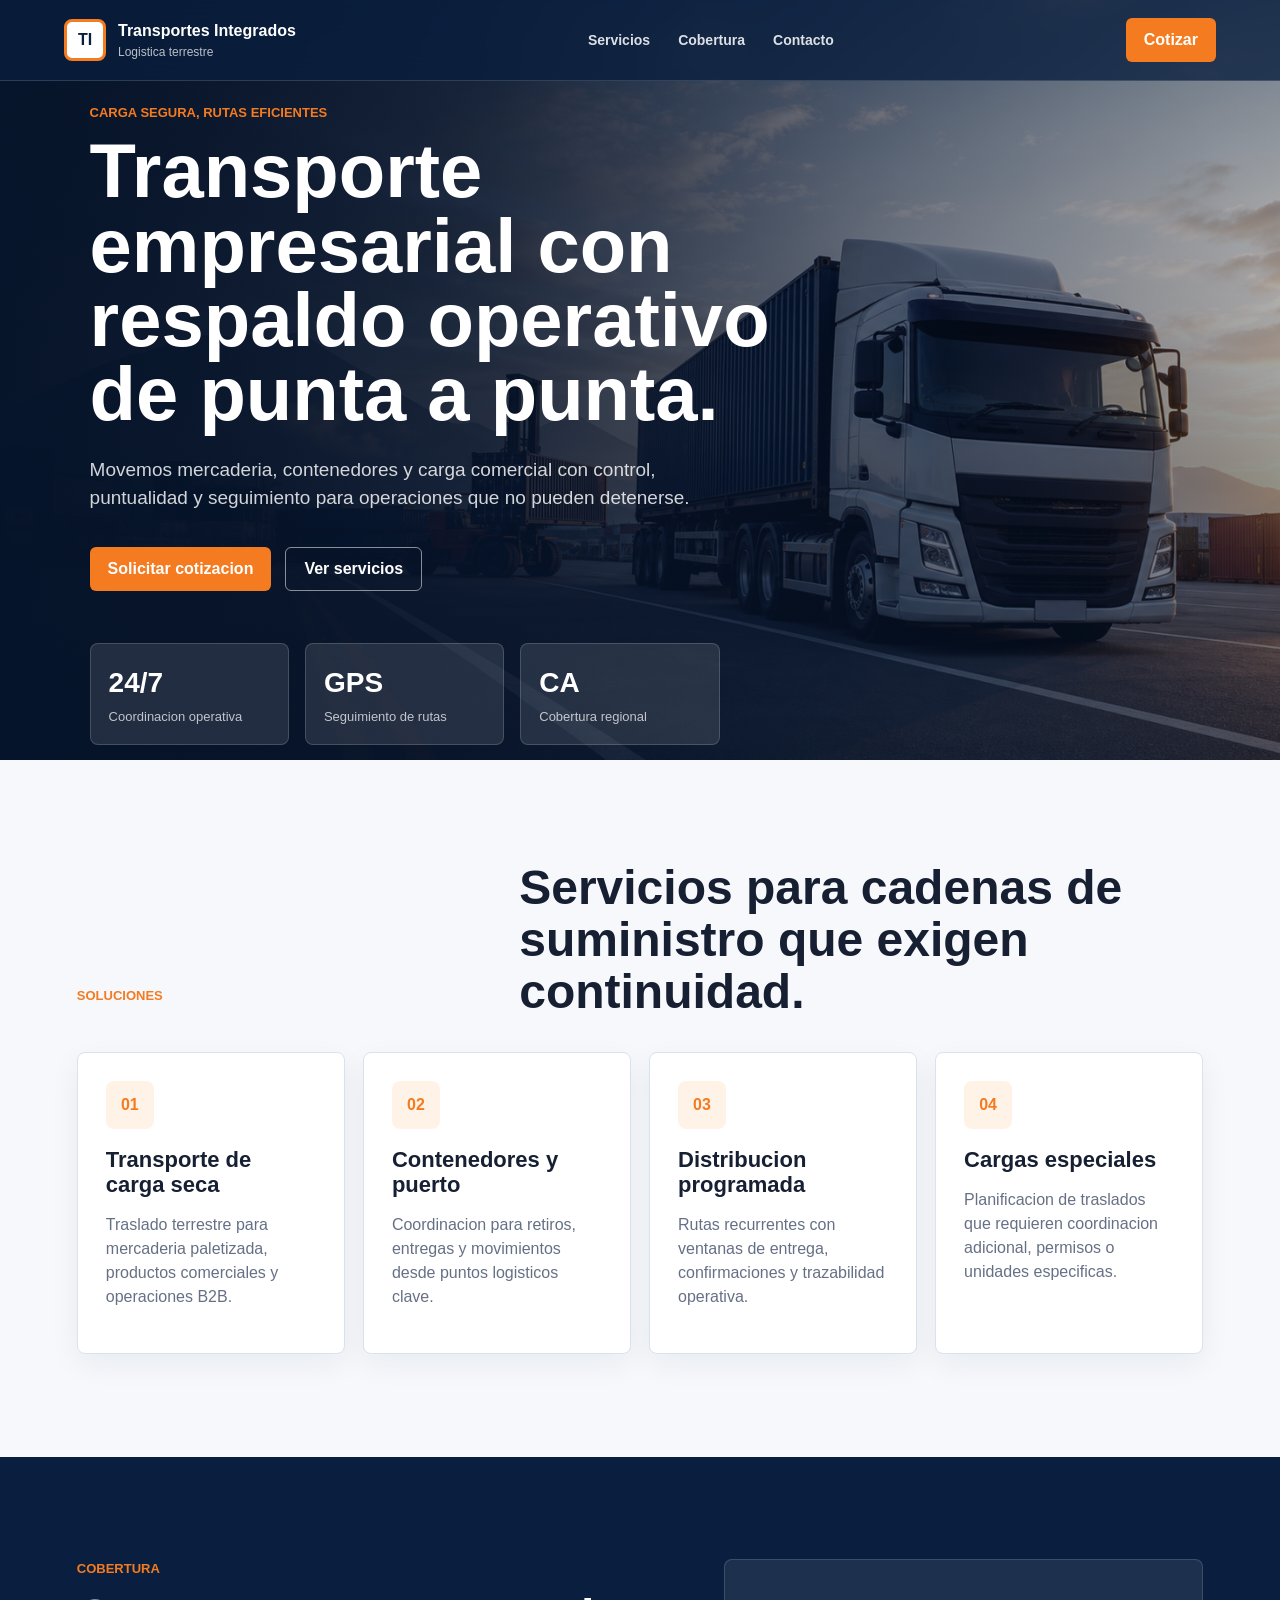
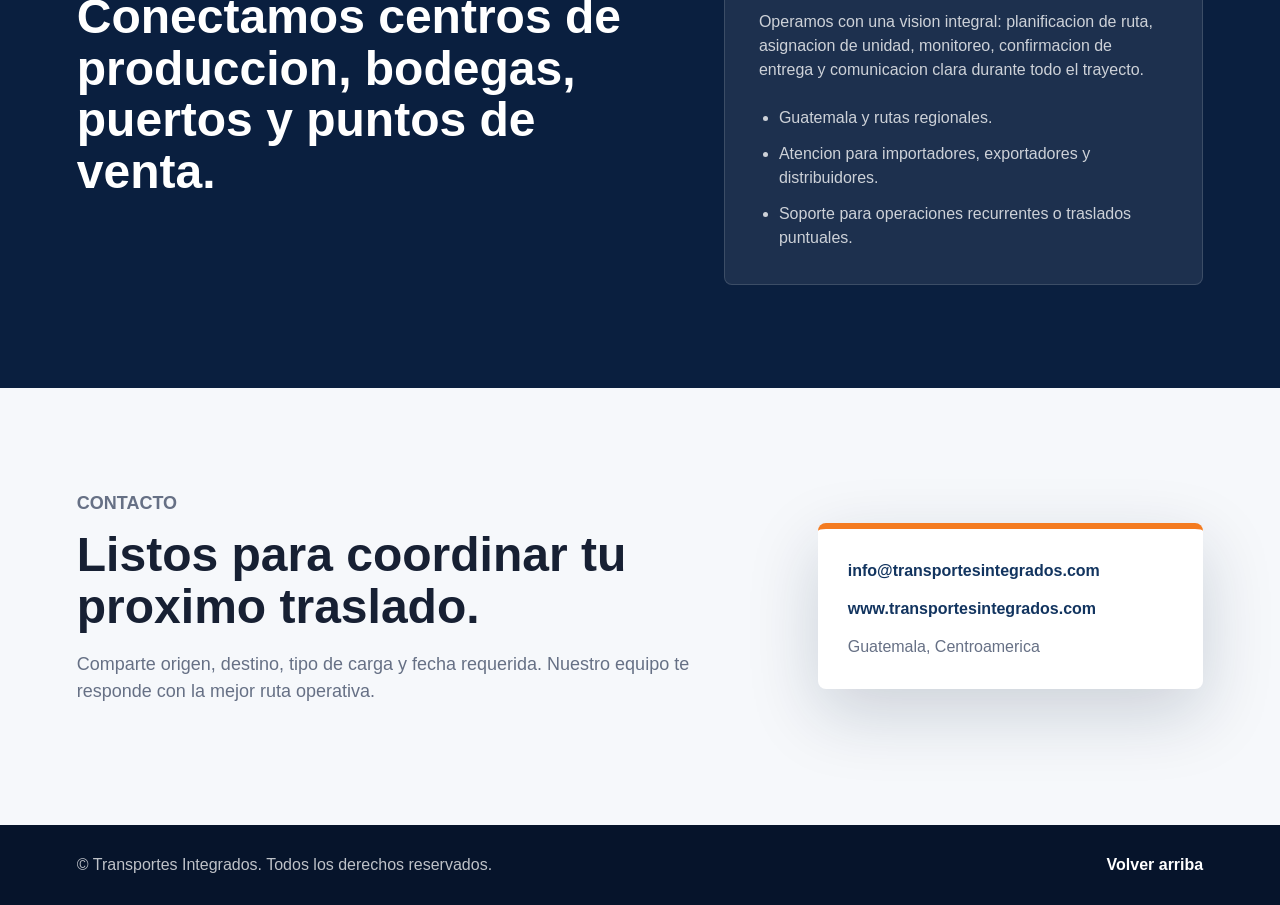
==== index.html @ 7e8640b6 "Initial website" ====
<!doctype html>
<html lang="es">
  <head>
    <meta charset="utf-8">
    <meta name="viewport" content="width=device-width, initial-scale=1">
    <meta name="description" content="Transportes Integrados ofrece soluciones de transporte, carga y logistica terrestre para empresas en Guatemala y Centroamerica.">
    <title>Transportes Integrados | Logistica y transporte terrestre</title>
    <link rel="preload" href="assets/hero-transportes-integrados.png" as="image">
    <link rel="stylesheet" href="styles.css">
  </head>
  <body>
    <header class="site-header">
      <a class="brand" href="#inicio" aria-label="Transportes Integrados">
        <span class="brand-mark">TI</span>
        <span>
          <strong>Transportes Integrados</strong>
          <small>Logistica terrestre</small>
        </span>
      </a>
      <nav class="nav" aria-label="Principal">
        <a href="#servicios">Servicios</a>
        <a href="#cobertura">Cobertura</a>
        <a href="#contacto">Contacto</a>
      </nav>
      <a class="header-action" href="mailto:info@transportesintegrados.com">Cotizar</a>
    </header>

    <main id="inicio">
      <section class="hero">
        <div class="hero-media" aria-hidden="true"></div>
        <div class="hero-overlay"></div>
        <div class="hero-content">
          <p class="eyebrow">Carga segura, rutas eficientes</p>
          <h1>Transporte empresarial con respaldo operativo de punta a punta.</h1>
          <p class="hero-copy">
            Movemos mercaderia, contenedores y carga comercial con control, puntualidad
            y seguimiento para operaciones que no pueden detenerse.
          </p>
          <div class="hero-actions">
            <a class="button primary" href="mailto:info@transportesintegrados.com">Solicitar cotizacion</a>
            <a class="button secondary" href="#servicios">Ver servicios</a>
          </div>
          <dl class="hero-stats" aria-label="Indicadores de servicio">
            <div>
              <dt>24/7</dt>
              <dd>Coordinacion operativa</dd>
            </div>
            <div>
              <dt>GPS</dt>
              <dd>Seguimiento de rutas</dd>
            </div>
            <div>
              <dt>CA</dt>
              <dd>Cobertura regional</dd>
            </div>
          </dl>
        </div>
      </section>

      <section class="section services" id="servicios">
        <div class="section-heading">
          <p class="eyebrow">Soluciones</p>
          <h2>Servicios para cadenas de suministro que exigen continuidad.</h2>
        </div>
        <div class="service-grid">
          <article>
            <span class="icon">01</span>
            <h3>Transporte de carga seca</h3>
            <p>Traslado terrestre para mercaderia paletizada, productos comerciales y operaciones B2B.</p>
          </article>
          <article>
            <span class="icon">02</span>
            <h3>Contenedores y puerto</h3>
            <p>Coordinacion para retiros, entregas y movimientos desde puntos logisticos clave.</p>
          </article>
          <article>
            <span class="icon">03</span>
            <h3>Distribucion programada</h3>
            <p>Rutas recurrentes con ventanas de entrega, confirmaciones y trazabilidad operativa.</p>
          </article>
          <article>
            <span class="icon">04</span>
            <h3>Cargas especiales</h3>
            <p>Planificacion de traslados que requieren coordinacion adicional, permisos o unidades especificas.</p>
          </article>
        </div>
      </section>

      <section class="section split" id="cobertura">
        <div>
          <p class="eyebrow">Cobertura</p>
          <h2>Conectamos centros de produccion, bodegas, puertos y puntos de venta.</h2>
        </div>
        <div class="coverage-panel">
          <p>
            Operamos con una vision integral: planificacion de ruta, asignacion de unidad,
            monitoreo, confirmacion de entrega y comunicacion clara durante todo el trayecto.
          </p>
          <ul>
            <li>Guatemala y rutas regionales.</li>
            <li>Atencion para importadores, exportadores y distribuidores.</li>
            <li>Soporte para operaciones recurrentes o traslados puntuales.</li>
          </ul>
        </div>
      </section>

      <section class="section contact" id="contacto">
        <div>
          <p class="eyebrow">Contacto</p>
          <h2>Listos para coordinar tu proximo traslado.</h2>
          <p>Comparte origen, destino, tipo de carga y fecha requerida. Nuestro equipo te responde con la mejor ruta operativa.</p>
        </div>
        <div class="contact-card">
          <a href="mailto:info@transportesintegrados.com">info@transportesintegrados.com</a>
          <a href="https://www.transportesintegrados.com">www.transportesintegrados.com</a>
          <p>Guatemala, Centroamerica</p>
        </div>
      </section>
    </main>

    <footer class="site-footer">
      <p>&copy; <span id="year"></span> Transportes Integrados. Todos los derechos reservados.</p>
      <a href="#inicio">Volver arriba</a>
    </footer>

    <script src="script.js"></script>
  </body>
</html>
---- styles.css ----
:root {
  --navy: #0a1f3f;
  --navy-2: #12345f;
  --orange: #f47b20;
  --gold: #f8b44b;
  --ink: #172033;
  --muted: #667085;
  --line: #d9e2ef;
  --paper: #f6f8fb;
  --white: #ffffff;
  --shadow: 0 24px 70px rgba(10, 31, 63, 0.18);
}

* {
  box-sizing: border-box;
}

html {
  scroll-behavior: smooth;
}

body {
  margin: 0;
  color: var(--ink);
  background: var(--paper);
  font-family: Arial, Helvetica, sans-serif;
  line-height: 1.5;
}

a {
  color: inherit;
  text-decoration: none;
}

.site-header {
  position: fixed;
  z-index: 10;
  top: 0;
  left: 0;
  right: 0;
  display: flex;
  align-items: center;
  justify-content: space-between;
  gap: 24px;
  padding: 18px clamp(20px, 5vw, 72px);
  color: var(--white);
  background: rgba(10, 31, 63, 0.78);
  border-bottom: 1px solid rgba(255, 255, 255, 0.14);
  backdrop-filter: blur(16px);
}

.brand {
  display: flex;
  align-items: center;
  gap: 12px;
  min-width: 220px;
}

.brand-mark {
  display: grid;
  place-items: center;
  width: 42px;
  height: 42px;
  color: var(--navy);
  background: var(--white);
  border: 3px solid var(--orange);
  border-radius: 8px;
  font-weight: 800;
}

.brand strong,
.brand small {
  display: block;
}

.brand small {
  color: rgba(255, 255, 255, 0.72);
  font-size: 12px;
}

.nav {
  display: flex;
  gap: 28px;
  color: rgba(255, 255, 255, 0.86);
  font-size: 14px;
  font-weight: 700;
}

.nav a:hover {
  color: var(--white);
}

.header-action,
.button {
  display: inline-flex;
  align-items: center;
  justify-content: center;
  min-height: 44px;
  padding: 0 18px;
  border-radius: 6px;
  font-weight: 800;
}

.header-action,
.button.primary {
  color: var(--white);
  background: var(--orange);
}

.button.secondary {
  color: var(--white);
  border: 1px solid rgba(255, 255, 255, 0.52);
}

.hero {
  position: relative;
  min-height: 760px;
  display: grid;
  align-items: center;
  overflow: hidden;
  color: var(--white);
  background: var(--navy);
}

.hero-media,
.hero-overlay {
  position: absolute;
  inset: 0;
}

.hero-media {
  background-image: url("assets/hero-transportes-integrados.png");
  background-size: cover;
  background-position: center;
  transform: scale(1.02);
}

.hero-overlay {
  background:
    linear-gradient(90deg, rgba(6, 20, 43, 0.96) 0%, rgba(6, 20, 43, 0.76) 38%, rgba(6, 20, 43, 0.1) 100%),
    linear-gradient(0deg, rgba(6, 20, 43, 0.56), rgba(6, 20, 43, 0.04));
}

.hero-content {
  position: relative;
  z-index: 1;
  width: min(760px, calc(100% - 40px));
  margin-left: clamp(20px, 7vw, 96px);
  padding-top: 88px;
}

.eyebrow {
  margin: 0 0 12px;
  color: var(--orange);
  font-size: 13px;
  font-weight: 900;
  letter-spacing: 0;
  text-transform: uppercase;
}

h1,
h2,
h3,
p {
  overflow-wrap: anywhere;
}

h1 {
  margin: 0;
  max-width: 720px;
  font-size: clamp(42px, 6vw, 76px);
  line-height: 0.98;
}

h2 {
  margin: 0;
  font-size: clamp(30px, 4vw, 48px);
  line-height: 1.08;
}

h3 {
  margin: 18px 0 10px;
  font-size: 22px;
  line-height: 1.15;
}

.hero-copy {
  max-width: 610px;
  margin: 24px 0 0;
  color: rgba(255, 255, 255, 0.82);
  font-size: 19px;
}

.hero-actions {
  display: flex;
  flex-wrap: wrap;
  gap: 14px;
  margin-top: 34px;
}

.hero-stats {
  display: grid;
  grid-template-columns: repeat(3, minmax(0, 1fr));
  gap: 16px;
  max-width: 630px;
  margin: 52px 0 0;
}

.hero-stats div {
  padding: 18px;
  background: rgba(255, 255, 255, 0.11);
  border: 1px solid rgba(255, 255, 255, 0.16);
  border-radius: 8px;
}

.hero-stats dt {
  font-size: 28px;
  font-weight: 900;
}

.hero-stats dd {
  margin: 3px 0 0;
  color: rgba(255, 255, 255, 0.72);
  font-size: 13px;
}

.section {
  padding: clamp(68px, 8vw, 112px) clamp(20px, 6vw, 88px);
}

.section-heading {
  display: grid;
  grid-template-columns: minmax(0, 0.9fr) minmax(0, 1.5fr);
  align-items: end;
  gap: 32px;
  margin-bottom: 34px;
}

.service-grid {
  display: grid;
  grid-template-columns: repeat(4, minmax(0, 1fr));
  gap: 18px;
}

.service-grid article {
  min-height: 270px;
  padding: 28px;
  background: var(--white);
  border: 1px solid var(--line);
  border-radius: 8px;
  box-shadow: 0 10px 30px rgba(10, 31, 63, 0.06);
}

.service-grid p,
.coverage-panel,
.contact p {
  color: var(--muted);
}

.icon {
  display: inline-flex;
  align-items: center;
  justify-content: center;
  width: 48px;
  height: 48px;
  color: var(--orange);
  background: #fff3e8;
  border-radius: 8px;
  font-weight: 900;
}

.split {
  display: grid;
  grid-template-columns: minmax(0, 1fr) minmax(360px, 0.8fr);
  gap: 48px;
  color: var(--white);
  background: var(--navy);
}

.coverage-panel {
  padding: 34px;
  color: rgba(255, 255, 255, 0.78);
  background: rgba(255, 255, 255, 0.08);
  border: 1px solid rgba(255, 255, 255, 0.14);
  border-radius: 8px;
}

.coverage-panel ul {
  margin: 24px 0 0;
  padding-left: 20px;
}

.coverage-panel li + li {
  margin-top: 12px;
}

.contact {
  display: grid;
  grid-template-columns: minmax(0, 1fr) minmax(320px, 0.55fr);
  gap: 40px;
  align-items: center;
}

.contact p {
  max-width: 620px;
  font-size: 18px;
}

.contact-card {
  display: grid;
  gap: 14px;
  padding: 30px;
  background: var(--white);
  border-top: 6px solid var(--orange);
  border-radius: 8px;
  box-shadow: var(--shadow);
}

.contact-card a {
  color: var(--navy-2);
  font-weight: 800;
}

.contact-card p {
  margin: 0;
  font-size: 16px;
}

.site-footer {
  display: flex;
  justify-content: space-between;
  gap: 20px;
  padding: 28px clamp(20px, 6vw, 88px);
  color: rgba(255, 255, 255, 0.74);
  background: #06142b;
}

.site-footer p {
  margin: 0;
}

.site-footer a {
  color: var(--white);
  font-weight: 800;
}

@media (max-width: 920px) {
  .site-header {
    position: absolute;
    flex-wrap: wrap;
  }

  .nav {
    order: 3;
    width: 100%;
    justify-content: space-between;
    gap: 14px;
  }

  .header-action {
    display: none;
  }

  .hero {
    min-height: 820px;
  }

  .hero-content {
    margin: 0 auto;
    padding-top: 140px;
  }

  .hero-stats,
  .section-heading,
  .service-grid,
  .split,
  .contact {
    grid-template-columns: 1fr;
  }
}

@media (max-width: 560px) {
  .site-header {
    padding: 16px;
  }

  .brand {
    min-width: 0;
  }

  .brand strong {
    font-size: 14px;
  }

  .nav {
    font-size: 13px;
  }

  .hero {
    min-height: 760px;
  }

  .hero-content {
    width: calc(100% - 32px);
  }

  .hero-stats {
    grid-template-columns: 1fr;
    margin-top: 34px;
  }

  .button {
    width: 100%;
  }

  .section {
    padding: 56px 16px;
  }

  .coverage-panel,
  .contact-card,
  .service-grid article {
    padding: 22px;
  }

  .site-footer {
    flex-direction: column;
  }
}
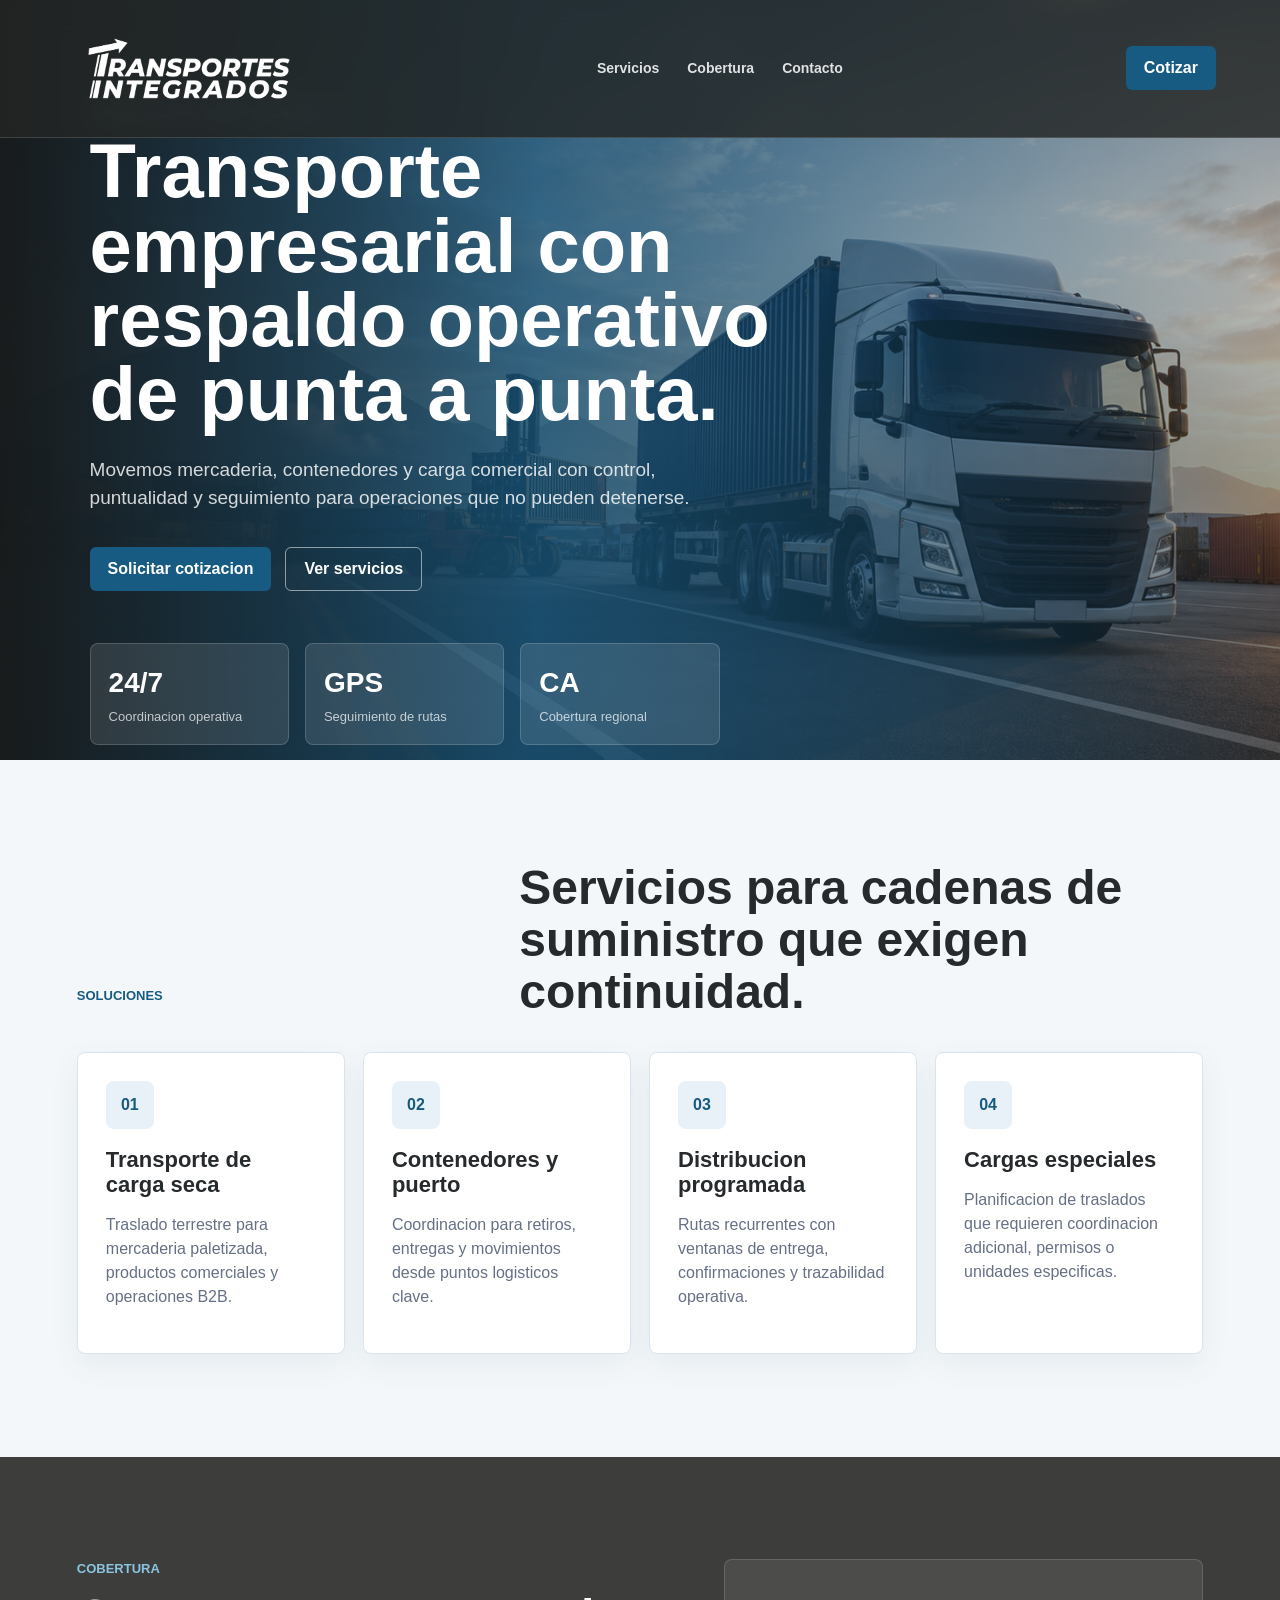
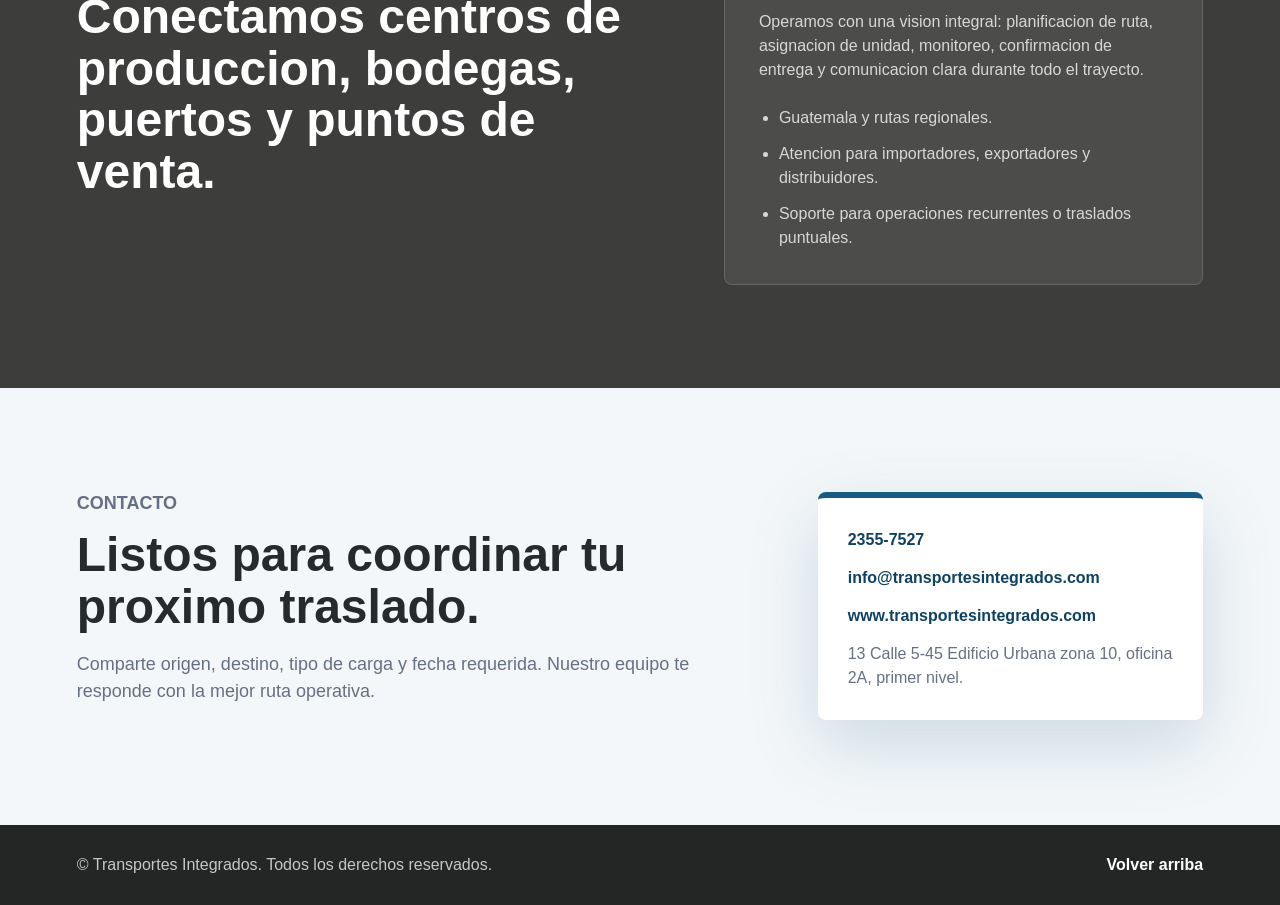
==== commit 9a31a855: "Apply brand colors and logo" ====
--- a/index.html
+++ b/index.html
@@ -6,16 +6,13 @@
     <meta name="description" content="Transportes Integrados ofrece soluciones de transporte, carga y logistica terrestre para empresas en Guatemala y Centroamerica.">
     <title>Transportes Integrados | Logistica y transporte terrestre</title>
     <link rel="preload" href="assets/hero-transportes-integrados.png" as="image">
+    <link rel="preload" href="assets/3%20logo-TI-wh.png" as="image">
     <link rel="stylesheet" href="styles.css">
   </head>
   <body>
     <header class="site-header">
       <a class="brand" href="#inicio" aria-label="Transportes Integrados">
-        <span class="brand-mark">TI</span>
-        <span>
-          <strong>Transportes Integrados</strong>
-          <small>Logistica terrestre</small>
-        </span>
+        <img src="assets/3%20logo-TI-wh.png" alt="Transportes Integrados">
       </a>
       <nav class="nav" aria-label="Principal">
         <a href="#servicios">Servicios</a>
@@ -111,9 +108,10 @@
           <p>Comparte origen, destino, tipo de carga y fecha requerida. Nuestro equipo te responde con la mejor ruta operativa.</p>
         </div>
         <div class="contact-card">
+          <a href="tel:+50223557527">2355-7527</a>
           <a href="mailto:info@transportesintegrados.com">info@transportesintegrados.com</a>
           <a href="https://www.transportesintegrados.com">www.transportesintegrados.com</a>
-          <p>Guatemala, Centroamerica</p>
+          <p>13 Calle 5-45 Edificio Urbana zona 10, oficina 2A, primer nivel.</p>
         </div>
       </section>
     </main>
--- a/styles.css
+++ b/styles.css
@@ -1,14 +1,15 @@
 :root {
-  --navy: #0a1f3f;
-  --navy-2: #12345f;
-  --orange: #f47b20;
-  --gold: #f8b44b;
-  --ink: #172033;
+  --blue: #175b83;
+  --blue-2: #0f4260;
+  --blue-3: #e7f1f7;
+  --charcoal: #3d3d3c;
+  --charcoal-2: #242625;
+  --ink: #262a2c;
   --muted: #667085;
-  --line: #d9e2ef;
-  --paper: #f6f8fb;
+  --line: #d9e5eb;
+  --paper: #f4f7f9;
   --white: #ffffff;
-  --shadow: 0 24px 70px rgba(10, 31, 63, 0.18);
+  --shadow: 0 24px 70px rgba(23, 91, 131, 0.18);
 }
 
 * {
@@ -44,7 +45,7 @@
   gap: 24px;
   padding: 18px clamp(20px, 5vw, 72px);
   color: var(--white);
-  background: rgba(10, 31, 63, 0.78);
+  background: rgba(36, 38, 37, 0.82);
   border-bottom: 1px solid rgba(255, 255, 255, 0.14);
   backdrop-filter: blur(16px);
 }
@@ -52,30 +53,13 @@
 .brand {
   display: flex;
   align-items: center;
-  gap: 12px;
-  min-width: 220px;
-}
-
-.brand-mark {
-  display: grid;
-  place-items: center;
-  width: 42px;
-  height: 42px;
-  color: var(--navy);
-  background: var(--white);
-  border: 3px solid var(--orange);
-  border-radius: 8px;
-  font-weight: 800;
-}
-
-.brand strong,
-.brand small {
+  min-width: 250px;
+}
+
+.brand img {
+  width: min(250px, 52vw);
+  height: auto;
   display: block;
-}
-
-.brand small {
-  color: rgba(255, 255, 255, 0.72);
-  font-size: 12px;
 }
 
 .nav {
@@ -104,7 +88,7 @@
 .header-action,
 .button.primary {
   color: var(--white);
-  background: var(--orange);
+  background: var(--blue);
 }
 
 .button.secondary {
@@ -119,7 +103,7 @@
   align-items: center;
   overflow: hidden;
   color: var(--white);
-  background: var(--navy);
+  background: var(--charcoal-2);
 }
 
 .hero-media,
@@ -137,8 +121,8 @@
 
 .hero-overlay {
   background:
-    linear-gradient(90deg, rgba(6, 20, 43, 0.96) 0%, rgba(6, 20, 43, 0.76) 38%, rgba(6, 20, 43, 0.1) 100%),
-    linear-gradient(0deg, rgba(6, 20, 43, 0.56), rgba(6, 20, 43, 0.04));
+    linear-gradient(90deg, rgba(24, 27, 28, 0.97) 0%, rgba(23, 91, 131, 0.72) 42%, rgba(23, 91, 131, 0.08) 100%),
+    linear-gradient(0deg, rgba(24, 27, 28, 0.58), rgba(24, 27, 28, 0.04));
 }
 
 .hero-content {
@@ -151,11 +135,16 @@
 
 .eyebrow {
   margin: 0 0 12px;
-  color: var(--orange);
+  color: var(--blue);
   font-size: 13px;
   font-weight: 900;
   letter-spacing: 0;
   text-transform: uppercase;
+}
+
+.hero .eyebrow,
+.split .eyebrow {
+  color: #8bc4e0;
 }
 
 h1,
@@ -248,7 +237,7 @@
   background: var(--white);
   border: 1px solid var(--line);
   border-radius: 8px;
-  box-shadow: 0 10px 30px rgba(10, 31, 63, 0.06);
+  box-shadow: 0 10px 30px rgba(23, 91, 131, 0.07);
 }
 
 .service-grid p,
@@ -263,8 +252,8 @@
   justify-content: center;
   width: 48px;
   height: 48px;
-  color: var(--orange);
-  background: #fff3e8;
+  color: var(--blue);
+  background: var(--blue-3);
   border-radius: 8px;
   font-weight: 900;
 }
@@ -274,7 +263,11 @@
   grid-template-columns: minmax(0, 1fr) minmax(360px, 0.8fr);
   gap: 48px;
   color: var(--white);
-  background: var(--navy);
+  background: var(--charcoal);
+}
+
+.split h2 {
+  color: var(--white);
 }
 
 .coverage-panel {
@@ -311,13 +304,13 @@
   gap: 14px;
   padding: 30px;
   background: var(--white);
-  border-top: 6px solid var(--orange);
+  border-top: 6px solid var(--blue);
   border-radius: 8px;
   box-shadow: var(--shadow);
 }
 
 .contact-card a {
-  color: var(--navy-2);
+  color: var(--blue-2);
   font-weight: 800;
 }
 
@@ -332,7 +325,7 @@
   gap: 20px;
   padding: 28px clamp(20px, 6vw, 88px);
   color: rgba(255, 255, 255, 0.74);
-  background: #06142b;
+  background: var(--charcoal-2);
 }
 
 .site-footer p {
@@ -385,11 +378,7 @@
   }
 
   .brand {
-    min-width: 0;
-  }
-
-  .brand strong {
-    font-size: 14px;
+    min-width: 180px;
   }
 
   .nav {
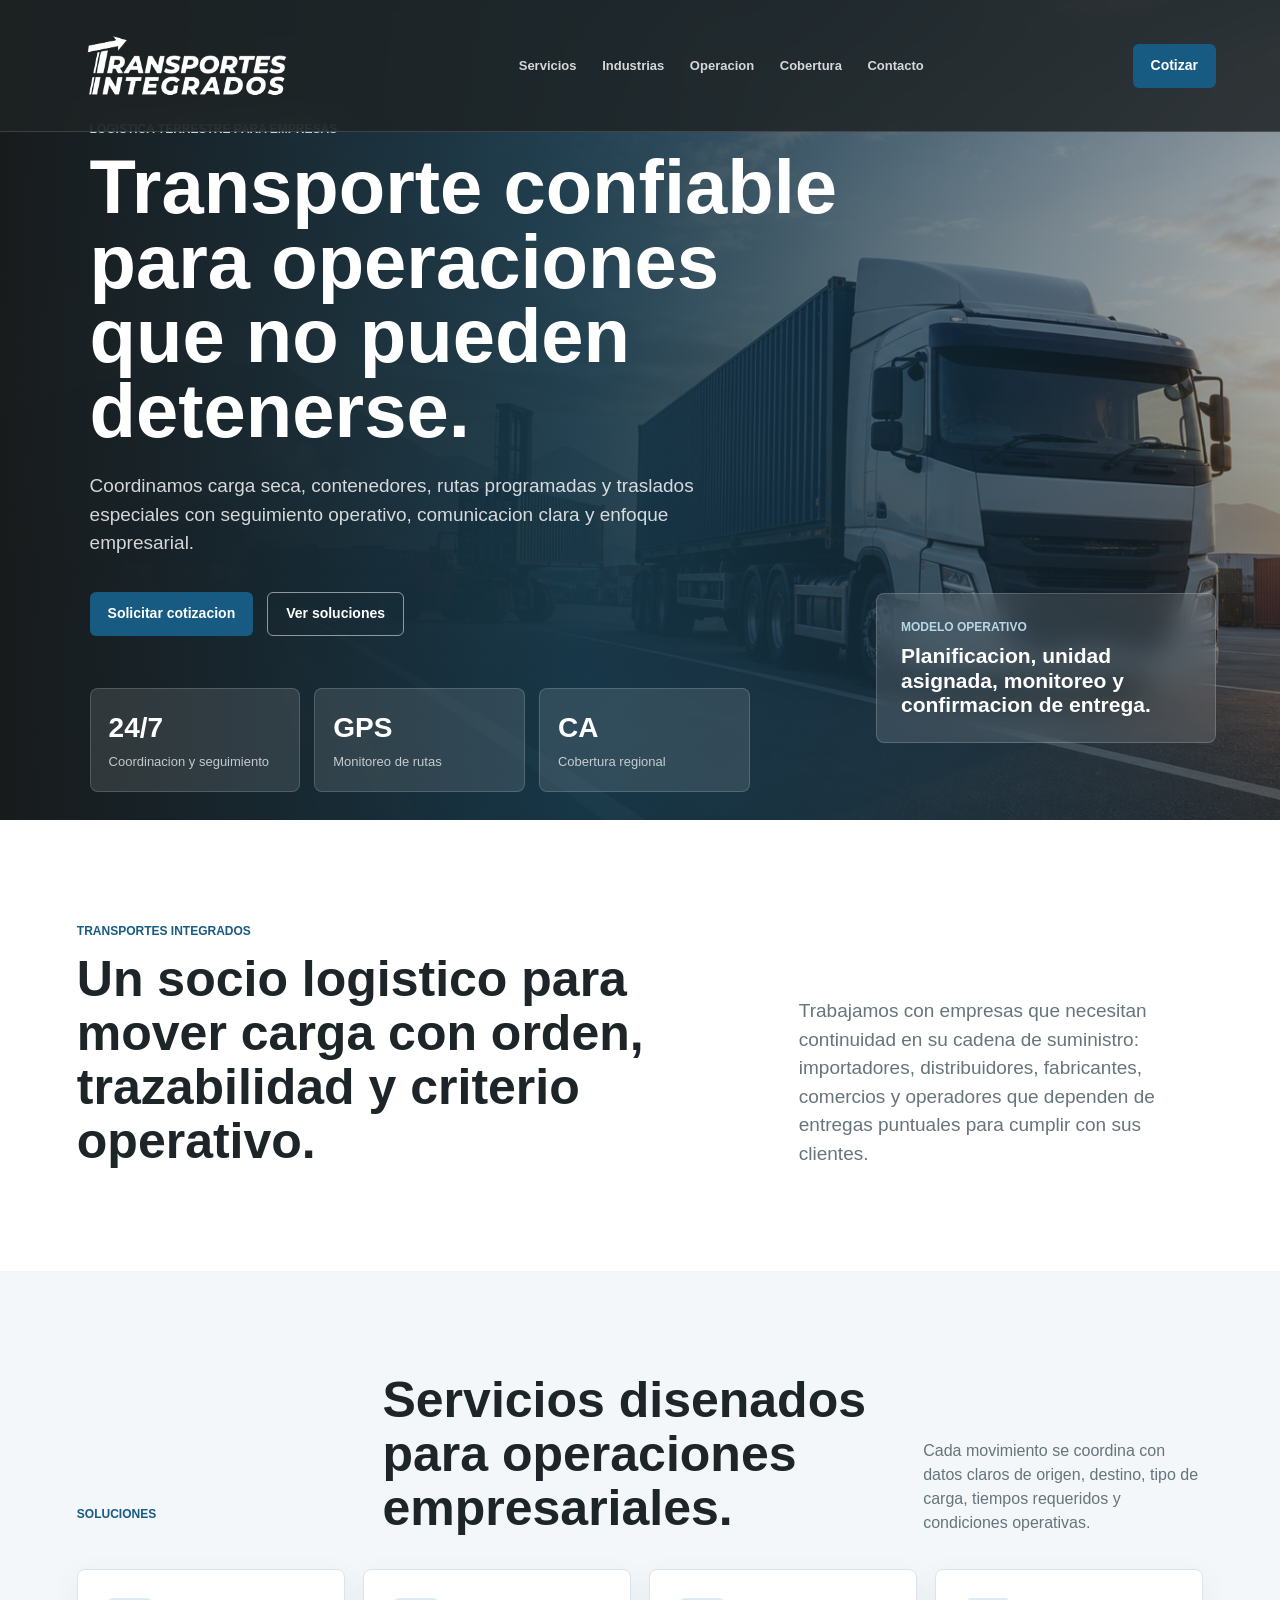
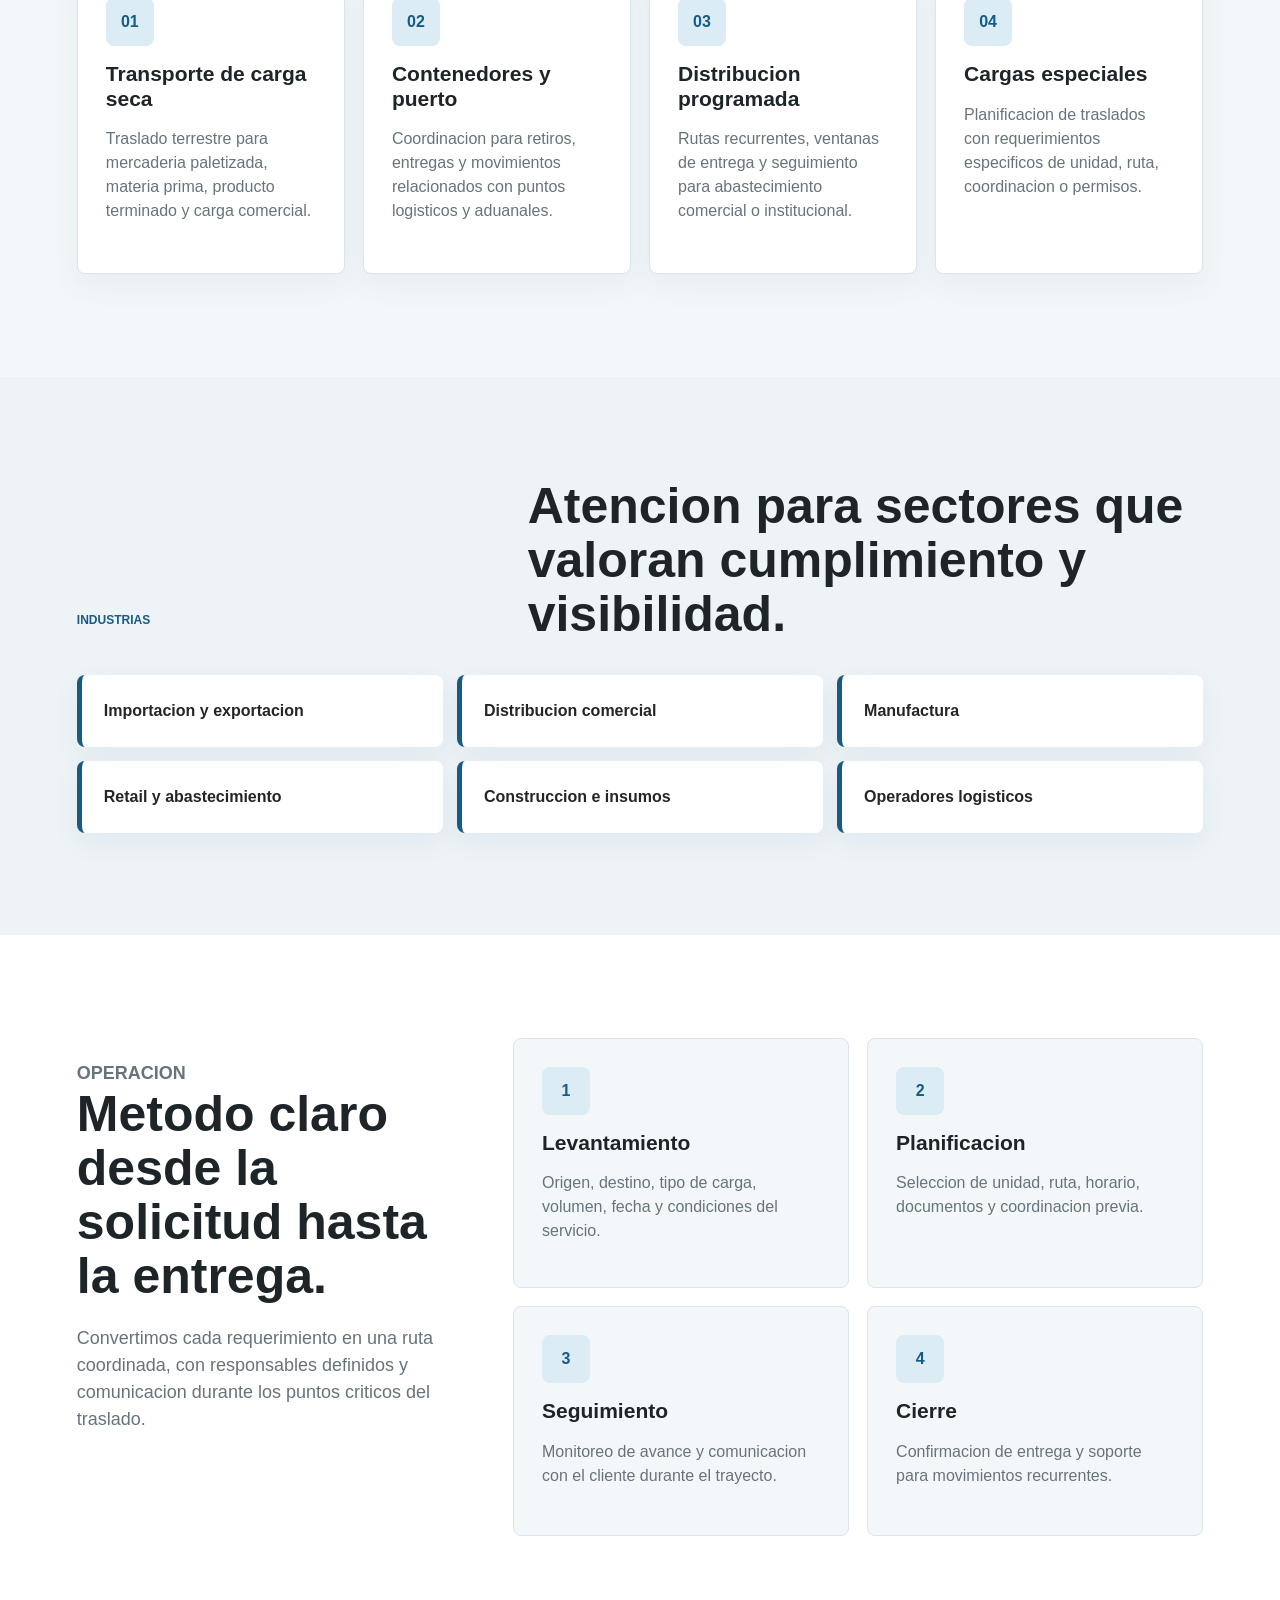
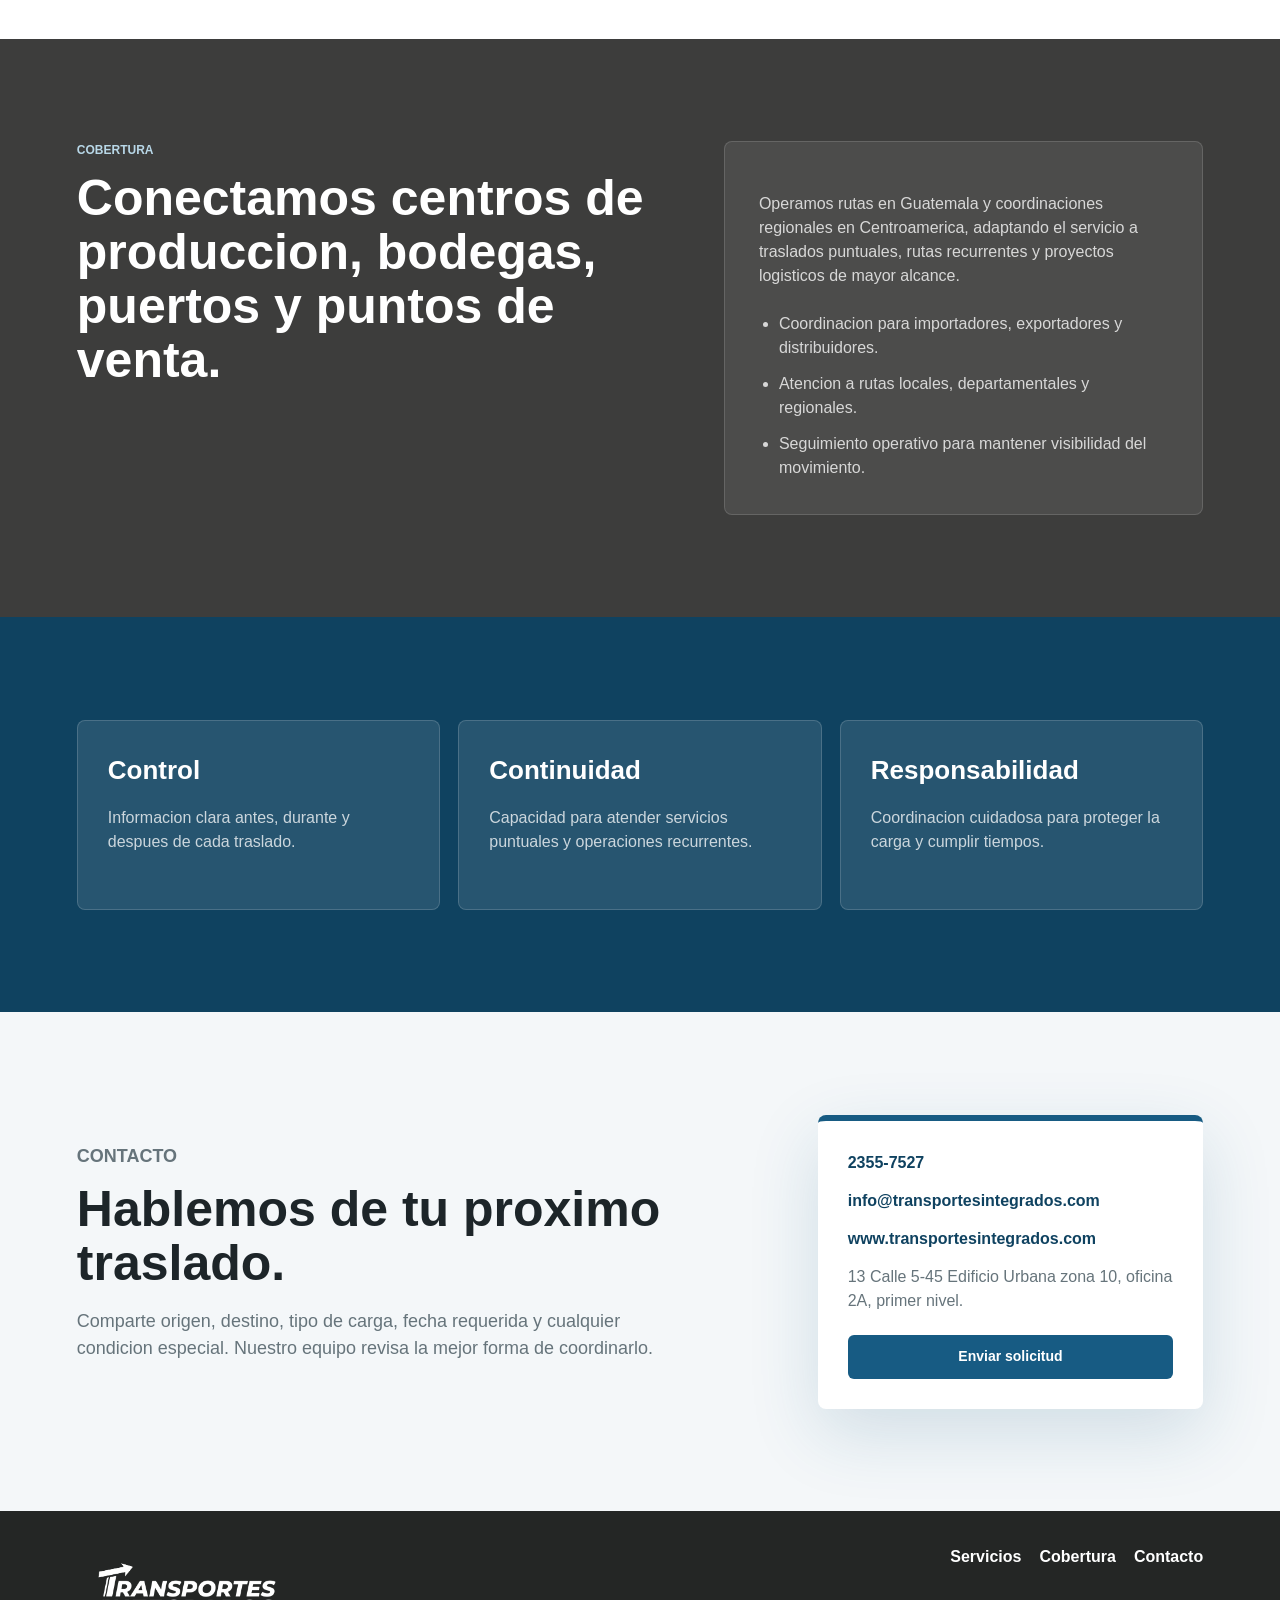
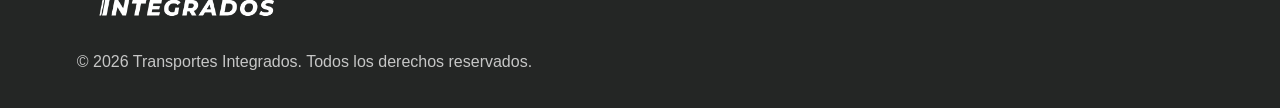
==== commit a032de7a: "Improve corporate website sections" ====
--- a/index.html
+++ b/index.html
@@ -3,8 +3,22 @@
   <head>
     <meta charset="utf-8">
     <meta name="viewport" content="width=device-width, initial-scale=1">
-    <meta name="description" content="Transportes Integrados ofrece soluciones de transporte, carga y logistica terrestre para empresas en Guatemala y Centroamerica.">
-    <title>Transportes Integrados | Logistica y transporte terrestre</title>
+    <meta name="description" content="Transportes Integrados coordina transporte terrestre, carga seca, contenedores y distribucion empresarial en Guatemala y Centroamerica.">
+    <meta property="og:type" content="website">
+    <meta property="og:site_name" content="Transportes Integrados">
+    <meta property="og:title" content="Transportes Integrados | Transporte terrestre empresarial">
+    <meta property="og:description" content="Soluciones de transporte, carga y logistica terrestre para empresas en Guatemala y Centroamerica.">
+    <meta property="og:url" content="https://www.transportesintegrados.com/">
+    <meta property="og:image" content="https://www.transportesintegrados.com/assets/1%20logo-TI.png">
+    <meta property="og:image:secure_url" content="https://www.transportesintegrados.com/assets/1%20logo-TI.png">
+    <meta property="og:image:type" content="image/png">
+    <meta name="twitter:card" content="summary_large_image">
+    <meta name="twitter:title" content="Transportes Integrados | Transporte terrestre empresarial">
+    <meta name="twitter:description" content="Soluciones de transporte, carga y logistica terrestre para empresas en Guatemala y Centroamerica.">
+    <meta name="twitter:image" content="https://www.transportesintegrados.com/assets/1%20logo-TI.png">
+    <title>Transportes Integrados | Transporte terrestre empresarial</title>
+    <link rel="icon" type="image/png" href="assets/7%20iso-TI-wh.png">
+    <link rel="apple-touch-icon" href="assets/7%20iso-TI-wh.png">
     <link rel="preload" href="assets/hero-transportes-integrados.png" as="image">
     <link rel="preload" href="assets/3%20logo-TI-wh.png" as="image">
     <link rel="stylesheet" href="styles.css">
@@ -14,8 +28,15 @@
       <a class="brand" href="#inicio" aria-label="Transportes Integrados">
         <img src="assets/3%20logo-TI-wh.png" alt="Transportes Integrados">
       </a>
-      <nav class="nav" aria-label="Principal">
+      <button class="menu-toggle" type="button" aria-label="Abrir menu" aria-expanded="false" aria-controls="site-nav">
+        <span></span>
+        <span></span>
+        <span></span>
+      </button>
+      <nav class="nav" id="site-nav" aria-label="Principal">
         <a href="#servicios">Servicios</a>
+        <a href="#industrias">Industrias</a>
+        <a href="#operacion">Operacion</a>
         <a href="#cobertura">Cobertura</a>
         <a href="#contacto">Contacto</a>
       </nav>
@@ -27,24 +48,24 @@
         <div class="hero-media" aria-hidden="true"></div>
         <div class="hero-overlay"></div>
         <div class="hero-content">
-          <p class="eyebrow">Carga segura, rutas eficientes</p>
-          <h1>Transporte empresarial con respaldo operativo de punta a punta.</h1>
+          <p class="eyebrow">Logistica terrestre para empresas</p>
+          <h1>Transporte confiable para operaciones que no pueden detenerse.</h1>
           <p class="hero-copy">
-            Movemos mercaderia, contenedores y carga comercial con control, puntualidad
-            y seguimiento para operaciones que no pueden detenerse.
+            Coordinamos carga seca, contenedores, rutas programadas y traslados especiales
+            con seguimiento operativo, comunicacion clara y enfoque empresarial.
           </p>
           <div class="hero-actions">
             <a class="button primary" href="mailto:info@transportesintegrados.com">Solicitar cotizacion</a>
-            <a class="button secondary" href="#servicios">Ver servicios</a>
+            <a class="button secondary" href="#servicios">Ver soluciones</a>
           </div>
-          <dl class="hero-stats" aria-label="Indicadores de servicio">
+          <dl class="hero-stats" aria-label="Capacidades de servicio">
             <div>
               <dt>24/7</dt>
-              <dd>Coordinacion operativa</dd>
+              <dd>Coordinacion y seguimiento</dd>
             </div>
             <div>
               <dt>GPS</dt>
-              <dd>Seguimiento de rutas</dd>
+              <dd>Monitoreo de rutas</dd>
             </div>
             <div>
               <dt>CA</dt>
@@ -52,33 +73,101 @@
             </div>
           </dl>
         </div>
+        <aside class="hero-card" aria-label="Modelo operativo">
+          <p>Modelo operativo</p>
+          <strong>Planificacion, unidad asignada, monitoreo y confirmacion de entrega.</strong>
+        </aside>
+      </section>
+
+      <section class="intro section">
+        <div class="intro-copy">
+          <p class="eyebrow">Transportes Integrados</p>
+          <h2>Un socio logistico para mover carga con orden, trazabilidad y criterio operativo.</h2>
+        </div>
+        <p>
+          Trabajamos con empresas que necesitan continuidad en su cadena de suministro:
+          importadores, distribuidores, fabricantes, comercios y operadores que dependen de
+          entregas puntuales para cumplir con sus clientes.
+        </p>
       </section>
 
       <section class="section services" id="servicios">
         <div class="section-heading">
           <p class="eyebrow">Soluciones</p>
-          <h2>Servicios para cadenas de suministro que exigen continuidad.</h2>
+          <h2>Servicios disenados para operaciones empresariales.</h2>
+          <p>
+            Cada movimiento se coordina con datos claros de origen, destino, tipo de carga,
+            tiempos requeridos y condiciones operativas.
+          </p>
         </div>
         <div class="service-grid">
           <article>
-            <span class="icon">01</span>
+            <span class="service-number">01</span>
             <h3>Transporte de carga seca</h3>
-            <p>Traslado terrestre para mercaderia paletizada, productos comerciales y operaciones B2B.</p>
-          </article>
-          <article>
-            <span class="icon">02</span>
+            <p>Traslado terrestre para mercaderia paletizada, materia prima, producto terminado y carga comercial.</p>
+          </article>
+          <article>
+            <span class="service-number">02</span>
             <h3>Contenedores y puerto</h3>
-            <p>Coordinacion para retiros, entregas y movimientos desde puntos logisticos clave.</p>
-          </article>
-          <article>
-            <span class="icon">03</span>
+            <p>Coordinacion para retiros, entregas y movimientos relacionados con puntos logisticos y aduanales.</p>
+          </article>
+          <article>
+            <span class="service-number">03</span>
             <h3>Distribucion programada</h3>
-            <p>Rutas recurrentes con ventanas de entrega, confirmaciones y trazabilidad operativa.</p>
-          </article>
-          <article>
-            <span class="icon">04</span>
+            <p>Rutas recurrentes, ventanas de entrega y seguimiento para abastecimiento comercial o institucional.</p>
+          </article>
+          <article>
+            <span class="service-number">04</span>
             <h3>Cargas especiales</h3>
-            <p>Planificacion de traslados que requieren coordinacion adicional, permisos o unidades especificas.</p>
+            <p>Planificacion de traslados con requerimientos especificos de unidad, ruta, coordinacion o permisos.</p>
+          </article>
+        </div>
+      </section>
+
+      <section class="section industries" id="industrias">
+        <div class="section-heading compact">
+          <p class="eyebrow">Industrias</p>
+          <h2>Atencion para sectores que valoran cumplimiento y visibilidad.</h2>
+        </div>
+        <div class="industry-list" aria-label="Industrias atendidas">
+          <span>Importacion y exportacion</span>
+          <span>Distribucion comercial</span>
+          <span>Manufactura</span>
+          <span>Retail y abastecimiento</span>
+          <span>Construccion e insumos</span>
+          <span>Operadores logisticos</span>
+        </div>
+      </section>
+
+      <section class="section operation" id="operacion">
+        <div class="operation-copy">
+          <p class="eyebrow">Operacion</p>
+          <h2>Metodo claro desde la solicitud hasta la entrega.</h2>
+          <p>
+            Convertimos cada requerimiento en una ruta coordinada, con responsables definidos
+            y comunicacion durante los puntos criticos del traslado.
+          </p>
+        </div>
+        <div class="steps">
+          <article>
+            <span>1</span>
+            <h3>Levantamiento</h3>
+            <p>Origen, destino, tipo de carga, volumen, fecha y condiciones del servicio.</p>
+          </article>
+          <article>
+            <span>2</span>
+            <h3>Planificacion</h3>
+            <p>Seleccion de unidad, ruta, horario, documentos y coordinacion previa.</p>
+          </article>
+          <article>
+            <span>3</span>
+            <h3>Seguimiento</h3>
+            <p>Monitoreo de avance y comunicacion con el cliente durante el trayecto.</p>
+          </article>
+          <article>
+            <span>4</span>
+            <h3>Cierre</h3>
+            <p>Confirmacion de entrega y soporte para movimientos recurrentes.</p>
           </article>
         </div>
       </section>
@@ -90,35 +179,64 @@
         </div>
         <div class="coverage-panel">
           <p>
-            Operamos con una vision integral: planificacion de ruta, asignacion de unidad,
-            monitoreo, confirmacion de entrega y comunicacion clara durante todo el trayecto.
+            Operamos rutas en Guatemala y coordinaciones regionales en Centroamerica,
+            adaptando el servicio a traslados puntuales, rutas recurrentes y proyectos
+            logisticos de mayor alcance.
           </p>
           <ul>
-            <li>Guatemala y rutas regionales.</li>
-            <li>Atencion para importadores, exportadores y distribuidores.</li>
-            <li>Soporte para operaciones recurrentes o traslados puntuales.</li>
+            <li>Coordinacion para importadores, exportadores y distribuidores.</li>
+            <li>Atencion a rutas locales, departamentales y regionales.</li>
+            <li>Seguimiento operativo para mantener visibilidad del movimiento.</li>
           </ul>
+        </div>
+      </section>
+
+      <section class="section trust">
+        <div class="trust-grid">
+          <article>
+            <strong>Control</strong>
+            <p>Informacion clara antes, durante y despues de cada traslado.</p>
+          </article>
+          <article>
+            <strong>Continuidad</strong>
+            <p>Capacidad para atender servicios puntuales y operaciones recurrentes.</p>
+          </article>
+          <article>
+            <strong>Responsabilidad</strong>
+            <p>Coordinacion cuidadosa para proteger la carga y cumplir tiempos.</p>
+          </article>
         </div>
       </section>
 
       <section class="section contact" id="contacto">
         <div>
           <p class="eyebrow">Contacto</p>
-          <h2>Listos para coordinar tu proximo traslado.</h2>
-          <p>Comparte origen, destino, tipo de carga y fecha requerida. Nuestro equipo te responde con la mejor ruta operativa.</p>
+          <h2>Hablemos de tu proximo traslado.</h2>
+          <p>
+            Comparte origen, destino, tipo de carga, fecha requerida y cualquier condicion
+            especial. Nuestro equipo revisa la mejor forma de coordinarlo.
+          </p>
         </div>
         <div class="contact-card">
           <a href="tel:+50223557527">2355-7527</a>
           <a href="mailto:info@transportesintegrados.com">info@transportesintegrados.com</a>
           <a href="https://www.transportesintegrados.com">www.transportesintegrados.com</a>
           <p>13 Calle 5-45 Edificio Urbana zona 10, oficina 2A, primer nivel.</p>
+          <a class="button primary" href="mailto:info@transportesintegrados.com">Enviar solicitud</a>
         </div>
       </section>
     </main>
 
     <footer class="site-footer">
-      <p>&copy; <span id="year"></span> Transportes Integrados. Todos los derechos reservados.</p>
-      <a href="#inicio">Volver arriba</a>
+      <div>
+        <img src="assets/3%20logo-TI-wh.png" alt="Transportes Integrados">
+        <p>&copy; <span id="year"></span> Transportes Integrados. Todos los derechos reservados.</p>
+      </div>
+      <nav aria-label="Enlaces secundarios">
+        <a href="#servicios">Servicios</a>
+        <a href="#cobertura">Cobertura</a>
+        <a href="#contacto">Contacto</a>
+      </nav>
     </footer>
 
     <script src="script.js"></script>
--- a/styles.css
+++ b/styles.css
@@ -1,15 +1,17 @@
 :root {
   --blue: #175b83;
   --blue-2: #0f4260;
-  --blue-3: #e7f1f7;
+  --blue-3: #dcecf4;
   --charcoal: #3d3d3c;
   --charcoal-2: #242625;
-  --ink: #262a2c;
-  --muted: #667085;
+  --ink: #1d2529;
+  --muted: #66747b;
   --line: #d9e5eb;
   --paper: #f4f7f9;
+  --paper-2: #edf3f6;
   --white: #ffffff;
-  --shadow: 0 24px 70px rgba(23, 91, 131, 0.18);
+  --accent: #b8d7e7;
+  --shadow: 0 24px 70px rgba(23, 91, 131, 0.16);
 }
 
 * {
@@ -28,50 +30,82 @@
   line-height: 1.5;
 }
 
+body.menu-open {
+  overflow: hidden;
+}
+
 a {
   color: inherit;
   text-decoration: none;
 }
 
+img {
+  max-width: 100%;
+}
+
 .site-header {
   position: fixed;
-  z-index: 10;
+  z-index: 20;
   top: 0;
   left: 0;
   right: 0;
-  display: flex;
+  display: grid;
+  grid-template-columns: auto 1fr auto;
   align-items: center;
-  justify-content: space-between;
-  gap: 24px;
-  padding: 18px clamp(20px, 5vw, 72px);
-  color: var(--white);
-  background: rgba(36, 38, 37, 0.82);
+  gap: 28px;
+  padding: 16px clamp(20px, 5vw, 72px);
+  color: var(--white);
+  background: rgba(30, 35, 36, 0.84);
   border-bottom: 1px solid rgba(255, 255, 255, 0.14);
-  backdrop-filter: blur(16px);
+  backdrop-filter: blur(18px);
 }
 
 .brand {
   display: flex;
   align-items: center;
-  min-width: 250px;
+  min-width: 226px;
 }
 
 .brand img {
-  width: min(250px, 52vw);
+  width: min(246px, 54vw);
   height: auto;
   display: block;
 }
 
 .nav {
   display: flex;
-  gap: 28px;
-  color: rgba(255, 255, 255, 0.86);
-  font-size: 14px;
-  font-weight: 700;
+  justify-content: center;
+  gap: clamp(16px, 2vw, 30px);
+  color: rgba(255, 255, 255, 0.82);
+  font-size: 13px;
+  font-weight: 800;
+}
+
+.nav a {
+  padding: 8px 0;
 }
 
 .nav a:hover {
   color: var(--white);
+}
+
+.menu-toggle {
+  display: none;
+  width: 44px;
+  height: 44px;
+  padding: 0;
+  color: var(--white);
+  background: transparent;
+  border: 1px solid rgba(255, 255, 255, 0.28);
+  border-radius: 6px;
+}
+
+.menu-toggle span {
+  display: block;
+  width: 18px;
+  height: 2px;
+  margin: 4px auto;
+  background: currentColor;
 }
 
 .header-action,
@@ -82,7 +116,8 @@
   min-height: 44px;
   padding: 0 18px;
   border-radius: 6px;
-  font-weight: 800;
+  font-size: 14px;
+  font-weight: 900;
 }
 
 .header-action,
@@ -91,6 +126,11 @@
   background: var(--blue);
 }
 
+.header-action:hover,
+.button.primary:hover {
+  background: var(--blue-2);
+}
+
 .button.secondary {
   color: var(--white);
   border: 1px solid rgba(255, 255, 255, 0.52);
@@ -98,7 +138,7 @@
 
 .hero {
   position: relative;
-  min-height: 760px;
+  min-height: 820px;
   display: grid;
   align-items: center;
   overflow: hidden;
@@ -121,22 +161,22 @@
 
 .hero-overlay {
   background:
-    linear-gradient(90deg, rgba(24, 27, 28, 0.97) 0%, rgba(23, 91, 131, 0.72) 42%, rgba(23, 91, 131, 0.08) 100%),
-    linear-gradient(0deg, rgba(24, 27, 28, 0.58), rgba(24, 27, 28, 0.04));
+    linear-gradient(90deg, rgba(24, 27, 28, 0.98) 0%, rgba(22, 57, 75, 0.88) 45%, rgba(23, 91, 131, 0.10) 100%),
+    linear-gradient(0deg, rgba(24, 27, 28, 0.62), rgba(24, 27, 28, 0.06));
 }
 
 .hero-content {
   position: relative;
   z-index: 1;
-  width: min(760px, calc(100% - 40px));
+  width: min(790px, calc(100% - 40px));
   margin-left: clamp(20px, 7vw, 96px);
-  padding-top: 88px;
+  padding-top: 92px;
 }
 
 .eyebrow {
   margin: 0 0 12px;
   color: var(--blue);
-  font-size: 13px;
+  font-size: 12px;
   font-weight: 900;
   letter-spacing: 0;
   text-transform: uppercase;
@@ -144,7 +184,7 @@
 
 .hero .eyebrow,
 .split .eyebrow {
-  color: #8bc4e0;
+  color: var(--accent);
 }
 
 h1,
@@ -156,25 +196,25 @@
 
 h1 {
   margin: 0;
-  max-width: 720px;
+  max-width: 780px;
   font-size: clamp(42px, 6vw, 76px);
   line-height: 0.98;
 }
 
 h2 {
   margin: 0;
-  font-size: clamp(30px, 4vw, 48px);
+  font-size: clamp(30px, 4vw, 50px);
   line-height: 1.08;
 }
 
 h3 {
-  margin: 18px 0 10px;
-  font-size: 22px;
-  line-height: 1.15;
+  margin: 16px 0 10px;
+  font-size: 21px;
+  line-height: 1.17;
 }
 
 .hero-copy {
-  max-width: 610px;
+  max-width: 650px;
   margin: 24px 0 0;
   color: rgba(255, 255, 255, 0.82);
   font-size: 19px;
@@ -190,12 +230,13 @@
 .hero-stats {
   display: grid;
   grid-template-columns: repeat(3, minmax(0, 1fr));
-  gap: 16px;
-  max-width: 630px;
+  gap: 14px;
+  max-width: 660px;
   margin: 52px 0 0;
 }
 
 .hero-stats div {
+  min-height: 104px;
   padding: 18px;
   background: rgba(255, 255, 255, 0.11);
   border: 1px solid rgba(255, 255, 255, 0.16);
@@ -213,18 +254,68 @@
   font-size: 13px;
 }
 
+.hero-card {
+  position: absolute;
+  right: clamp(20px, 5vw, 80px);
+  bottom: clamp(28px, 6vw, 78px);
+  z-index: 1;
+  width: min(340px, calc(100% - 40px));
+  padding: 24px;
+  background: rgba(255, 255, 255, 0.12);
+  border: 1px solid rgba(255, 255, 255, 0.18);
+  border-radius: 8px;
+  backdrop-filter: blur(14px);
+}
+
+.hero-card p {
+  margin: 0 0 8px;
+  color: var(--accent);
+  font-size: 12px;
+  font-weight: 900;
+  text-transform: uppercase;
+}
+
+.hero-card strong {
+  display: block;
+  font-size: 21px;
+  line-height: 1.18;
+}
+
 .section {
   padding: clamp(68px, 8vw, 112px) clamp(20px, 6vw, 88px);
 }
 
+.intro {
+  display: grid;
+  grid-template-columns: minmax(0, 1.25fr) minmax(320px, 0.75fr);
+  gap: 48px;
+  align-items: end;
+  background: var(--white);
+}
+
+.intro > p {
+  margin: 0;
+  color: var(--muted);
+  font-size: 19px;
+}
+
 .section-heading {
   display: grid;
-  grid-template-columns: minmax(0, 0.9fr) minmax(0, 1.5fr);
+  grid-template-columns: minmax(0, 0.78fr) minmax(0, 1.45fr) minmax(280px, 0.65fr);
   align-items: end;
   gap: 32px;
   margin-bottom: 34px;
 }
 
+.section-heading.compact {
+  grid-template-columns: minmax(0, 0.62fr) minmax(0, 1fr);
+}
+
+.section-heading p:not(.eyebrow) {
+  margin: 0;
+  color: var(--muted);
+}
+
 .service-grid {
   display: grid;
   grid-template-columns: repeat(4, minmax(0, 1fr));
@@ -232,7 +323,7 @@
 }
 
 .service-grid article {
-  min-height: 270px;
+  min-height: 305px;
   padding: 28px;
   background: var(--white);
   border: 1px solid var(--line);
@@ -241,12 +332,16 @@
 }
 
 .service-grid p,
+.operation-copy p,
+.steps p,
+.trust-grid p,
 .coverage-panel,
 .contact p {
   color: var(--muted);
 }
 
-.icon {
+.service-number,
+.steps span {
   display: inline-flex;
   align-items: center;
   justify-content: center;
@@ -258,6 +353,61 @@
   font-weight: 900;
 }
 
+.industries {
+  background: var(--paper-2);
+}
+
+.industry-list {
+  display: grid;
+  grid-template-columns: repeat(3, minmax(0, 1fr));
+  gap: 14px;
+}
+
+.industry-list span {
+  min-height: 72px;
+  display: flex;
+  align-items: center;
+  padding: 0 22px;
+  color: var(--charcoal-2);
+  background: var(--white);
+  border-left: 5px solid var(--blue);
+  border-radius: 8px;
+  font-weight: 900;
+  box-shadow: 0 10px 28px rgba(23, 91, 131, 0.06);
+}
+
+.operation {
+  display: grid;
+  grid-template-columns: minmax(280px, 0.72fr) minmax(0, 1.28fr);
+  gap: 48px;
+  background: var(--white);
+}
+
+.operation-copy {
+  position: sticky;
+  top: 110px;
+  align-self: start;
+}
+
+.operation-copy p {
+  margin: 22px 0 0;
+  font-size: 18px;
+}
+
+.steps {
+  display: grid;
+  grid-template-columns: repeat(2, minmax(0, 1fr));
+  gap: 18px;
+}
+
+.steps article {
+  min-height: 230px;
+  padding: 28px;
+  background: var(--paper);
+  border: 1px solid var(--line);
+  border-radius: 8px;
+}
+
 .split {
   display: grid;
   grid-template-columns: minmax(0, 1fr) minmax(360px, 0.8fr);
@@ -287,6 +437,35 @@
   margin-top: 12px;
 }
 
+.trust {
+  background: var(--blue-2);
+}
+
+.trust-grid {
+  display: grid;
+  grid-template-columns: repeat(3, minmax(0, 1fr));
+  gap: 18px;
+}
+
+.trust-grid article {
+  min-height: 190px;
+  padding: 30px;
+  color: var(--white);
+  background: rgba(255, 255, 255, 0.10);
+  border: 1px solid rgba(255, 255, 255, 0.16);
+  border-radius: 8px;
+}
+
+.trust-grid strong {
+  display: block;
+  font-size: 26px;
+}
+
+.trust-grid p {
+  margin-bottom: 0;
+  color: rgba(255, 255, 255, 0.76);
+}
+
 .contact {
   display: grid;
   grid-template-columns: minmax(0, 1fr) minmax(320px, 0.55fr);
@@ -309,9 +488,9 @@
   box-shadow: var(--shadow);
 }
 
-.contact-card a {
+.contact-card a:not(.button) {
   color: var(--blue-2);
-  font-weight: 800;
+  font-weight: 900;
 }
 
 .contact-card p {
@@ -319,35 +498,70 @@
   font-size: 16px;
 }
 
+.contact-card .button {
+  margin-top: 8px;
+}
+
 .site-footer {
   display: flex;
   justify-content: space-between;
-  gap: 20px;
-  padding: 28px clamp(20px, 6vw, 88px);
+  gap: 24px;
+  padding: 34px clamp(20px, 6vw, 88px);
   color: rgba(255, 255, 255, 0.74);
   background: var(--charcoal-2);
 }
 
+.site-footer img {
+  width: 220px;
+  display: block;
+  margin-bottom: 16px;
+}
+
 .site-footer p {
   margin: 0;
 }
 
-.site-footer a {
+.site-footer nav {
+  display: flex;
+  flex-wrap: wrap;
+  align-items: start;
+  justify-content: flex-end;
+  gap: 18px;
   color: var(--white);
   font-weight: 800;
 }
 
-@media (max-width: 920px) {
+@media (max-width: 1080px) {
   .site-header {
-    position: absolute;
-    flex-wrap: wrap;
+    grid-template-columns: auto auto;
+  }
+
+  .menu-toggle {
+    display: block;
+    justify-self: end;
   }
 
   .nav {
-    order: 3;
-    width: 100%;
-    justify-content: space-between;
-    gap: 14px;
+    position: fixed;
+    top: 78px;
+    left: 20px;
+    right: 20px;
+    display: none;
+    flex-direction: column;
+    gap: 0;
+    padding: 12px;
+    background: rgba(30, 35, 36, 0.98);
+    border: 1px solid rgba(255, 255, 255, 0.14);
+    border-radius: 8px;
+    box-shadow: 0 24px 70px rgba(0, 0, 0, 0.28);
+  }
+
+  .nav.is-open {
+    display: flex;
+  }
+
+  .nav a {
+    padding: 14px 12px;
   }
 
   .header-action {
@@ -355,46 +569,83 @@
   }
 
   .hero {
-    min-height: 820px;
+    min-height: 840px;
   }
 
   .hero-content {
     margin: 0 auto;
-    padding-top: 140px;
-  }
-
-  .hero-stats,
+    padding-top: 132px;
+  }
+
+  .hero-card {
+    position: relative;
+    right: auto;
+    bottom: auto;
+    margin: 28px auto 0;
+  }
+
+  .intro,
   .section-heading,
-  .service-grid,
+  .section-heading.compact,
+  .operation,
   .split,
   .contact {
     grid-template-columns: 1fr;
   }
-}
-
-@media (max-width: 560px) {
+
+  .operation-copy {
+    position: static;
+  }
+
+  .service-grid,
+  .industry-list,
+  .trust-grid {
+    grid-template-columns: repeat(2, minmax(0, 1fr));
+  }
+}
+
+@media (max-width: 640px) {
   .site-header {
-    padding: 16px;
+    padding: 14px 16px;
   }
 
   .brand {
-    min-width: 180px;
+    min-width: 178px;
+  }
+
+  .brand img {
+    width: 190px;
   }
 
   .nav {
-    font-size: 13px;
+    top: 72px;
+    left: 12px;
+    right: 12px;
   }
 
   .hero {
-    min-height: 760px;
+    min-height: auto;
+    padding: 120px 0 48px;
   }
 
   .hero-content {
     width: calc(100% - 32px);
+    padding-top: 0;
+  }
+
+  h1 {
+    font-size: 42px;
+  }
+
+  .hero-stats,
+  .service-grid,
+  .industry-list,
+  .steps,
+  .trust-grid {
+    grid-template-columns: 1fr;
   }
 
   .hero-stats {
-    grid-template-columns: 1fr;
     margin-top: 34px;
   }
 
@@ -408,11 +659,17 @@
 
   .coverage-panel,
   .contact-card,
-  .service-grid article {
+  .service-grid article,
+  .steps article,
+  .trust-grid article {
     padding: 22px;
   }
 
   .site-footer {
     flex-direction: column;
   }
-}
+
+  .site-footer nav {
+    justify-content: flex-start;
+  }
+}
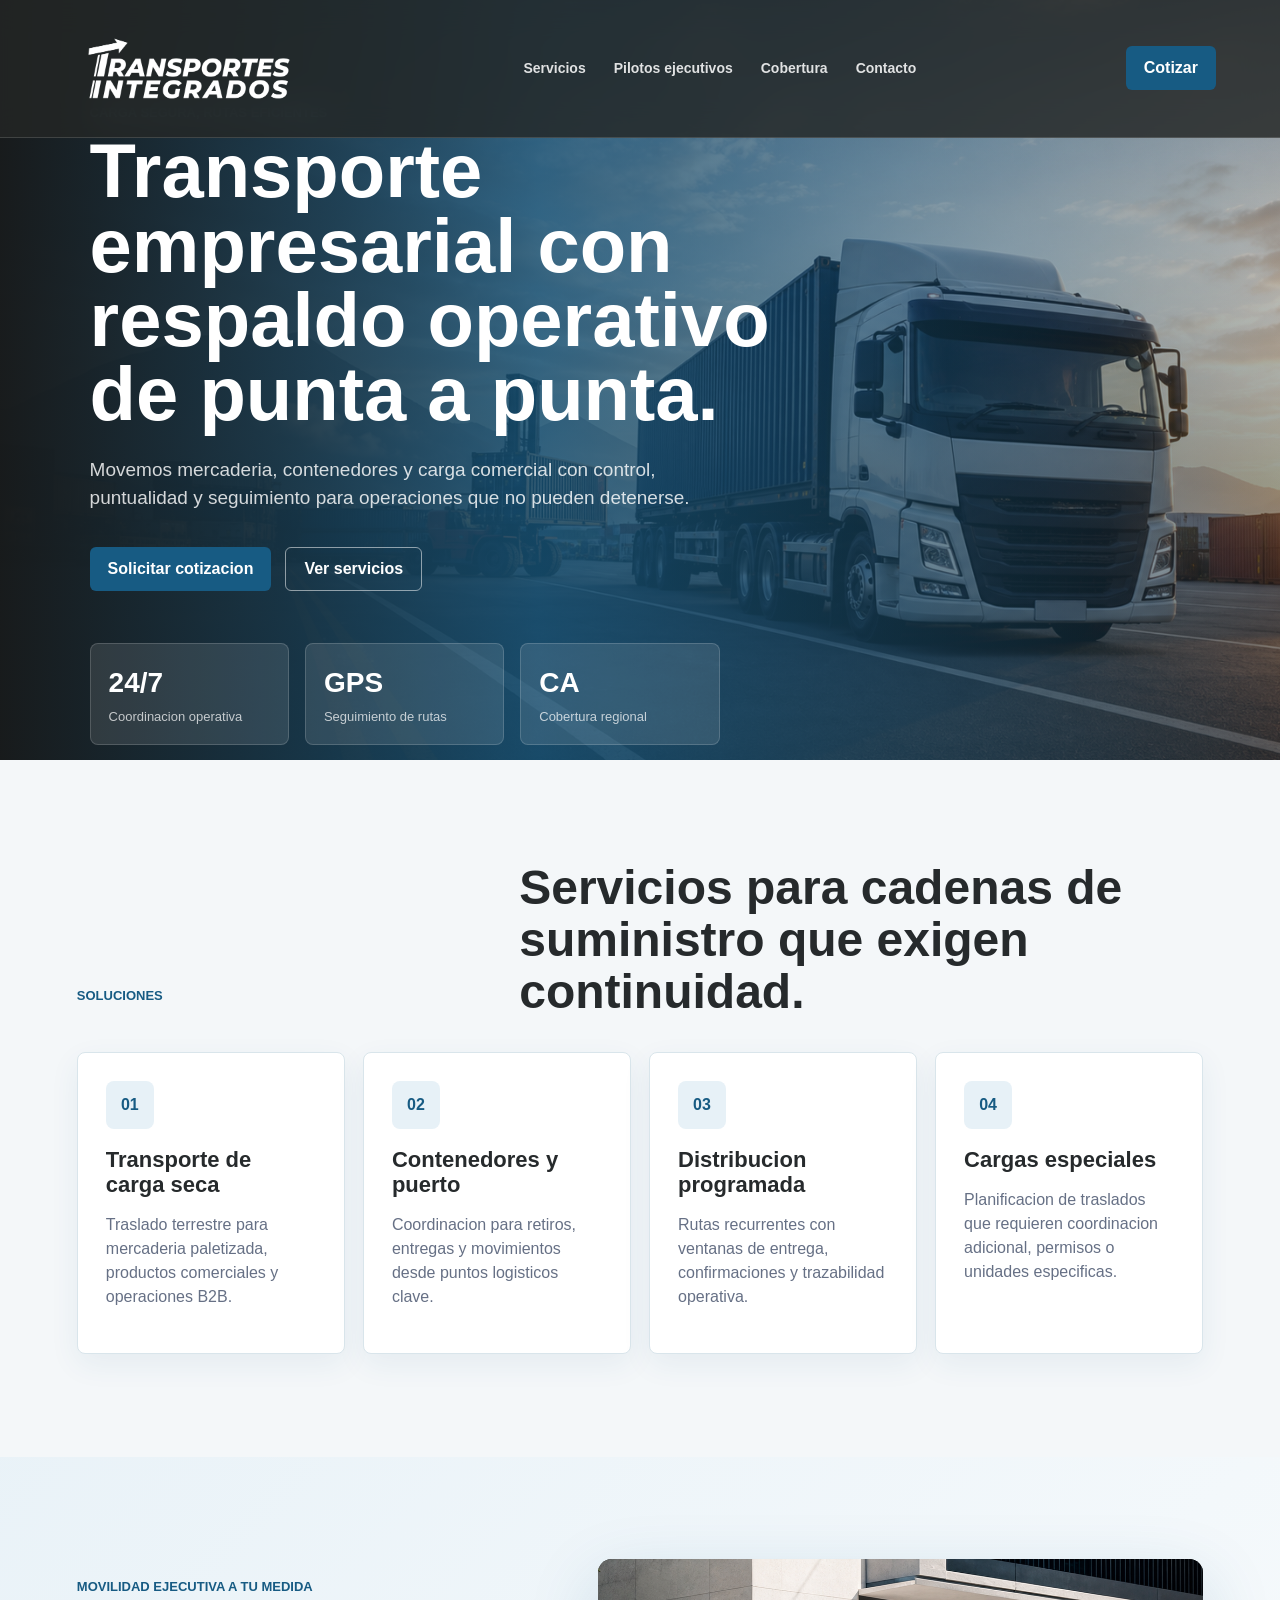
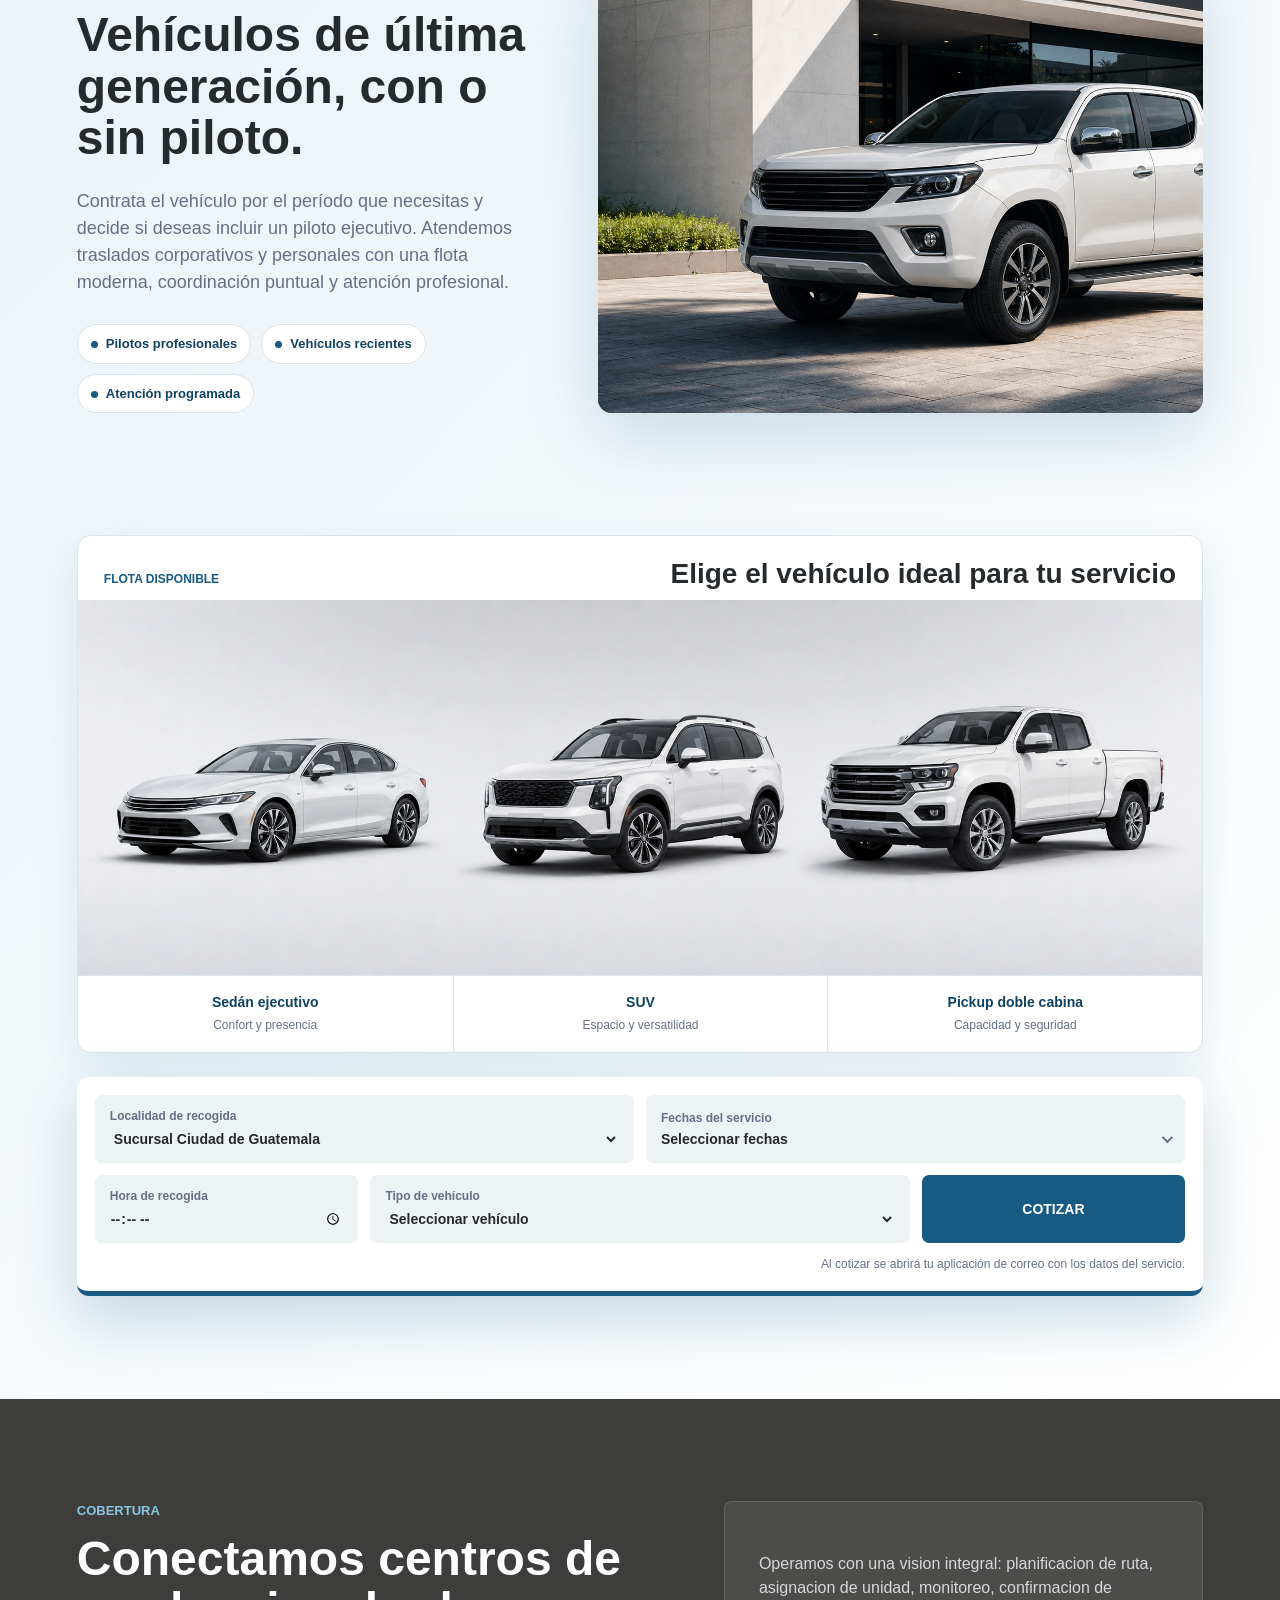
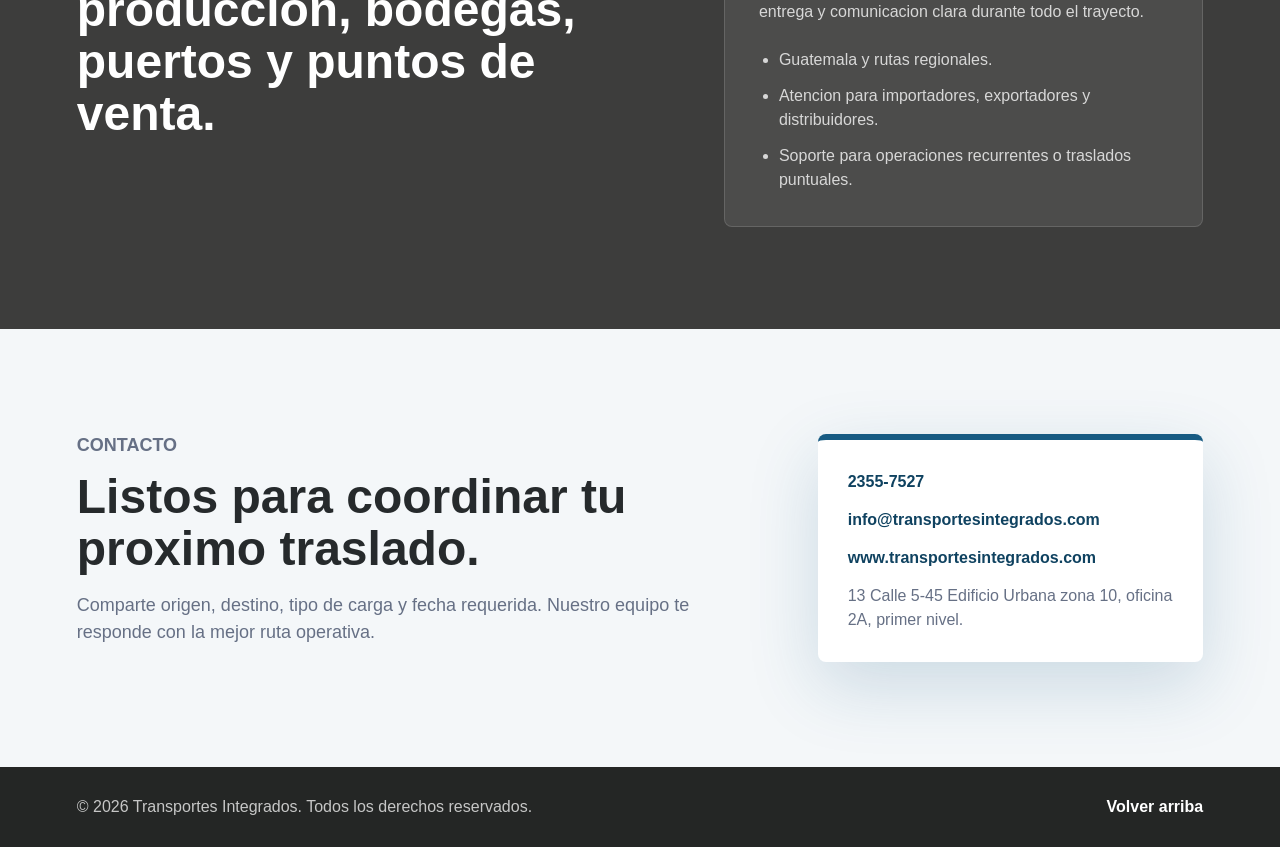
==== commit 43a0bcfa: "Feat: add cotizador viajes ejecutivos" ====
--- a/index.html
+++ b/index.html
@@ -3,40 +3,35 @@
   <head>
     <meta charset="utf-8">
     <meta name="viewport" content="width=device-width, initial-scale=1">
-    <meta name="description" content="Transportes Integrados coordina transporte terrestre, carga seca, contenedores y distribucion empresarial en Guatemala y Centroamerica.">
+    <meta name="description" content="Transportes Integrados ofrece soluciones de transporte, carga y logistica terrestre para empresas en Guatemala y Centroamerica.">
     <meta property="og:type" content="website">
     <meta property="og:site_name" content="Transportes Integrados">
-    <meta property="og:title" content="Transportes Integrados | Transporte terrestre empresarial">
+    <meta property="og:title" content="Transportes Integrados | Logistica y transporte terrestre">
     <meta property="og:description" content="Soluciones de transporte, carga y logistica terrestre para empresas en Guatemala y Centroamerica.">
     <meta property="og:url" content="https://www.transportesintegrados.com/">
     <meta property="og:image" content="https://www.transportesintegrados.com/assets/1%20logo-TI.png">
     <meta property="og:image:secure_url" content="https://www.transportesintegrados.com/assets/1%20logo-TI.png">
     <meta property="og:image:type" content="image/png">
     <meta name="twitter:card" content="summary_large_image">
-    <meta name="twitter:title" content="Transportes Integrados | Transporte terrestre empresarial">
+    <meta name="twitter:title" content="Transportes Integrados | Logistica y transporte terrestre">
     <meta name="twitter:description" content="Soluciones de transporte, carga y logistica terrestre para empresas en Guatemala y Centroamerica.">
     <meta name="twitter:image" content="https://www.transportesintegrados.com/assets/1%20logo-TI.png">
-    <title>Transportes Integrados | Transporte terrestre empresarial</title>
+    <title>Transportes Integrados | Logistica y transporte terrestre</title>
     <link rel="icon" type="image/png" href="assets/7%20iso-TI-wh.png">
     <link rel="apple-touch-icon" href="assets/7%20iso-TI-wh.png">
     <link rel="preload" href="assets/hero-transportes-integrados.png" as="image">
     <link rel="preload" href="assets/3%20logo-TI-wh.png" as="image">
-    <link rel="stylesheet" href="styles.css">
+    <link rel="stylesheet" href="styles.css?v=20260715-6">
   </head>
   <body>
     <header class="site-header">
       <a class="brand" href="#inicio" aria-label="Transportes Integrados">
         <img src="assets/3%20logo-TI-wh.png" alt="Transportes Integrados">
+        <span class="brand-fallback" hidden>Transportes Integrados</span>
       </a>
-      <button class="menu-toggle" type="button" aria-label="Abrir menu" aria-expanded="false" aria-controls="site-nav">
-        <span></span>
-        <span></span>
-        <span></span>
-      </button>
-      <nav class="nav" id="site-nav" aria-label="Principal">
+      <nav class="nav" aria-label="Principal">
         <a href="#servicios">Servicios</a>
-        <a href="#industrias">Industrias</a>
-        <a href="#operacion">Operacion</a>
+        <a href="#pilotos-ejecutivos">Pilotos ejecutivos</a>
         <a href="#cobertura">Cobertura</a>
         <a href="#contacto">Contacto</a>
       </nav>
@@ -48,24 +43,24 @@
         <div class="hero-media" aria-hidden="true"></div>
         <div class="hero-overlay"></div>
         <div class="hero-content">
-          <p class="eyebrow">Logistica terrestre para empresas</p>
-          <h1>Transporte confiable para operaciones que no pueden detenerse.</h1>
+          <p class="eyebrow">Carga segura, rutas eficientes</p>
+          <h1>Transporte empresarial con respaldo operativo de punta a punta.</h1>
           <p class="hero-copy">
-            Coordinamos carga seca, contenedores, rutas programadas y traslados especiales
-            con seguimiento operativo, comunicacion clara y enfoque empresarial.
+            Movemos mercaderia, contenedores y carga comercial con control, puntualidad
+            y seguimiento para operaciones que no pueden detenerse.
           </p>
           <div class="hero-actions">
             <a class="button primary" href="mailto:info@transportesintegrados.com">Solicitar cotizacion</a>
-            <a class="button secondary" href="#servicios">Ver soluciones</a>
-          </div>
-          <dl class="hero-stats" aria-label="Capacidades de servicio">
+            <a class="button secondary" href="#servicios">Ver servicios</a>
+          </div>
+          <dl class="hero-stats" aria-label="Indicadores de servicio">
             <div>
               <dt>24/7</dt>
-              <dd>Coordinacion y seguimiento</dd>
+              <dd>Coordinacion operativa</dd>
             </div>
             <div>
               <dt>GPS</dt>
-              <dd>Monitoreo de rutas</dd>
+              <dd>Seguimiento de rutas</dd>
             </div>
             <div>
               <dt>CA</dt>
@@ -73,103 +68,162 @@
             </div>
           </dl>
         </div>
-        <aside class="hero-card" aria-label="Modelo operativo">
-          <p>Modelo operativo</p>
-          <strong>Planificacion, unidad asignada, monitoreo y confirmacion de entrega.</strong>
-        </aside>
-      </section>
-
-      <section class="intro section">
-        <div class="intro-copy">
-          <p class="eyebrow">Transportes Integrados</p>
-          <h2>Un socio logistico para mover carga con orden, trazabilidad y criterio operativo.</h2>
-        </div>
-        <p>
-          Trabajamos con empresas que necesitan continuidad en su cadena de suministro:
-          importadores, distribuidores, fabricantes, comercios y operadores que dependen de
-          entregas puntuales para cumplir con sus clientes.
-        </p>
       </section>
 
       <section class="section services" id="servicios">
         <div class="section-heading">
           <p class="eyebrow">Soluciones</p>
-          <h2>Servicios disenados para operaciones empresariales.</h2>
-          <p>
-            Cada movimiento se coordina con datos claros de origen, destino, tipo de carga,
-            tiempos requeridos y condiciones operativas.
-          </p>
+          <h2>Servicios para cadenas de suministro que exigen continuidad.</h2>
         </div>
         <div class="service-grid">
           <article>
-            <span class="service-number">01</span>
+            <span class="icon">01</span>
             <h3>Transporte de carga seca</h3>
-            <p>Traslado terrestre para mercaderia paletizada, materia prima, producto terminado y carga comercial.</p>
-          </article>
-          <article>
-            <span class="service-number">02</span>
+            <p>Traslado terrestre para mercaderia paletizada, productos comerciales y operaciones B2B.</p>
+          </article>
+          <article>
+            <span class="icon">02</span>
             <h3>Contenedores y puerto</h3>
-            <p>Coordinacion para retiros, entregas y movimientos relacionados con puntos logisticos y aduanales.</p>
-          </article>
-          <article>
-            <span class="service-number">03</span>
+            <p>Coordinacion para retiros, entregas y movimientos desde puntos logisticos clave.</p>
+          </article>
+          <article>
+            <span class="icon">03</span>
             <h3>Distribucion programada</h3>
-            <p>Rutas recurrentes, ventanas de entrega y seguimiento para abastecimiento comercial o institucional.</p>
-          </article>
-          <article>
-            <span class="service-number">04</span>
+            <p>Rutas recurrentes con ventanas de entrega, confirmaciones y trazabilidad operativa.</p>
+          </article>
+          <article>
+            <span class="icon">04</span>
             <h3>Cargas especiales</h3>
-            <p>Planificacion de traslados con requerimientos especificos de unidad, ruta, coordinacion o permisos.</p>
-          </article>
-        </div>
-      </section>
-
-      <section class="section industries" id="industrias">
-        <div class="section-heading compact">
-          <p class="eyebrow">Industrias</p>
-          <h2>Atencion para sectores que valoran cumplimiento y visibilidad.</h2>
-        </div>
-        <div class="industry-list" aria-label="Industrias atendidas">
-          <span>Importacion y exportacion</span>
-          <span>Distribucion comercial</span>
-          <span>Manufactura</span>
-          <span>Retail y abastecimiento</span>
-          <span>Construccion e insumos</span>
-          <span>Operadores logisticos</span>
-        </div>
-      </section>
-
-      <section class="section operation" id="operacion">
-        <div class="operation-copy">
-          <p class="eyebrow">Operacion</p>
-          <h2>Metodo claro desde la solicitud hasta la entrega.</h2>
-          <p>
-            Convertimos cada requerimiento en una ruta coordinada, con responsables definidos
-            y comunicacion durante los puntos criticos del traslado.
-          </p>
-        </div>
-        <div class="steps">
-          <article>
-            <span>1</span>
-            <h3>Levantamiento</h3>
-            <p>Origen, destino, tipo de carga, volumen, fecha y condiciones del servicio.</p>
-          </article>
-          <article>
-            <span>2</span>
-            <h3>Planificacion</h3>
-            <p>Seleccion de unidad, ruta, horario, documentos y coordinacion previa.</p>
-          </article>
-          <article>
-            <span>3</span>
-            <h3>Seguimiento</h3>
-            <p>Monitoreo de avance y comunicacion con el cliente durante el trayecto.</p>
-          </article>
-          <article>
-            <span>4</span>
-            <h3>Cierre</h3>
-            <p>Confirmacion de entrega y soporte para movimientos recurrentes.</p>
-          </article>
-        </div>
+            <p>Planificacion de traslados que requieren coordinacion adicional, permisos o unidades especificas.</p>
+          </article>
+        </div>
+      </section>
+
+      <section class="executive-service" id="pilotos-ejecutivos">
+        <div class="executive-intro">
+          <div class="executive-copy">
+            <p class="eyebrow">Movilidad ejecutiva a tu medida</p>
+            <h2>Vehículos de última generación, con o sin piloto.</h2>
+            <p>
+              Contrata el vehículo por el período que necesitas y decide si deseas incluir
+              un piloto ejecutivo. Atendemos traslados corporativos y personales con una
+              flota moderna, coordinación puntual y atención profesional.
+            </p>
+            <ul class="executive-benefits" aria-label="Beneficios del servicio">
+              <li>Pilotos profesionales</li>
+              <li>Vehículos recientes</li>
+              <li>Atención programada</li>
+            </ul>
+          </div>
+          <div class="executive-media">
+            <img
+              src="assets/pickup-piloto-ejecutivo.png"
+              alt="Pickup blanca de modelo reciente para el servicio de piloto ejecutivo"
+              loading="lazy"
+            >
+          </div>
+
+          <div class="vehicle-showcase" aria-labelledby="vehicle-showcase-title">
+            <div class="vehicle-showcase-heading">
+              <span>Flota disponible</span>
+              <h3 id="vehicle-showcase-title">Elige el vehículo ideal para tu servicio</h3>
+            </div>
+            <img
+              src="assets/flota-ejecutiva-vehiculos.png"
+              alt="Sedán ejecutivo, SUV y pickup doble cabina disponibles para contratación"
+              loading="lazy"
+            >
+            <div class="vehicle-showcase-labels" aria-hidden="true">
+              <div>
+                <strong>Sedán ejecutivo</strong>
+                <span>Confort y presencia</span>
+              </div>
+              <div>
+                <strong>SUV</strong>
+                <span>Espacio y versatilidad</span>
+              </div>
+              <div>
+                <strong>Pickup doble cabina</strong>
+                <span>Capacidad y seguridad</span>
+              </div>
+            </div>
+          </div>
+        </div>
+
+        <form class="executive-quote" id="executive-quote-form" novalidate>
+          <label class="quote-field quote-location">
+            <span class="quote-label">Localidad de recogida</span>
+            <select id="pickup-location" name="pickup-location" required>
+              <option value="Sucursal Ciudad de Guatemala">Sucursal Ciudad de Guatemala</option>
+            </select>
+          </label>
+
+          <div class="quote-field date-range-field" id="date-range-field">
+            <span class="quote-label">Fechas del servicio</span>
+            <button
+              class="date-range-trigger"
+              id="date-range-trigger"
+              type="button"
+              aria-haspopup="dialog"
+              aria-expanded="false"
+              aria-controls="date-range-calendar"
+            >
+              <span id="date-range-value">Seleccionar fechas</span>
+              <span class="field-chevron" aria-hidden="true"></span>
+            </button>
+            <input id="start-date" name="start-date" type="hidden">
+            <input id="end-date" name="end-date" type="hidden">
+            <span class="field-error" id="date-range-error" role="alert"></span>
+
+            <div
+              class="date-range-calendar"
+              id="date-range-calendar"
+              role="dialog"
+              aria-modal="false"
+              aria-label="Seleccionar rango de fechas"
+              hidden
+            >
+              <div class="calendar-header">
+                <button class="calendar-nav" id="previous-month" type="button" aria-label="Mes anterior">&larr;</button>
+                <strong id="calendar-month" aria-live="polite"></strong>
+                <button class="calendar-nav" id="next-month" type="button" aria-label="Mes siguiente">&rarr;</button>
+              </div>
+              <div class="calendar-weekdays" aria-hidden="true">
+                <span>Lu</span>
+                <span>Ma</span>
+                <span>Mi</span>
+                <span>Ju</span>
+                <span>Vi</span>
+                <span>Sá</span>
+                <span>Do</span>
+              </div>
+              <div class="calendar-days" id="calendar-days" role="grid"></div>
+              <p class="calendar-help" id="calendar-help">Selecciona la fecha de inicio y después la fecha final.</p>
+              <div class="calendar-actions">
+                <button class="calendar-clear" id="clear-dates" type="button">Limpiar fechas</button>
+                <button class="calendar-confirm" id="confirm-dates" type="button" disabled>Confirmar</button>
+              </div>
+            </div>
+          </div>
+
+          <label class="quote-field quote-time">
+            <span class="quote-label">Hora de recogida</span>
+            <input id="pickup-time" name="pickup-time" type="time" required>
+          </label>
+
+          <label class="quote-field quote-vehicle">
+            <span class="quote-label">Tipo de vehículo</span>
+            <select id="vehicle-type" name="vehicle-type" required>
+              <option value="" selected disabled>Seleccionar vehículo</option>
+              <option value="Pickup doble cabina">Pickup doble cabina</option>
+              <option value="SUV">SUV</option>
+              <option value="Sedán ejecutivo">Sedán ejecutivo</option>
+            </select>
+          </label>
+
+          <button class="quote-submit" type="submit">Cotizar</button>
+          <p class="quote-note">Al cotizar se abrirá tu aplicación de correo con los datos del servicio.</p>
+        </form>
       </section>
 
       <section class="section split" id="cobertura">
@@ -179,66 +233,37 @@
         </div>
         <div class="coverage-panel">
           <p>
-            Operamos rutas en Guatemala y coordinaciones regionales en Centroamerica,
-            adaptando el servicio a traslados puntuales, rutas recurrentes y proyectos
-            logisticos de mayor alcance.
+            Operamos con una vision integral: planificacion de ruta, asignacion de unidad,
+            monitoreo, confirmacion de entrega y comunicacion clara durante todo el trayecto.
           </p>
           <ul>
-            <li>Coordinacion para importadores, exportadores y distribuidores.</li>
-            <li>Atencion a rutas locales, departamentales y regionales.</li>
-            <li>Seguimiento operativo para mantener visibilidad del movimiento.</li>
+            <li>Guatemala y rutas regionales.</li>
+            <li>Atencion para importadores, exportadores y distribuidores.</li>
+            <li>Soporte para operaciones recurrentes o traslados puntuales.</li>
           </ul>
-        </div>
-      </section>
-
-      <section class="section trust">
-        <div class="trust-grid">
-          <article>
-            <strong>Control</strong>
-            <p>Informacion clara antes, durante y despues de cada traslado.</p>
-          </article>
-          <article>
-            <strong>Continuidad</strong>
-            <p>Capacidad para atender servicios puntuales y operaciones recurrentes.</p>
-          </article>
-          <article>
-            <strong>Responsabilidad</strong>
-            <p>Coordinacion cuidadosa para proteger la carga y cumplir tiempos.</p>
-          </article>
         </div>
       </section>
 
       <section class="section contact" id="contacto">
         <div>
           <p class="eyebrow">Contacto</p>
-          <h2>Hablemos de tu proximo traslado.</h2>
-          <p>
-            Comparte origen, destino, tipo de carga, fecha requerida y cualquier condicion
-            especial. Nuestro equipo revisa la mejor forma de coordinarlo.
-          </p>
+          <h2>Listos para coordinar tu proximo traslado.</h2>
+          <p>Comparte origen, destino, tipo de carga y fecha requerida. Nuestro equipo te responde con la mejor ruta operativa.</p>
         </div>
         <div class="contact-card">
           <a href="tel:+50223557527">2355-7527</a>
           <a href="mailto:info@transportesintegrados.com">info@transportesintegrados.com</a>
           <a href="https://www.transportesintegrados.com">www.transportesintegrados.com</a>
           <p>13 Calle 5-45 Edificio Urbana zona 10, oficina 2A, primer nivel.</p>
-          <a class="button primary" href="mailto:info@transportesintegrados.com">Enviar solicitud</a>
         </div>
       </section>
     </main>
 
     <footer class="site-footer">
-      <div>
-        <img src="assets/3%20logo-TI-wh.png" alt="Transportes Integrados">
-        <p>&copy; <span id="year"></span> Transportes Integrados. Todos los derechos reservados.</p>
-      </div>
-      <nav aria-label="Enlaces secundarios">
-        <a href="#servicios">Servicios</a>
-        <a href="#cobertura">Cobertura</a>
-        <a href="#contacto">Contacto</a>
-      </nav>
+      <p>&copy; <span id="year"></span> Transportes Integrados. Todos los derechos reservados.</p>
+      <a href="#inicio">Volver arriba</a>
     </footer>
 
-    <script src="script.js"></script>
+    <script src="script.js?v=20260715-6"></script>
   </body>
 </html>
--- a/styles.css
+++ b/styles.css
@@ -1,17 +1,15 @@
 :root {
   --blue: #175b83;
   --blue-2: #0f4260;
-  --blue-3: #dcecf4;
+  --blue-3: #e7f1f7;
   --charcoal: #3d3d3c;
   --charcoal-2: #242625;
-  --ink: #1d2529;
-  --muted: #66747b;
+  --ink: #262a2c;
+  --muted: #667085;
   --line: #d9e5eb;
   --paper: #f4f7f9;
-  --paper-2: #edf3f6;
   --white: #ffffff;
-  --accent: #b8d7e7;
-  --shadow: 0 24px 70px rgba(23, 91, 131, 0.16);
+  --shadow: 0 24px 70px rgba(23, 91, 131, 0.18);
 }
 
 * {
@@ -30,82 +28,62 @@
   line-height: 1.5;
 }
 
-body.menu-open {
-  overflow: hidden;
-}
-
 a {
   color: inherit;
   text-decoration: none;
 }
 
-img {
-  max-width: 100%;
-}
-
 .site-header {
   position: fixed;
-  z-index: 20;
+  z-index: 10;
   top: 0;
   left: 0;
   right: 0;
-  display: grid;
-  grid-template-columns: auto 1fr auto;
+  display: flex;
   align-items: center;
-  gap: 28px;
-  padding: 16px clamp(20px, 5vw, 72px);
-  color: var(--white);
-  background: rgba(30, 35, 36, 0.84);
+  justify-content: space-between;
+  gap: 24px;
+  padding: 18px clamp(20px, 5vw, 72px);
+  color: var(--white);
+  background: rgba(36, 38, 37, 0.82);
   border-bottom: 1px solid rgba(255, 255, 255, 0.14);
-  backdrop-filter: blur(18px);
+  backdrop-filter: blur(16px);
 }
 
 .brand {
   display: flex;
   align-items: center;
-  min-width: 226px;
+  min-width: 250px;
 }
 
 .brand img {
-  width: min(246px, 54vw);
+  width: min(250px, 52vw);
   height: auto;
   display: block;
 }
 
+.brand img[hidden],
+.brand-fallback[hidden] {
+  display: none;
+}
+
+.brand-fallback {
+  color: var(--white);
+  font-size: 20px;
+  font-weight: 900;
+  letter-spacing: -0.02em;
+}
+
 .nav {
   display: flex;
-  justify-content: center;
-  gap: clamp(16px, 2vw, 30px);
-  color: rgba(255, 255, 255, 0.82);
-  font-size: 13px;
-  font-weight: 800;
-}
-
-.nav a {
-  padding: 8px 0;
+  gap: 28px;
+  color: rgba(255, 255, 255, 0.86);
+  font-size: 14px;
+  font-weight: 700;
 }
 
 .nav a:hover {
   color: var(--white);
-}
-
-.menu-toggle {
-  display: none;
-  width: 44px;
-  height: 44px;
-  padding: 0;
-  color: var(--white);
-  background: transparent;
-  border: 1px solid rgba(255, 255, 255, 0.28);
-  border-radius: 6px;
-}
-
-.menu-toggle span {
-  display: block;
-  width: 18px;
-  height: 2px;
-  margin: 4px auto;
-  background: currentColor;
 }
 
 .header-action,
@@ -116,8 +94,7 @@
   min-height: 44px;
   padding: 0 18px;
   border-radius: 6px;
-  font-size: 14px;
-  font-weight: 900;
+  font-weight: 800;
 }
 
 .header-action,
@@ -126,11 +103,6 @@
   background: var(--blue);
 }
 
-.header-action:hover,
-.button.primary:hover {
-  background: var(--blue-2);
-}
-
 .button.secondary {
   color: var(--white);
   border: 1px solid rgba(255, 255, 255, 0.52);
@@ -138,7 +110,7 @@
 
 .hero {
   position: relative;
-  min-height: 820px;
+  min-height: 760px;
   display: grid;
   align-items: center;
   overflow: hidden;
@@ -161,22 +133,22 @@
 
 .hero-overlay {
   background:
-    linear-gradient(90deg, rgba(24, 27, 28, 0.98) 0%, rgba(22, 57, 75, 0.88) 45%, rgba(23, 91, 131, 0.10) 100%),
-    linear-gradient(0deg, rgba(24, 27, 28, 0.62), rgba(24, 27, 28, 0.06));
+    linear-gradient(90deg, rgba(24, 27, 28, 0.97) 0%, rgba(23, 91, 131, 0.72) 42%, rgba(23, 91, 131, 0.08) 100%),
+    linear-gradient(0deg, rgba(24, 27, 28, 0.58), rgba(24, 27, 28, 0.04));
 }
 
 .hero-content {
   position: relative;
   z-index: 1;
-  width: min(790px, calc(100% - 40px));
+  width: min(760px, calc(100% - 40px));
   margin-left: clamp(20px, 7vw, 96px);
-  padding-top: 92px;
+  padding-top: 88px;
 }
 
 .eyebrow {
   margin: 0 0 12px;
   color: var(--blue);
-  font-size: 12px;
+  font-size: 13px;
   font-weight: 900;
   letter-spacing: 0;
   text-transform: uppercase;
@@ -184,7 +156,7 @@
 
 .hero .eyebrow,
 .split .eyebrow {
-  color: var(--accent);
+  color: #8bc4e0;
 }
 
 h1,
@@ -196,25 +168,25 @@
 
 h1 {
   margin: 0;
-  max-width: 780px;
+  max-width: 720px;
   font-size: clamp(42px, 6vw, 76px);
   line-height: 0.98;
 }
 
 h2 {
   margin: 0;
-  font-size: clamp(30px, 4vw, 50px);
+  font-size: clamp(30px, 4vw, 48px);
   line-height: 1.08;
 }
 
 h3 {
-  margin: 16px 0 10px;
-  font-size: 21px;
-  line-height: 1.17;
+  margin: 18px 0 10px;
+  font-size: 22px;
+  line-height: 1.15;
 }
 
 .hero-copy {
-  max-width: 650px;
+  max-width: 610px;
   margin: 24px 0 0;
   color: rgba(255, 255, 255, 0.82);
   font-size: 19px;
@@ -230,13 +202,12 @@
 .hero-stats {
   display: grid;
   grid-template-columns: repeat(3, minmax(0, 1fr));
-  gap: 14px;
-  max-width: 660px;
+  gap: 16px;
+  max-width: 630px;
   margin: 52px 0 0;
 }
 
 .hero-stats div {
-  min-height: 104px;
   padding: 18px;
   background: rgba(255, 255, 255, 0.11);
   border: 1px solid rgba(255, 255, 255, 0.16);
@@ -254,68 +225,18 @@
   font-size: 13px;
 }
 
-.hero-card {
-  position: absolute;
-  right: clamp(20px, 5vw, 80px);
-  bottom: clamp(28px, 6vw, 78px);
-  z-index: 1;
-  width: min(340px, calc(100% - 40px));
-  padding: 24px;
-  background: rgba(255, 255, 255, 0.12);
-  border: 1px solid rgba(255, 255, 255, 0.18);
-  border-radius: 8px;
-  backdrop-filter: blur(14px);
-}
-
-.hero-card p {
-  margin: 0 0 8px;
-  color: var(--accent);
-  font-size: 12px;
-  font-weight: 900;
-  text-transform: uppercase;
-}
-
-.hero-card strong {
-  display: block;
-  font-size: 21px;
-  line-height: 1.18;
-}
-
 .section {
   padding: clamp(68px, 8vw, 112px) clamp(20px, 6vw, 88px);
 }
 
-.intro {
-  display: grid;
-  grid-template-columns: minmax(0, 1.25fr) minmax(320px, 0.75fr);
-  gap: 48px;
-  align-items: end;
-  background: var(--white);
-}
-
-.intro > p {
-  margin: 0;
-  color: var(--muted);
-  font-size: 19px;
-}
-
 .section-heading {
   display: grid;
-  grid-template-columns: minmax(0, 0.78fr) minmax(0, 1.45fr) minmax(280px, 0.65fr);
+  grid-template-columns: minmax(0, 0.9fr) minmax(0, 1.5fr);
   align-items: end;
   gap: 32px;
   margin-bottom: 34px;
 }
 
-.section-heading.compact {
-  grid-template-columns: minmax(0, 0.62fr) minmax(0, 1fr);
-}
-
-.section-heading p:not(.eyebrow) {
-  margin: 0;
-  color: var(--muted);
-}
-
 .service-grid {
   display: grid;
   grid-template-columns: repeat(4, minmax(0, 1fr));
@@ -323,7 +244,7 @@
 }
 
 .service-grid article {
-  min-height: 305px;
+  min-height: 270px;
   padding: 28px;
   background: var(--white);
   border: 1px solid var(--line);
@@ -332,16 +253,12 @@
 }
 
 .service-grid p,
-.operation-copy p,
-.steps p,
-.trust-grid p,
 .coverage-panel,
 .contact p {
   color: var(--muted);
 }
 
-.service-number,
-.steps span {
+.icon {
   display: inline-flex;
   align-items: center;
   justify-content: center;
@@ -353,59 +270,434 @@
   font-weight: 900;
 }
 
-.industries {
-  background: var(--paper-2);
-}
-
-.industry-list {
+.executive-service {
+  position: relative;
+  padding: clamp(68px, 8vw, 112px) clamp(20px, 6vw, 88px);
+  background:
+    linear-gradient(135deg, rgba(231, 241, 247, 0.9), rgba(255, 255, 255, 0.96)),
+    var(--white);
+}
+
+.executive-intro {
+  display: grid;
+  grid-template-columns: minmax(0, 0.86fr) minmax(420px, 1.14fr);
+  align-items: stretch;
+  gap: clamp(32px, 5vw, 72px);
+  max-width: 1400px;
+  margin: 0 auto;
+}
+
+.executive-copy {
+  align-self: center;
+  padding: 18px 0 0;
+}
+
+.executive-copy > p:not(.eyebrow) {
+  max-width: 620px;
+  margin: 24px 0 0;
+  color: var(--muted);
+  font-size: 18px;
+}
+
+.executive-benefits {
+  display: flex;
+  flex-wrap: wrap;
+  gap: 10px;
+  margin: 28px 0 0;
+  padding: 0;
+  list-style: none;
+}
+
+.executive-benefits li {
+  padding: 9px 13px;
+  color: var(--blue-2);
+  background: var(--white);
+  border: 1px solid var(--line);
+  border-radius: 999px;
+  font-size: 13px;
+  font-weight: 800;
+}
+
+.executive-benefits li::before {
+  content: "";
+  display: inline-block;
+  width: 7px;
+  height: 7px;
+  margin-right: 8px;
+  background: var(--blue);
+  border-radius: 50%;
+}
+
+.executive-media {
+  min-height: 390px;
+  overflow: hidden;
+  background: var(--charcoal-2);
+  border-radius: 14px;
+  box-shadow: var(--shadow);
+}
+
+.executive-media img {
+  display: block;
+  width: 100%;
+  height: 100%;
+  min-height: 390px;
+  object-fit: cover;
+  object-position: center;
+}
+
+.vehicle-showcase {
+  grid-column: 1 / -1;
+  width: 100%;
+  max-width: 1320px;
+  margin: clamp(34px, 5vw, 58px) auto 0;
+  overflow: hidden;
+  background: var(--white);
+  border: 1px solid var(--line);
+  border-radius: 14px;
+  box-shadow: 0 16px 44px rgba(23, 91, 131, 0.1);
+}
+
+.vehicle-showcase-heading {
+  display: flex;
+  align-items: baseline;
+  justify-content: space-between;
+  gap: 24px;
+  padding: 22px 26px 0;
+}
+
+.vehicle-showcase-heading span {
+  color: var(--blue);
+  font-size: 12px;
+  font-weight: 900;
+  text-transform: uppercase;
+}
+
+.vehicle-showcase-heading h3 {
+  margin: 0;
+  font-size: clamp(20px, 2.2vw, 28px);
+  text-align: right;
+}
+
+.vehicle-showcase > img {
+  display: block;
+  width: 100%;
+  height: auto;
+  margin-top: 10px;
+}
+
+.vehicle-showcase-labels {
   display: grid;
   grid-template-columns: repeat(3, minmax(0, 1fr));
-  gap: 14px;
-}
-
-.industry-list span {
-  min-height: 72px;
+  border-top: 1px solid var(--line);
+}
+
+.vehicle-showcase-labels div {
+  display: grid;
+  gap: 3px;
+  padding: 16px 20px 18px;
+  text-align: center;
+}
+
+.vehicle-showcase-labels div + div {
+  border-left: 1px solid var(--line);
+}
+
+.vehicle-showcase-labels strong {
+  color: var(--blue-2);
+  font-size: 14px;
+}
+
+.vehicle-showcase-labels span {
+  color: var(--muted);
+  font-size: 12px;
+}
+
+.executive-quote {
+  position: relative;
+  z-index: 2;
+  display: grid;
+  grid-template-columns: minmax(220px, 1.35fr) minmax(210px, 1.2fr) minmax(150px, 0.7fr) minmax(190px, 1fr) minmax(150px, 0.72fr);
+  gap: 12px;
+  align-items: stretch;
+  max-width: 1320px;
+  margin: 24px auto 0;
+  padding: 18px;
+  background: var(--white);
+  border-bottom: 5px solid var(--blue);
+  border-radius: 12px;
+  box-shadow: 0 22px 60px rgba(23, 91, 131, 0.22);
+}
+
+.quote-field {
+  position: relative;
+  display: flex;
+  min-width: 0;
+  flex-direction: column;
+  justify-content: center;
+  min-height: 68px;
+  padding: 10px 14px;
+  background: #edf2f5;
+  border: 1px solid transparent;
+  border-radius: 7px;
+}
+
+.quote-field:focus-within {
+  background: var(--white);
+  border-color: var(--blue);
+  box-shadow: 0 0 0 3px rgba(23, 91, 131, 0.12);
+}
+
+.quote-field.is-invalid {
+  border-color: #b42318;
+}
+
+.quote-label {
+  display: block;
+  margin-bottom: 2px;
+  color: var(--muted);
+  font-size: 12px;
+  font-weight: 700;
+}
+
+.quote-field select,
+.quote-field input,
+.date-range-trigger {
+  width: 100%;
+  min-width: 0;
+  margin: 0;
+  padding: 0;
+  color: var(--ink);
+  background: transparent;
+  border: 0;
+  border-radius: 0;
+  outline: 0;
+  font: inherit;
+  font-size: 14px;
+  font-weight: 800;
+}
+
+.quote-field select,
+.quote-field input[type="time"] {
+  min-height: 25px;
+}
+
+.quote-field select {
+  overflow: hidden;
+  text-overflow: ellipsis;
+  white-space: nowrap;
+}
+
+.date-range-trigger {
   display: flex;
   align-items: center;
+  justify-content: space-between;
+  gap: 10px;
+  text-align: left;
+  cursor: pointer;
+}
+
+.field-chevron {
+  width: 8px;
+  height: 8px;
+  flex: 0 0 auto;
+  border-right: 2px solid var(--muted);
+  border-bottom: 2px solid var(--muted);
+  transform: rotate(45deg) translateY(-2px);
+}
+
+.field-error {
+  position: absolute;
+  top: calc(100% + 8px);
+  left: 0;
+  color: #b42318;
+  font-size: 12px;
+  font-weight: 700;
+}
+
+.quote-submit {
+  width: 100%;
+  min-width: 0;
+  min-height: 68px;
   padding: 0 22px;
-  color: var(--charcoal-2);
-  background: var(--white);
-  border-left: 5px solid var(--blue);
+  color: var(--white);
+  background: var(--blue);
+  border: 0;
+  border-radius: 7px;
+  font: inherit;
+  font-size: 14px;
+  font-weight: 900;
+  text-transform: uppercase;
+  cursor: pointer;
+  transition: background 160ms ease, transform 160ms ease;
+}
+
+.quote-submit:hover {
+  background: var(--blue-2);
+  transform: translateY(-1px);
+}
+
+.quote-submit:focus-visible,
+.calendar-nav:focus-visible,
+.calendar-day:focus-visible,
+.calendar-clear:focus-visible,
+.calendar-confirm:focus-visible {
+  outline: 3px solid rgba(23, 91, 131, 0.28);
+  outline-offset: 2px;
+}
+
+.quote-note {
+  grid-column: 1 / -1;
+  margin: 0;
+  color: var(--muted);
+  font-size: 12px;
+  text-align: right;
+}
+
+.date-range-calendar {
+  position: absolute;
+  z-index: 20;
+  top: calc(100% + 16px);
+  right: 0;
+  left: auto;
+  width: min(330px, calc(100vw - 32px));
+  padding: 14px;
+  color: var(--white);
+  background: var(--blue-2);
+  border: 1px solid rgba(255, 255, 255, 0.12);
+  border-radius: 14px;
+  box-shadow: 0 28px 70px rgba(15, 66, 96, 0.34);
+}
+
+.date-range-calendar[hidden] {
+  display: none;
+}
+
+.calendar-header {
+  display: grid;
+  grid-template-columns: 34px 1fr 34px;
+  align-items: center;
+  gap: 8px;
+  margin-bottom: 8px;
+  text-align: center;
+}
+
+.calendar-header strong {
+  font-size: 15px;
+  text-transform: capitalize;
+}
+
+.calendar-nav {
+  width: 34px;
+  height: 34px;
+  color: var(--white);
+  background: rgba(255, 255, 255, 0.08);
+  border: 0;
+  border-radius: 50%;
+  font-size: 14px;
+  cursor: pointer;
+}
+
+.calendar-nav:hover {
+  background: rgba(255, 255, 255, 0.16);
+}
+
+.calendar-weekdays,
+.calendar-days {
+  display: grid;
+  grid-template-columns: repeat(7, minmax(0, 1fr));
+  gap: 2px;
+}
+
+.calendar-weekdays {
+  margin-bottom: 2px;
+  color: rgba(255, 255, 255, 0.62);
+  font-size: 10px;
+  font-weight: 800;
+  text-align: center;
+}
+
+.calendar-weekdays span {
+  padding: 3px 0;
+}
+
+.calendar-day {
+  height: 30px;
+  min-width: 0;
+  padding: 0;
+  color: var(--white);
+  background: transparent;
+  border: 0;
   border-radius: 8px;
+  font: inherit;
+  font-size: 12px;
+  font-weight: 800;
+  cursor: pointer;
+}
+
+.calendar-day:hover:not(:disabled) {
+  background: rgba(255, 255, 255, 0.14);
+}
+
+.calendar-day.is-outside {
+  color: rgba(255, 255, 255, 0.3);
+}
+
+.calendar-day:disabled {
+  color: rgba(255, 255, 255, 0.22);
+  cursor: not-allowed;
+}
+
+.calendar-day.is-in-range {
+  background: rgba(139, 196, 224, 0.18);
+}
+
+.calendar-day.is-start,
+.calendar-day.is-end {
+  color: var(--white);
+  background: var(--blue);
+  box-shadow: inset 0 0 0 2px #8bc4e0;
+}
+
+.calendar-help {
+  min-height: 15px;
+  margin: 8px 0 0;
+  color: rgba(255, 255, 255, 0.68);
+  font-size: 10px;
+  line-height: 1.35;
+}
+
+.calendar-actions {
+  display: grid;
+  grid-template-columns: 1fr 1.3fr;
+  gap: 8px;
+  margin-top: 10px;
+}
+
+.calendar-clear,
+.calendar-confirm {
+  min-height: 36px;
+  padding: 0 8px;
+  border: 0;
+  border-radius: 999px;
+  font: inherit;
+  font-size: 11px;
   font-weight: 900;
-  box-shadow: 0 10px 28px rgba(23, 91, 131, 0.06);
-}
-
-.operation {
-  display: grid;
-  grid-template-columns: minmax(280px, 0.72fr) minmax(0, 1.28fr);
-  gap: 48px;
-  background: var(--white);
-}
-
-.operation-copy {
-  position: sticky;
-  top: 110px;
-  align-self: start;
-}
-
-.operation-copy p {
-  margin: 22px 0 0;
-  font-size: 18px;
-}
-
-.steps {
-  display: grid;
-  grid-template-columns: repeat(2, minmax(0, 1fr));
-  gap: 18px;
-}
-
-.steps article {
-  min-height: 230px;
-  padding: 28px;
-  background: var(--paper);
-  border: 1px solid var(--line);
-  border-radius: 8px;
+  cursor: pointer;
+}
+
+.calendar-clear {
+  color: #b9d9e9;
+  background: transparent;
+}
+
+.calendar-confirm {
+  color: var(--white);
+  background: var(--blue);
+}
+
+.calendar-confirm:disabled {
+  opacity: 0.42;
+  cursor: not-allowed;
 }
 
 .split {
@@ -437,35 +729,6 @@
   margin-top: 12px;
 }
 
-.trust {
-  background: var(--blue-2);
-}
-
-.trust-grid {
-  display: grid;
-  grid-template-columns: repeat(3, minmax(0, 1fr));
-  gap: 18px;
-}
-
-.trust-grid article {
-  min-height: 190px;
-  padding: 30px;
-  color: var(--white);
-  background: rgba(255, 255, 255, 0.10);
-  border: 1px solid rgba(255, 255, 255, 0.16);
-  border-radius: 8px;
-}
-
-.trust-grid strong {
-  display: block;
-  font-size: 26px;
-}
-
-.trust-grid p {
-  margin-bottom: 0;
-  color: rgba(255, 255, 255, 0.76);
-}
-
 .contact {
   display: grid;
   grid-template-columns: minmax(0, 1fr) minmax(320px, 0.55fr);
@@ -488,9 +751,9 @@
   box-shadow: var(--shadow);
 }
 
-.contact-card a:not(.button) {
+.contact-card a {
   color: var(--blue-2);
-  font-weight: 900;
+  font-weight: 800;
 }
 
 .contact-card p {
@@ -498,70 +761,55 @@
   font-size: 16px;
 }
 
-.contact-card .button {
-  margin-top: 8px;
-}
-
 .site-footer {
   display: flex;
   justify-content: space-between;
-  gap: 24px;
-  padding: 34px clamp(20px, 6vw, 88px);
+  gap: 20px;
+  padding: 28px clamp(20px, 6vw, 88px);
   color: rgba(255, 255, 255, 0.74);
   background: var(--charcoal-2);
 }
 
-.site-footer img {
-  width: 220px;
-  display: block;
-  margin-bottom: 16px;
-}
-
 .site-footer p {
   margin: 0;
 }
 
-.site-footer nav {
-  display: flex;
-  flex-wrap: wrap;
-  align-items: start;
-  justify-content: flex-end;
-  gap: 18px;
+.site-footer a {
   color: var(--white);
   font-weight: 800;
 }
 
-@media (max-width: 1080px) {
+@media (min-width: 921px) and (max-width: 1360px) {
+  .executive-quote {
+    grid-template-columns: repeat(4, minmax(0, 1fr));
+  }
+
+  .quote-location,
+  .date-range-field {
+    grid-column: span 2;
+  }
+
+  .quote-time,
+  .quote-submit {
+    grid-column: span 1;
+  }
+
+  .quote-vehicle {
+    grid-column: span 2;
+  }
+}
+
+@media (max-width: 920px) {
   .site-header {
-    grid-template-columns: auto auto;
-  }
-
-  .menu-toggle {
-    display: block;
-    justify-self: end;
+    position: absolute;
+    flex-wrap: wrap;
   }
 
   .nav {
-    position: fixed;
-    top: 78px;
-    left: 20px;
-    right: 20px;
-    display: none;
-    flex-direction: column;
-    gap: 0;
-    padding: 12px;
-    background: rgba(30, 35, 36, 0.98);
-    border: 1px solid rgba(255, 255, 255, 0.14);
-    border-radius: 8px;
-    box-shadow: 0 24px 70px rgba(0, 0, 0, 0.28);
-  }
-
-  .nav.is-open {
-    display: flex;
-  }
-
-  .nav a {
-    padding: 14px 12px;
+    order: 3;
+    width: 100%;
+    justify-content: space-between;
+    gap: 14px;
   }
 
   .header-action {
@@ -569,83 +817,75 @@
   }
 
   .hero {
-    min-height: 840px;
+    min-height: 820px;
   }
 
   .hero-content {
     margin: 0 auto;
-    padding-top: 132px;
-  }
-
-  .hero-card {
-    position: relative;
-    right: auto;
-    bottom: auto;
-    margin: 28px auto 0;
-  }
-
-  .intro,
+    padding-top: 140px;
+  }
+
+  .hero-stats,
   .section-heading,
-  .section-heading.compact,
-  .operation,
+  .service-grid,
+  .executive-intro,
   .split,
   .contact {
-    grid-template-columns: 1fr;
-  }
-
-  .operation-copy {
-    position: static;
-  }
-
-  .service-grid,
-  .industry-list,
-  .trust-grid {
-    grid-template-columns: repeat(2, minmax(0, 1fr));
-  }
-}
-
-@media (max-width: 640px) {
+    grid-template-columns: minmax(0, 1fr);
+  }
+
+  .executive-copy {
+    order: 1;
+    padding-bottom: 0;
+  }
+
+  .executive-media {
+    order: 3;
+    min-height: 320px;
+  }
+
+  .vehicle-showcase {
+    order: 2;
+  }
+
+  .executive-media img {
+    min-height: 320px;
+  }
+
+  .executive-quote {
+    grid-template-columns: 1fr 1fr;
+    margin-top: 22px;
+  }
+
+  .quote-submit {
+    grid-column: 1 / -1;
+    min-height: 68px;
+  }
+}
+
+@media (max-width: 560px) {
   .site-header {
-    padding: 14px 16px;
+    padding: 16px;
   }
 
   .brand {
-    min-width: 178px;
-  }
-
-  .brand img {
-    width: 190px;
+    min-width: 180px;
   }
 
   .nav {
-    top: 72px;
-    left: 12px;
-    right: 12px;
+    font-size: 13px;
   }
 
   .hero {
-    min-height: auto;
-    padding: 120px 0 48px;
+    min-height: 760px;
   }
 
   .hero-content {
     width: calc(100% - 32px);
-    padding-top: 0;
-  }
-
-  h1 {
-    font-size: 42px;
-  }
-
-  .hero-stats,
-  .service-grid,
-  .industry-list,
-  .steps,
-  .trust-grid {
+  }
+
+  .hero-stats {
     grid-template-columns: 1fr;
-  }
-
-  .hero-stats {
     margin-top: 34px;
   }
 
@@ -657,19 +897,81 @@
     padding: 56px 16px;
   }
 
+  .executive-service {
+    padding: 56px 16px;
+  }
+
+  .executive-media,
+  .executive-media img {
+    min-height: 240px;
+  }
+
+  .executive-quote {
+    grid-template-columns: 1fr;
+    padding: 12px;
+  }
+
+  .quote-submit {
+    grid-column: 1;
+  }
+
+  .quote-note {
+    text-align: left;
+  }
+
+  .date-range-calendar {
+    position: fixed;
+    top: 50%;
+    right: auto;
+    left: 50%;
+    width: min(300px, calc(100vw - 24px));
+    max-height: calc(100vh - 32px);
+    overflow-y: auto;
+    transform: translate(-50%, -50%);
+  }
+
+  .calendar-actions {
+    grid-template-columns: 0.9fr 1.1fr;
+  }
+
+  .vehicle-showcase-heading {
+    display: grid;
+    gap: 5px;
+    padding: 18px 16px 0;
+  }
+
+  .vehicle-showcase-heading h3 {
+    font-size: 20px;
+    text-align: left;
+  }
+
+  .vehicle-showcase > img {
+    margin-top: 4px;
+  }
+
+  .vehicle-showcase-labels div {
+    padding: 12px 6px 14px;
+  }
+
+  .vehicle-showcase-labels strong {
+    font-size: 11px;
+  }
+
+  .vehicle-showcase-labels span {
+    display: none;
+  }
+
   .coverage-panel,
   .contact-card,
-  .service-grid article,
-  .steps article,
-  .trust-grid article {
+  .service-grid article {
     padding: 22px;
+  }
+
+  .contact-card a {
+    overflow-wrap: anywhere;
   }
 
   .site-footer {
     flex-direction: column;
   }
-
-  .site-footer nav {
-    justify-content: flex-start;
-  }
-}
+}
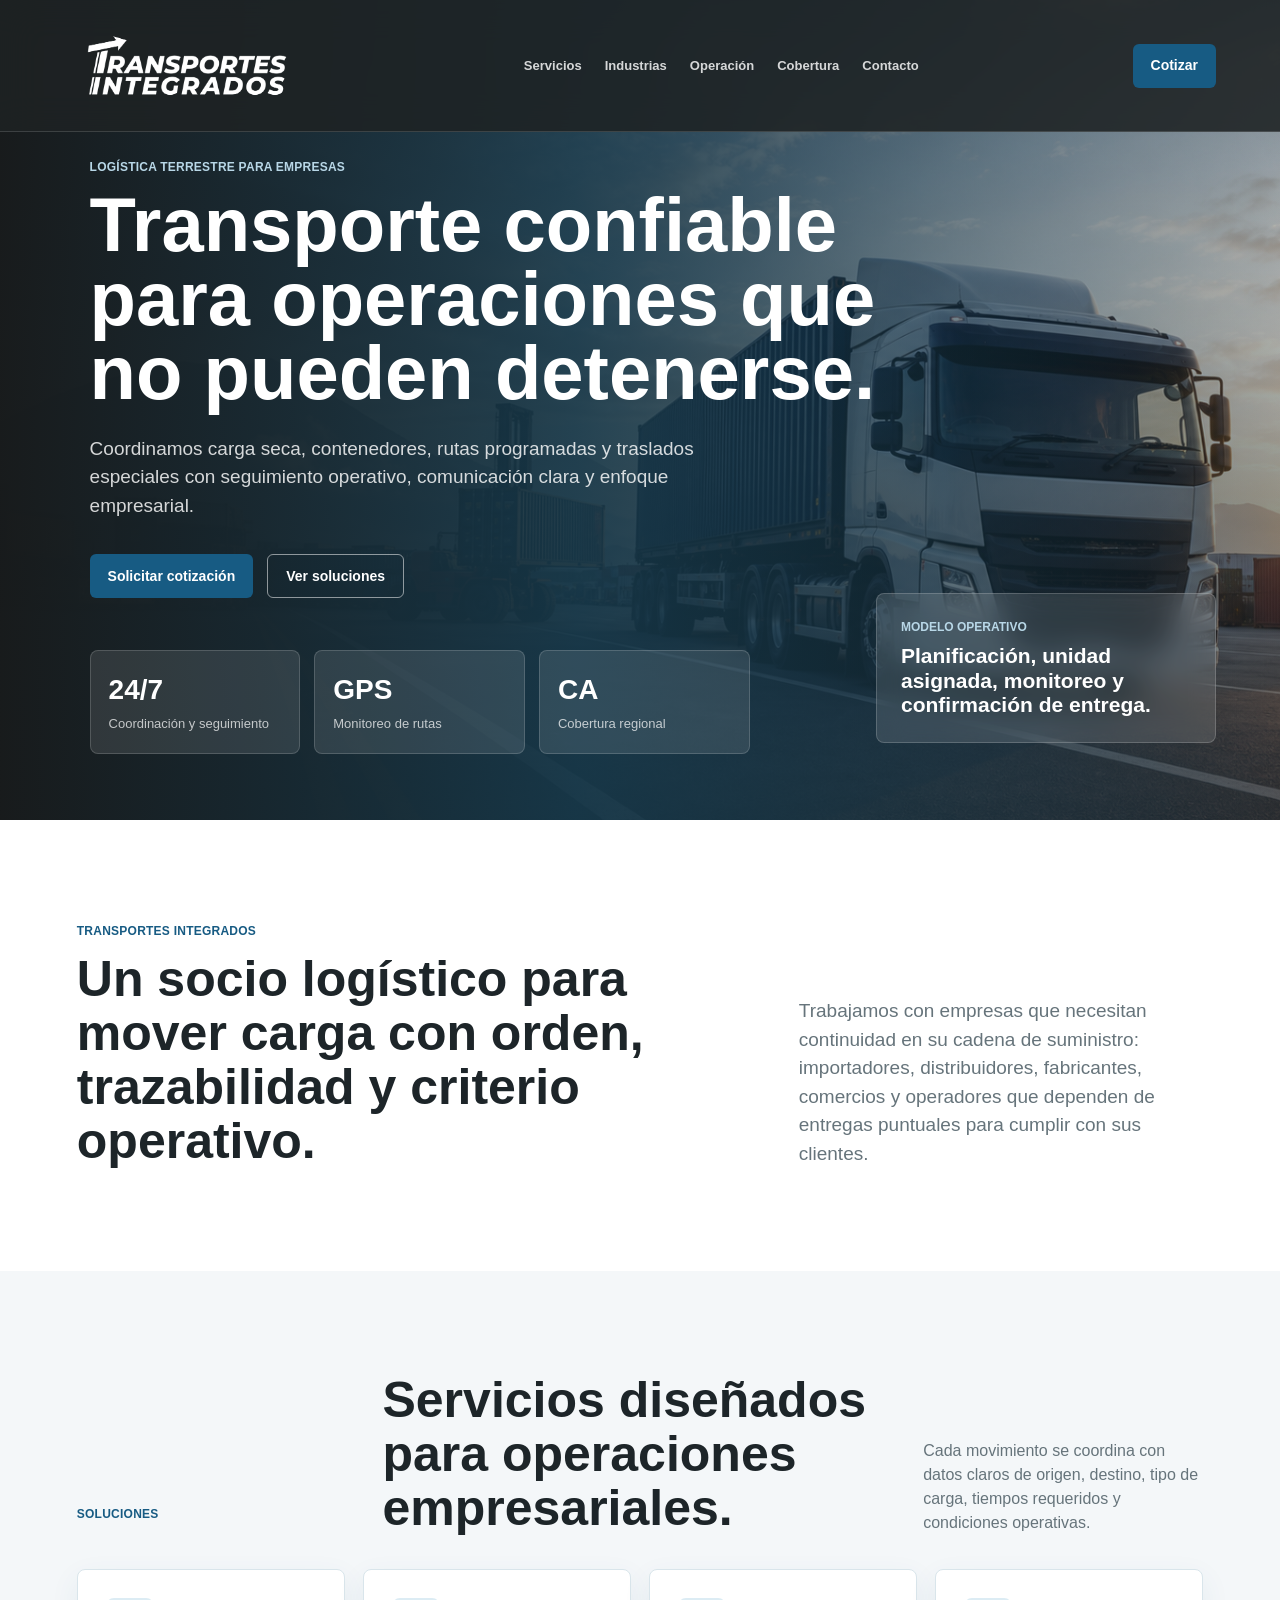
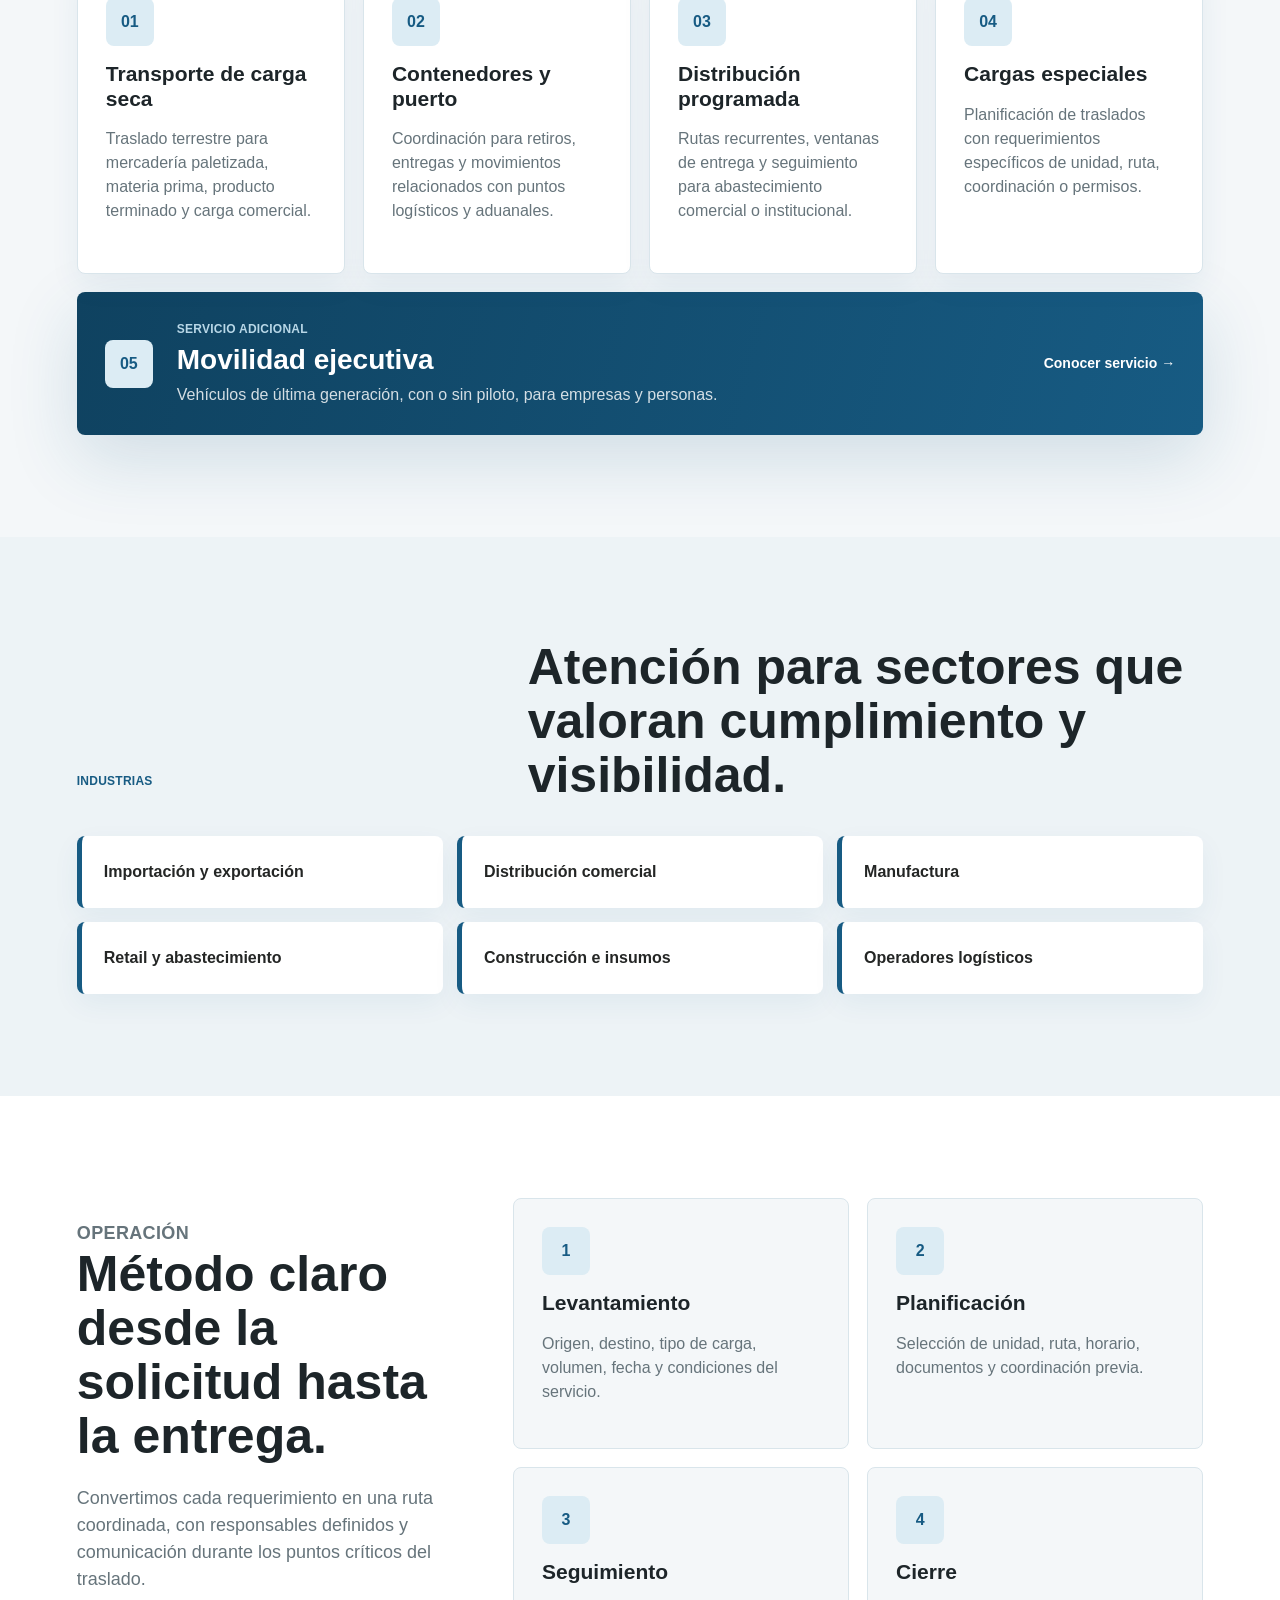
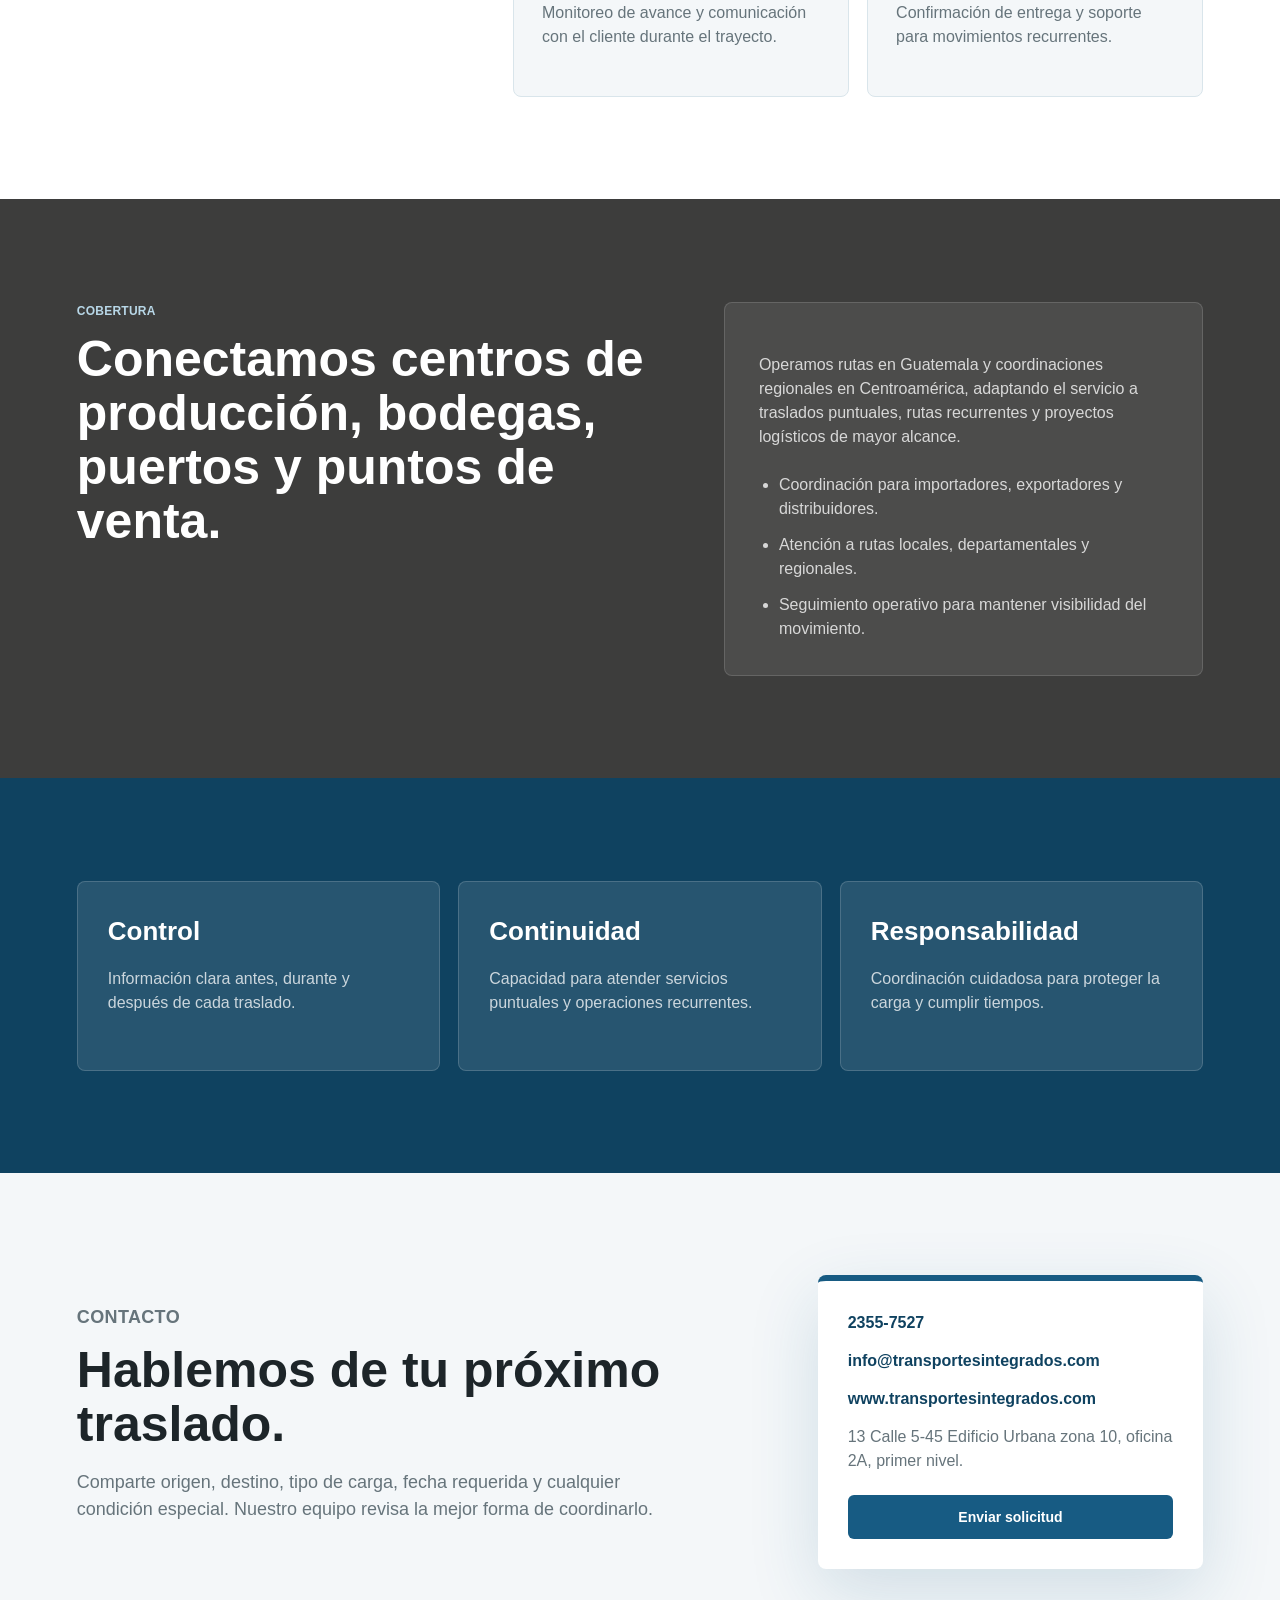
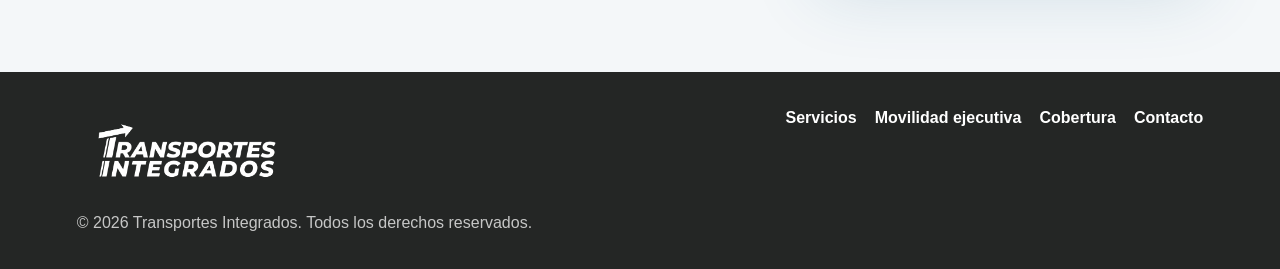
==== commit c7b3be7a: "Merge main into dev and separate executive mobility page" ====
--- a/index.html
+++ b/index.html
@@ -3,267 +3,112 @@
   <head>
     <meta charset="utf-8">
     <meta name="viewport" content="width=device-width, initial-scale=1">
-    <meta name="description" content="Transportes Integrados ofrece soluciones de transporte, carga y logistica terrestre para empresas en Guatemala y Centroamerica.">
+    <meta name="description" content="Transportes Integrados coordina transporte terrestre, carga seca, contenedores y distribución empresarial en Guatemala y Centroamérica.">
     <meta property="og:type" content="website">
     <meta property="og:site_name" content="Transportes Integrados">
-    <meta property="og:title" content="Transportes Integrados | Logistica y transporte terrestre">
-    <meta property="og:description" content="Soluciones de transporte, carga y logistica terrestre para empresas en Guatemala y Centroamerica.">
+    <meta property="og:title" content="Transportes Integrados | Transporte terrestre empresarial">
+    <meta property="og:description" content="Soluciones de transporte, carga y logística terrestre para empresas en Guatemala y Centroamérica.">
     <meta property="og:url" content="https://www.transportesintegrados.com/">
     <meta property="og:image" content="https://www.transportesintegrados.com/assets/1%20logo-TI.png">
     <meta property="og:image:secure_url" content="https://www.transportesintegrados.com/assets/1%20logo-TI.png">
     <meta property="og:image:type" content="image/png">
     <meta name="twitter:card" content="summary_large_image">
-    <meta name="twitter:title" content="Transportes Integrados | Logistica y transporte terrestre">
-    <meta name="twitter:description" content="Soluciones de transporte, carga y logistica terrestre para empresas en Guatemala y Centroamerica.">
+    <meta name="twitter:title" content="Transportes Integrados | Transporte terrestre empresarial">
+    <meta name="twitter:description" content="Soluciones de transporte, carga y logística terrestre para empresas en Guatemala y Centroamérica.">
     <meta name="twitter:image" content="https://www.transportesintegrados.com/assets/1%20logo-TI.png">
-    <title>Transportes Integrados | Logistica y transporte terrestre</title>
+    <title>Transportes Integrados | Transporte terrestre empresarial</title>
     <link rel="icon" type="image/png" href="assets/7%20iso-TI-wh.png">
     <link rel="apple-touch-icon" href="assets/7%20iso-TI-wh.png">
     <link rel="preload" href="assets/hero-transportes-integrados.png" as="image">
     <link rel="preload" href="assets/3%20logo-TI-wh.png" as="image">
-    <link rel="stylesheet" href="styles.css?v=20260715-6">
+    <link rel="stylesheet" href="styles.css?v=20260716-1">
   </head>
-  <body>
-    <header class="site-header">
-      <a class="brand" href="#inicio" aria-label="Transportes Integrados">
-        <img src="assets/3%20logo-TI-wh.png" alt="Transportes Integrados">
-        <span class="brand-fallback" hidden>Transportes Integrados</span>
-      </a>
-      <nav class="nav" aria-label="Principal">
-        <a href="#servicios">Servicios</a>
-        <a href="#pilotos-ejecutivos">Pilotos ejecutivos</a>
-        <a href="#cobertura">Cobertura</a>
-        <a href="#contacto">Contacto</a>
-      </nav>
-      <a class="header-action" href="mailto:info@transportesintegrados.com">Cotizar</a>
-    </header>
+  <body data-page="home">
+    <header class="site-header" data-site-header></header>
 
     <main id="inicio">
       <section class="hero">
         <div class="hero-media" aria-hidden="true"></div>
         <div class="hero-overlay"></div>
         <div class="hero-content">
-          <p class="eyebrow">Carga segura, rutas eficientes</p>
-          <h1>Transporte empresarial con respaldo operativo de punta a punta.</h1>
-          <p class="hero-copy">
-            Movemos mercaderia, contenedores y carga comercial con control, puntualidad
-            y seguimiento para operaciones que no pueden detenerse.
-          </p>
+          <p class="eyebrow">Logística terrestre para empresas</p>
+          <h1>Transporte confiable para operaciones que no pueden detenerse.</h1>
+          <p class="hero-copy">Coordinamos carga seca, contenedores, rutas programadas y traslados especiales con seguimiento operativo, comunicación clara y enfoque empresarial.</p>
           <div class="hero-actions">
-            <a class="button primary" href="mailto:info@transportesintegrados.com">Solicitar cotizacion</a>
-            <a class="button secondary" href="#servicios">Ver servicios</a>
+            <a class="button primary" href="mailto:info@transportesintegrados.com">Solicitar cotización</a>
+            <a class="button secondary" href="#servicios">Ver soluciones</a>
           </div>
-          <dl class="hero-stats" aria-label="Indicadores de servicio">
-            <div>
-              <dt>24/7</dt>
-              <dd>Coordinacion operativa</dd>
-            </div>
-            <div>
-              <dt>GPS</dt>
-              <dd>Seguimiento de rutas</dd>
-            </div>
-            <div>
-              <dt>CA</dt>
-              <dd>Cobertura regional</dd>
-            </div>
+          <dl class="hero-stats" aria-label="Capacidades de servicio">
+            <div><dt>24/7</dt><dd>Coordinación y seguimiento</dd></div>
+            <div><dt>GPS</dt><dd>Monitoreo de rutas</dd></div>
+            <div><dt>CA</dt><dd>Cobertura regional</dd></div>
           </dl>
         </div>
+        <aside class="hero-card" aria-label="Modelo operativo">
+          <p>Modelo operativo</p>
+          <strong>Planificación, unidad asignada, monitoreo y confirmación de entrega.</strong>
+        </aside>
+      </section>
+
+      <section class="intro section">
+        <div class="intro-copy">
+          <p class="eyebrow">Transportes Integrados</p>
+          <h2>Un socio logístico para mover carga con orden, trazabilidad y criterio operativo.</h2>
+        </div>
+        <p>Trabajamos con empresas que necesitan continuidad en su cadena de suministro: importadores, distribuidores, fabricantes, comercios y operadores que dependen de entregas puntuales para cumplir con sus clientes.</p>
       </section>
 
       <section class="section services" id="servicios">
         <div class="section-heading">
           <p class="eyebrow">Soluciones</p>
-          <h2>Servicios para cadenas de suministro que exigen continuidad.</h2>
+          <h2>Servicios diseñados para operaciones empresariales.</h2>
+          <p>Cada movimiento se coordina con datos claros de origen, destino, tipo de carga, tiempos requeridos y condiciones operativas.</p>
         </div>
         <div class="service-grid">
-          <article>
-            <span class="icon">01</span>
-            <h3>Transporte de carga seca</h3>
-            <p>Traslado terrestre para mercaderia paletizada, productos comerciales y operaciones B2B.</p>
-          </article>
-          <article>
-            <span class="icon">02</span>
-            <h3>Contenedores y puerto</h3>
-            <p>Coordinacion para retiros, entregas y movimientos desde puntos logisticos clave.</p>
-          </article>
-          <article>
-            <span class="icon">03</span>
-            <h3>Distribucion programada</h3>
-            <p>Rutas recurrentes con ventanas de entrega, confirmaciones y trazabilidad operativa.</p>
-          </article>
-          <article>
-            <span class="icon">04</span>
-            <h3>Cargas especiales</h3>
-            <p>Planificacion de traslados que requieren coordinacion adicional, permisos o unidades especificas.</p>
-          </article>
+          <article><span class="service-number">01</span><h3>Transporte de carga seca</h3><p>Traslado terrestre para mercadería paletizada, materia prima, producto terminado y carga comercial.</p></article>
+          <article><span class="service-number">02</span><h3>Contenedores y puerto</h3><p>Coordinación para retiros, entregas y movimientos relacionados con puntos logísticos y aduanales.</p></article>
+          <article><span class="service-number">03</span><h3>Distribución programada</h3><p>Rutas recurrentes, ventanas de entrega y seguimiento para abastecimiento comercial o institucional.</p></article>
+          <article><span class="service-number">04</span><h3>Cargas especiales</h3><p>Planificación de traslados con requerimientos específicos de unidad, ruta, coordinación o permisos.</p></article>
+        </div>
+        <a class="executive-service-card" href="movilidad-ejecutiva.html" aria-label="Conocer el servicio de movilidad ejecutiva">
+          <span class="service-number">05</span>
+          <div><p class="eyebrow">Servicio adicional</p><h3>Movilidad ejecutiva</h3><p>Vehículos de última generación, con o sin piloto, para empresas y personas.</p></div>
+          <span class="service-card-link">Conocer servicio <span aria-hidden="true">→</span></span>
+        </a>
+      </section>
+
+      <section class="section industries" id="industrias">
+        <div class="section-heading compact"><p class="eyebrow">Industrias</p><h2>Atención para sectores que valoran cumplimiento y visibilidad.</h2></div>
+        <div class="industry-list" aria-label="Industrias atendidas">
+          <span>Importación y exportación</span><span>Distribución comercial</span><span>Manufactura</span><span>Retail y abastecimiento</span><span>Construcción e insumos</span><span>Operadores logísticos</span>
         </div>
       </section>
 
-      <section class="executive-service" id="pilotos-ejecutivos">
-        <div class="executive-intro">
-          <div class="executive-copy">
-            <p class="eyebrow">Movilidad ejecutiva a tu medida</p>
-            <h2>Vehículos de última generación, con o sin piloto.</h2>
-            <p>
-              Contrata el vehículo por el período que necesitas y decide si deseas incluir
-              un piloto ejecutivo. Atendemos traslados corporativos y personales con una
-              flota moderna, coordinación puntual y atención profesional.
-            </p>
-            <ul class="executive-benefits" aria-label="Beneficios del servicio">
-              <li>Pilotos profesionales</li>
-              <li>Vehículos recientes</li>
-              <li>Atención programada</li>
-            </ul>
-          </div>
-          <div class="executive-media">
-            <img
-              src="assets/pickup-piloto-ejecutivo.png"
-              alt="Pickup blanca de modelo reciente para el servicio de piloto ejecutivo"
-              loading="lazy"
-            >
-          </div>
-
-          <div class="vehicle-showcase" aria-labelledby="vehicle-showcase-title">
-            <div class="vehicle-showcase-heading">
-              <span>Flota disponible</span>
-              <h3 id="vehicle-showcase-title">Elige el vehículo ideal para tu servicio</h3>
-            </div>
-            <img
-              src="assets/flota-ejecutiva-vehiculos.png"
-              alt="Sedán ejecutivo, SUV y pickup doble cabina disponibles para contratación"
-              loading="lazy"
-            >
-            <div class="vehicle-showcase-labels" aria-hidden="true">
-              <div>
-                <strong>Sedán ejecutivo</strong>
-                <span>Confort y presencia</span>
-              </div>
-              <div>
-                <strong>SUV</strong>
-                <span>Espacio y versatilidad</span>
-              </div>
-              <div>
-                <strong>Pickup doble cabina</strong>
-                <span>Capacidad y seguridad</span>
-              </div>
-            </div>
-          </div>
+      <section class="section operation" id="operacion">
+        <div class="operation-copy"><p class="eyebrow">Operación</p><h2>Método claro desde la solicitud hasta la entrega.</h2><p>Convertimos cada requerimiento en una ruta coordinada, con responsables definidos y comunicación durante los puntos críticos del traslado.</p></div>
+        <div class="steps">
+          <article><span>1</span><h3>Levantamiento</h3><p>Origen, destino, tipo de carga, volumen, fecha y condiciones del servicio.</p></article>
+          <article><span>2</span><h3>Planificación</h3><p>Selección de unidad, ruta, horario, documentos y coordinación previa.</p></article>
+          <article><span>3</span><h3>Seguimiento</h3><p>Monitoreo de avance y comunicación con el cliente durante el trayecto.</p></article>
+          <article><span>4</span><h3>Cierre</h3><p>Confirmación de entrega y soporte para movimientos recurrentes.</p></article>
         </div>
-
-        <form class="executive-quote" id="executive-quote-form" novalidate>
-          <label class="quote-field quote-location">
-            <span class="quote-label">Localidad de recogida</span>
-            <select id="pickup-location" name="pickup-location" required>
-              <option value="Sucursal Ciudad de Guatemala">Sucursal Ciudad de Guatemala</option>
-            </select>
-          </label>
-
-          <div class="quote-field date-range-field" id="date-range-field">
-            <span class="quote-label">Fechas del servicio</span>
-            <button
-              class="date-range-trigger"
-              id="date-range-trigger"
-              type="button"
-              aria-haspopup="dialog"
-              aria-expanded="false"
-              aria-controls="date-range-calendar"
-            >
-              <span id="date-range-value">Seleccionar fechas</span>
-              <span class="field-chevron" aria-hidden="true"></span>
-            </button>
-            <input id="start-date" name="start-date" type="hidden">
-            <input id="end-date" name="end-date" type="hidden">
-            <span class="field-error" id="date-range-error" role="alert"></span>
-
-            <div
-              class="date-range-calendar"
-              id="date-range-calendar"
-              role="dialog"
-              aria-modal="false"
-              aria-label="Seleccionar rango de fechas"
-              hidden
-            >
-              <div class="calendar-header">
-                <button class="calendar-nav" id="previous-month" type="button" aria-label="Mes anterior">&larr;</button>
-                <strong id="calendar-month" aria-live="polite"></strong>
-                <button class="calendar-nav" id="next-month" type="button" aria-label="Mes siguiente">&rarr;</button>
-              </div>
-              <div class="calendar-weekdays" aria-hidden="true">
-                <span>Lu</span>
-                <span>Ma</span>
-                <span>Mi</span>
-                <span>Ju</span>
-                <span>Vi</span>
-                <span>Sá</span>
-                <span>Do</span>
-              </div>
-              <div class="calendar-days" id="calendar-days" role="grid"></div>
-              <p class="calendar-help" id="calendar-help">Selecciona la fecha de inicio y después la fecha final.</p>
-              <div class="calendar-actions">
-                <button class="calendar-clear" id="clear-dates" type="button">Limpiar fechas</button>
-                <button class="calendar-confirm" id="confirm-dates" type="button" disabled>Confirmar</button>
-              </div>
-            </div>
-          </div>
-
-          <label class="quote-field quote-time">
-            <span class="quote-label">Hora de recogida</span>
-            <input id="pickup-time" name="pickup-time" type="time" required>
-          </label>
-
-          <label class="quote-field quote-vehicle">
-            <span class="quote-label">Tipo de vehículo</span>
-            <select id="vehicle-type" name="vehicle-type" required>
-              <option value="" selected disabled>Seleccionar vehículo</option>
-              <option value="Pickup doble cabina">Pickup doble cabina</option>
-              <option value="SUV">SUV</option>
-              <option value="Sedán ejecutivo">Sedán ejecutivo</option>
-            </select>
-          </label>
-
-          <button class="quote-submit" type="submit">Cotizar</button>
-          <p class="quote-note">Al cotizar se abrirá tu aplicación de correo con los datos del servicio.</p>
-        </form>
       </section>
 
       <section class="section split" id="cobertura">
-        <div>
-          <p class="eyebrow">Cobertura</p>
-          <h2>Conectamos centros de produccion, bodegas, puertos y puntos de venta.</h2>
-        </div>
-        <div class="coverage-panel">
-          <p>
-            Operamos con una vision integral: planificacion de ruta, asignacion de unidad,
-            monitoreo, confirmacion de entrega y comunicacion clara durante todo el trayecto.
-          </p>
-          <ul>
-            <li>Guatemala y rutas regionales.</li>
-            <li>Atencion para importadores, exportadores y distribuidores.</li>
-            <li>Soporte para operaciones recurrentes o traslados puntuales.</li>
-          </ul>
-        </div>
+        <div><p class="eyebrow">Cobertura</p><h2>Conectamos centros de producción, bodegas, puertos y puntos de venta.</h2></div>
+        <div class="coverage-panel"><p>Operamos rutas en Guatemala y coordinaciones regionales en Centroamérica, adaptando el servicio a traslados puntuales, rutas recurrentes y proyectos logísticos de mayor alcance.</p><ul><li>Coordinación para importadores, exportadores y distribuidores.</li><li>Atención a rutas locales, departamentales y regionales.</li><li>Seguimiento operativo para mantener visibilidad del movimiento.</li></ul></div>
       </section>
 
+      <section class="section trust"><div class="trust-grid"><article><strong>Control</strong><p>Información clara antes, durante y después de cada traslado.</p></article><article><strong>Continuidad</strong><p>Capacidad para atender servicios puntuales y operaciones recurrentes.</p></article><article><strong>Responsabilidad</strong><p>Coordinación cuidadosa para proteger la carga y cumplir tiempos.</p></article></div></section>
+
       <section class="section contact" id="contacto">
-        <div>
-          <p class="eyebrow">Contacto</p>
-          <h2>Listos para coordinar tu proximo traslado.</h2>
-          <p>Comparte origen, destino, tipo de carga y fecha requerida. Nuestro equipo te responde con la mejor ruta operativa.</p>
-        </div>
-        <div class="contact-card">
-          <a href="tel:+50223557527">2355-7527</a>
-          <a href="mailto:info@transportesintegrados.com">info@transportesintegrados.com</a>
-          <a href="https://www.transportesintegrados.com">www.transportesintegrados.com</a>
-          <p>13 Calle 5-45 Edificio Urbana zona 10, oficina 2A, primer nivel.</p>
-        </div>
+        <div><p class="eyebrow">Contacto</p><h2>Hablemos de tu próximo traslado.</h2><p>Comparte origen, destino, tipo de carga, fecha requerida y cualquier condición especial. Nuestro equipo revisa la mejor forma de coordinarlo.</p></div>
+        <div class="contact-card"><a href="tel:+50223557527">2355-7527</a><a href="mailto:info@transportesintegrados.com">info@transportesintegrados.com</a><a href="https://www.transportesintegrados.com">www.transportesintegrados.com</a><p>13 Calle 5-45 Edificio Urbana zona 10, oficina 2A, primer nivel.</p><a class="button primary" href="mailto:info@transportesintegrados.com">Enviar solicitud</a></div>
       </section>
     </main>
 
-    <footer class="site-footer">
-      <p>&copy; <span id="year"></span> Transportes Integrados. Todos los derechos reservados.</p>
-      <a href="#inicio">Volver arriba</a>
-    </footer>
-
-    <script src="script.js?v=20260715-6"></script>
+    <footer class="site-footer" data-site-footer></footer>
+    <script src="site-chrome.js?v=20260716-1"></script>
+    <script src="script.js?v=20260716-1"></script>
   </body>
 </html>
--- a/styles.css
+++ b/styles.css
@@ -1,977 +1,141 @@
-:root {
-  --blue: #175b83;
-  --blue-2: #0f4260;
-  --blue-3: #e7f1f7;
-  --charcoal: #3d3d3c;
-  --charcoal-2: #242625;
-  --ink: #262a2c;
-  --muted: #667085;
-  --line: #d9e5eb;
-  --paper: #f4f7f9;
-  --white: #ffffff;
-  --shadow: 0 24px 70px rgba(23, 91, 131, 0.18);
-}
+:root { --blue:#175b83; --blue-2:#0f4260; --blue-3:#dcecf4; --charcoal:#3d3d3c; --charcoal-2:#242625; --ink:#1d2529; --muted:#66747b; --line:#d9e5eb; --paper:#f4f7f9; --paper-2:#edf3f6; --white:#fff; --accent:#b8d7e7; --shadow:0 24px 70px rgba(23,91,131,.16); }
+* { box-sizing:border-box; }
+html { scroll-behavior:smooth; }
+body { margin:0; color:var(--ink); background:var(--paper); font-family:Arial,Helvetica,sans-serif; line-height:1.5; }
+body.menu-open { overflow:hidden; }
+a { color:inherit; text-decoration:none; }
+img { display:block; max-width:100%; }
+h1,h2,h3,p { overflow-wrap:anywhere; }
+h1 { margin:0; font-size:clamp(42px,6vw,76px); line-height:.98; }
+h2 { margin:0; font-size:clamp(30px,4vw,50px); line-height:1.08; }
+h3 { margin:16px 0 10px; font-size:21px; line-height:1.17; }
+.site-header { position:fixed; z-index:30; top:0; right:0; left:0; display:grid; grid-template-columns:auto 1fr auto; align-items:center; gap:28px; padding:16px clamp(20px,5vw,72px); color:var(--white); background:rgba(30,35,36,.88); border-bottom:1px solid rgba(255,255,255,.14); backdrop-filter:blur(18px); }
+.brand { display:flex; align-items:center; min-width:226px; }
+.brand img { width:min(246px,54vw); height:auto; }
+.brand img[hidden], .brand-fallback[hidden] { display:none; }
+.brand-fallback { font-size:22px; font-weight:900; }
+.nav { display:flex; justify-content:center; gap:clamp(14px,1.8vw,28px); color:rgba(255,255,255,.82); font-size:13px; font-weight:800; }
+.nav a { padding:8px 0; }
+.nav a:hover { color:var(--white); }
+.menu-toggle { display:none; width:44px; height:44px; padding:0; color:var(--white); background:transparent; border:1px solid rgba(255,255,255,.28); border-radius:6px; }
+.menu-toggle span { display:block; width:18px; height:2px; margin:4px auto; background:currentColor; }
+.header-action,.button { display:inline-flex; align-items:center; justify-content:center; min-height:44px; padding:0 18px; border-radius:6px; font-size:14px; font-weight:900; }
+.header-action,.button.primary { color:var(--white); background:var(--blue); }
+.header-action:hover,.button.primary:hover { background:var(--blue-2); }
+.button.secondary { color:var(--white); border:1px solid rgba(255,255,255,.52); }
+.hero { position:relative; display:grid; min-height:820px; align-items:center; overflow:hidden; color:var(--white); background:var(--charcoal-2); }
+.hero-media,.hero-overlay { position:absolute; inset:0; }
+.hero-media { background:url("assets/hero-transportes-integrados.png") center/cover; transform:scale(1.02); }
+.hero-overlay { background:linear-gradient(90deg,rgba(24,27,28,.98),rgba(22,57,75,.88) 45%,rgba(23,91,131,.1)),linear-gradient(0deg,rgba(24,27,28,.62),rgba(24,27,28,.06)); }
+.hero-content { position:relative; z-index:1; width:min(790px,calc(100% - 40px)); margin-left:clamp(20px,7vw,96px); padding-top:92px; }
+.eyebrow { margin:0 0 12px; color:var(--blue); font-size:12px; font-weight:900; letter-spacing:.02em; text-transform:uppercase; }
+.hero .eyebrow,.split .eyebrow { color:var(--accent); }
+.hero-copy { max-width:650px; margin:24px 0 0; color:rgba(255,255,255,.82); font-size:19px; }
+.hero-actions { display:flex; flex-wrap:wrap; gap:14px; margin-top:34px; }
+.hero-stats { display:grid; grid-template-columns:repeat(3,minmax(0,1fr)); gap:14px; max-width:660px; margin:52px 0 0; }
+.hero-stats div { min-height:104px; padding:18px; background:rgba(255,255,255,.11); border:1px solid rgba(255,255,255,.16); border-radius:8px; }
+.hero-stats dt { font-size:28px; font-weight:900; }
+.hero-stats dd { margin:3px 0 0; color:rgba(255,255,255,.72); font-size:13px; }
+.hero-card { position:absolute; right:clamp(20px,5vw,80px); bottom:clamp(28px,6vw,78px); z-index:1; width:min(340px,calc(100% - 40px)); padding:24px; background:rgba(255,255,255,.12); border:1px solid rgba(255,255,255,.18); border-radius:8px; backdrop-filter:blur(14px); }
+.hero-card p { margin:0 0 8px; color:var(--accent); font-size:12px; font-weight:900; text-transform:uppercase; }
+.hero-card strong { display:block; font-size:21px; line-height:1.18; }
+.section { padding:clamp(68px,8vw,112px) clamp(20px,6vw,88px); }
+.intro { display:grid; grid-template-columns:minmax(0,1.25fr) minmax(320px,.75fr); gap:48px; align-items:end; background:var(--white); }
+.intro > p { margin:0; color:var(--muted); font-size:19px; }
+.section-heading { display:grid; grid-template-columns:minmax(0,.78fr) minmax(0,1.45fr) minmax(280px,.65fr); align-items:end; gap:32px; margin-bottom:34px; }
+.section-heading.compact { grid-template-columns:minmax(0,.62fr) minmax(0,1fr); }
+.section-heading p:not(.eyebrow) { margin:0; color:var(--muted); }
+.service-grid { display:grid; grid-template-columns:repeat(4,minmax(0,1fr)); gap:18px; }
+.service-grid article { min-height:305px; padding:28px; background:var(--white); border:1px solid var(--line); border-radius:8px; box-shadow:0 10px 30px rgba(23,91,131,.07); }
+.service-grid p,.operation-copy p,.steps p,.trust-grid p,.coverage-panel,.contact p { color:var(--muted); }
+.service-number,.steps span { display:inline-flex; align-items:center; justify-content:center; width:48px; height:48px; color:var(--blue); background:var(--blue-3); border-radius:8px; font-weight:900; }
+.executive-service-card { display:grid; grid-template-columns:auto minmax(0,1fr) auto; gap:24px; align-items:center; margin-top:18px; padding:28px; color:var(--white); background:linear-gradient(105deg,var(--blue-2),var(--blue)); border-radius:8px; box-shadow:var(--shadow); transition:transform .16s ease,box-shadow .16s ease; }
+.executive-service-card:hover { transform:translateY(-2px); box-shadow:0 30px 75px rgba(15,66,96,.26); }
+.executive-service-card .eyebrow { margin-bottom:6px; color:var(--accent); }
+.executive-service-card h3 { margin:0; font-size:28px; }
+.executive-service-card div > p:last-child { margin:6px 0 0; color:rgba(255,255,255,.82); }
+.service-card-link { font-size:14px; font-weight:900; white-space:nowrap; }
+.industries { background:var(--paper-2); }
+.industry-list { display:grid; grid-template-columns:repeat(3,minmax(0,1fr)); gap:14px; }
+.industry-list span { display:flex; min-height:72px; align-items:center; padding:0 22px; color:var(--charcoal-2); background:var(--white); border-left:5px solid var(--blue); border-radius:8px; font-weight:900; box-shadow:0 10px 28px rgba(23,91,131,.06); }
+.operation { display:grid; grid-template-columns:minmax(280px,.72fr) minmax(0,1.28fr); gap:48px; background:var(--white); }
+.operation-copy { position:sticky; top:110px; align-self:start; }
+.operation-copy p { margin:22px 0 0; font-size:18px; }
+.steps { display:grid; grid-template-columns:repeat(2,minmax(0,1fr)); gap:18px; }
+.steps article { min-height:230px; padding:28px; background:var(--paper); border:1px solid var(--line); border-radius:8px; }
+.split { display:grid; grid-template-columns:minmax(0,1fr) minmax(360px,.8fr); gap:48px; color:var(--white); background:var(--charcoal); }
+.split h2 { color:var(--white); }
+.coverage-panel { padding:34px; color:rgba(255,255,255,.78); background:rgba(255,255,255,.08); border:1px solid rgba(255,255,255,.14); border-radius:8px; }
+.coverage-panel ul { margin:24px 0 0; padding-left:20px; }
+.coverage-panel li + li { margin-top:12px; }
+.trust { background:var(--blue-2); }
+.trust-grid { display:grid; grid-template-columns:repeat(3,minmax(0,1fr)); gap:18px; }
+.trust-grid article { min-height:190px; padding:30px; color:var(--white); background:rgba(255,255,255,.1); border:1px solid rgba(255,255,255,.16); border-radius:8px; }
+.trust-grid strong { display:block; font-size:26px; }
+.trust-grid p { margin-bottom:0; color:rgba(255,255,255,.76); }
+.contact { display:grid; grid-template-columns:minmax(0,1fr) minmax(320px,.55fr); gap:40px; align-items:center; }
+.contact p { max-width:620px; font-size:18px; }
+.contact-card { display:grid; gap:14px; padding:30px; background:var(--white); border-top:6px solid var(--blue); border-radius:8px; box-shadow:var(--shadow); }
+.contact-card a:not(.button) { color:var(--blue-2); font-weight:900; }
+.contact-card p { margin:0; font-size:16px; }
+.contact-card .button { margin-top:8px; }
+.site-footer { display:flex; justify-content:space-between; gap:24px; padding:34px clamp(20px,6vw,88px); color:rgba(255,255,255,.74); background:var(--charcoal-2); }
+.site-footer img { width:220px; margin-bottom:16px; }
+.site-footer p { margin:0; }
+.site-footer nav { display:flex; flex-wrap:wrap; align-items:start; justify-content:flex-end; gap:18px; color:var(--white); font-weight:800; }
 
-* {
-  box-sizing: border-box;
-}
+/* Movilidad ejecutiva */
+.executive-service { padding:clamp(128px,15vw,172px) clamp(20px,6vw,88px) clamp(68px,8vw,112px); background:linear-gradient(180deg,#edf4f7 0%,var(--paper) 100%); }
+.executive-page-heading { max-width:860px; margin:0 auto clamp(36px,5vw,58px); text-align:center; }
+.executive-page-heading h1 { font-size:clamp(38px,5vw,64px); }
+.executive-page-heading > p:last-child { max-width:720px; margin:22px auto 0; color:var(--muted); font-size:18px; }
+.executive-intro { display:grid; grid-template-columns:minmax(280px,.9fr) minmax(360px,1.1fr); gap:clamp(28px,5vw,70px); align-items:center; max-width:1320px; margin:0 auto; }
+.executive-copy > p:not(.eyebrow) { max-width:600px; margin:22px 0 0; color:var(--muted); font-size:18px; }
+.executive-benefits { display:flex; flex-wrap:wrap; gap:10px; margin:28px 0 0; padding:0; list-style:none; }
+.executive-benefits li { padding:8px 12px; color:var(--blue-2); background:var(--white); border:1px solid var(--line); border-radius:999px; font-size:13px; font-weight:900; }
+.executive-benefits li::before { content:"✓"; margin-right:7px; color:var(--blue); }
+.executive-media { overflow:hidden; min-height:400px; border-radius:14px; box-shadow:0 20px 54px rgba(23,91,131,.18); }
+.executive-media img { width:100%; height:100%; min-height:400px; object-fit:cover; }
+.vehicle-showcase { grid-column:1 / -1; overflow:hidden; margin-top:clamp(12px,3vw,28px); background:var(--white); border:1px solid var(--line); border-radius:14px; box-shadow:0 16px 44px rgba(23,91,131,.1); }
+.vehicle-showcase-heading { display:flex; align-items:baseline; justify-content:space-between; gap:24px; padding:22px 26px 0; }
+.vehicle-showcase-heading span { color:var(--blue); font-size:12px; font-weight:900; text-transform:uppercase; }
+.vehicle-showcase-heading h3 { margin:0; font-size:clamp(20px,2.2vw,28px); text-align:right; }
+.vehicle-showcase > img { width:100%; height:auto; margin-top:10px; }
+.vehicle-showcase-labels { display:grid; grid-template-columns:repeat(3,minmax(0,1fr)); border-top:1px solid var(--line); }
+.vehicle-showcase-labels div { display:grid; gap:3px; padding:16px 20px 18px; text-align:center; }
+.vehicle-showcase-labels div + div { border-left:1px solid var(--line); }
+.vehicle-showcase-labels strong { color:var(--blue-2); font-size:14px; }
+.vehicle-showcase-labels span { color:var(--muted); font-size:12px; }
+.executive-quote { position:relative; z-index:2; display:grid; grid-template-columns:minmax(220px,1.35fr) minmax(210px,1.2fr) minmax(150px,.7fr) minmax(190px,1fr) minmax(150px,.72fr); gap:12px; align-items:stretch; max-width:1320px; margin:24px auto 0; padding:18px; background:var(--white); border-bottom:5px solid var(--blue); border-radius:12px; box-shadow:0 22px 60px rgba(23,91,131,.22); }
+.quote-field { position:relative; display:flex; min-width:0; min-height:68px; flex-direction:column; justify-content:center; padding:10px 14px; background:#edf2f5; border:1px solid transparent; border-radius:7px; }
+.quote-field:focus-within { background:var(--white); border-color:var(--blue); box-shadow:0 0 0 3px rgba(23,91,131,.12); }
+.quote-field.is-invalid { border-color:#b42318; }
+.quote-label { display:block; margin-bottom:2px; color:var(--muted); font-size:12px; font-weight:700; }
+.quote-field select,.quote-field input,.date-range-trigger { width:100%; min-width:0; margin:0; padding:0; color:var(--ink); background:transparent; border:0; outline:0; font:inherit; font-size:14px; font-weight:800; }
+.quote-field select,.quote-field input[type="time"] { min-height:25px; }
+.quote-field select { overflow:hidden; text-overflow:ellipsis; white-space:nowrap; }
+.date-range-trigger { display:flex; align-items:center; justify-content:space-between; gap:10px; text-align:left; cursor:pointer; }
+.field-chevron { width:8px; height:8px; flex:0 0 auto; border-right:2px solid var(--muted); border-bottom:2px solid var(--muted); transform:rotate(45deg) translateY(-2px); }
+.field-error { position:absolute; top:calc(100% + 8px); left:0; color:#b42318; font-size:12px; font-weight:700; }
+.quote-submit { width:100%; min-width:0; min-height:68px; padding:0 22px; color:var(--white); background:var(--blue); border:0; border-radius:7px; font:inherit; font-size:14px; font-weight:900; text-transform:uppercase; cursor:pointer; transition:background .16s ease,transform .16s ease; }
+.quote-submit:hover { background:var(--blue-2); transform:translateY(-1px); }
+.quote-note { grid-column:1 / -1; margin:0; color:var(--muted); font-size:12px; text-align:right; }
+.date-range-calendar { position:absolute; z-index:40; top:calc(100% + 16px); right:0; width:min(330px,calc(100vw - 32px)); padding:14px; color:var(--white); background:var(--blue-2); border:1px solid rgba(255,255,255,.12); border-radius:14px; box-shadow:0 28px 70px rgba(15,66,96,.34); }
+.date-range-calendar[hidden] { display:none; }
+.calendar-header { display:grid; grid-template-columns:34px 1fr 34px; align-items:center; gap:8px; margin-bottom:8px; text-align:center; }
+.calendar-header strong { font-size:15px; text-transform:capitalize; }
+.calendar-nav { width:34px; height:34px; color:var(--white); background:rgba(255,255,255,.08); border:0; border-radius:50%; font-size:14px; cursor:pointer; }
+.calendar-nav:hover,.calendar-day:hover:not(:disabled) { background:rgba(255,255,255,.16); }
+.calendar-weekdays,.calendar-days { display:grid; grid-template-columns:repeat(7,minmax(0,1fr)); gap:2px; }
+.calendar-weekdays { margin-bottom:2px; color:rgba(255,255,255,.62); font-size:10px; font-weight:800; text-align:center; }
+.calendar-weekdays span { padding:3px 0; }
+.calendar-day { height:30px; min-width:0; padding:0; color:var(--white); background:transparent; border:0; border-radius:8px; font:inherit; font-size:12px; font-weight:800; cursor:pointer; }
+.calendar-day.is-outside { color:rgba(255,255,255,.3); }.calendar-day:disabled { color:rgba(255,255,255,.22); cursor:not-allowed; }.calendar-day.is-in-range { background:rgba(139,196,224,.18); }.calendar-day.is-start,.calendar-day.is-end { background:var(--blue); box-shadow:inset 0 0 0 2px #8bc4e0; }
+.calendar-help { min-height:15px; margin:8px 0 0; color:rgba(255,255,255,.68); font-size:10px; line-height:1.35; }
+.calendar-actions { display:grid; grid-template-columns:1fr 1.3fr; gap:8px; margin-top:10px; }
+.calendar-clear,.calendar-confirm { min-height:36px; padding:0 8px; border:0; border-radius:999px; font:inherit; font-size:11px; font-weight:900; cursor:pointer; }.calendar-clear { color:#b9d9e9; background:transparent; }.calendar-confirm { color:var(--white); background:var(--blue); }.calendar-confirm:disabled { opacity:.42; cursor:not-allowed; }
+.quote-submit:focus-visible,.calendar-nav:focus-visible,.calendar-day:focus-visible,.calendar-clear:focus-visible,.calendar-confirm:focus-visible { outline:3px solid rgba(23,91,131,.28); outline-offset:2px; }
 
-html {
-  scroll-behavior: smooth;
-}
-
-body {
-  margin: 0;
-  color: var(--ink);
-  background: var(--paper);
-  font-family: Arial, Helvetica, sans-serif;
-  line-height: 1.5;
-}
-
-a {
-  color: inherit;
-  text-decoration: none;
-}
-
-.site-header {
-  position: fixed;
-  z-index: 10;
-  top: 0;
-  left: 0;
-  right: 0;
-  display: flex;
-  align-items: center;
-  justify-content: space-between;
-  gap: 24px;
-  padding: 18px clamp(20px, 5vw, 72px);
-  color: var(--white);
-  background: rgba(36, 38, 37, 0.82);
-  border-bottom: 1px solid rgba(255, 255, 255, 0.14);
-  backdrop-filter: blur(16px);
-}
-
-.brand {
-  display: flex;
-  align-items: center;
-  min-width: 250px;
-}
-
-.brand img {
-  width: min(250px, 52vw);
-  height: auto;
-  display: block;
-}
-
-.brand img[hidden],
-.brand-fallback[hidden] {
-  display: none;
-}
-
-.brand-fallback {
-  color: var(--white);
-  font-size: 20px;
-  font-weight: 900;
-  letter-spacing: -0.02em;
-}
-
-.nav {
-  display: flex;
-  gap: 28px;
-  color: rgba(255, 255, 255, 0.86);
-  font-size: 14px;
-  font-weight: 700;
-}
-
-.nav a:hover {
-  color: var(--white);
-}
-
-.header-action,
-.button {
-  display: inline-flex;
-  align-items: center;
-  justify-content: center;
-  min-height: 44px;
-  padding: 0 18px;
-  border-radius: 6px;
-  font-weight: 800;
-}
-
-.header-action,
-.button.primary {
-  color: var(--white);
-  background: var(--blue);
-}
-
-.button.secondary {
-  color: var(--white);
-  border: 1px solid rgba(255, 255, 255, 0.52);
-}
-
-.hero {
-  position: relative;
-  min-height: 760px;
-  display: grid;
-  align-items: center;
-  overflow: hidden;
-  color: var(--white);
-  background: var(--charcoal-2);
-}
-
-.hero-media,
-.hero-overlay {
-  position: absolute;
-  inset: 0;
-}
-
-.hero-media {
-  background-image: url("assets/hero-transportes-integrados.png");
-  background-size: cover;
-  background-position: center;
-  transform: scale(1.02);
-}
-
-.hero-overlay {
-  background:
-    linear-gradient(90deg, rgba(24, 27, 28, 0.97) 0%, rgba(23, 91, 131, 0.72) 42%, rgba(23, 91, 131, 0.08) 100%),
-    linear-gradient(0deg, rgba(24, 27, 28, 0.58), rgba(24, 27, 28, 0.04));
-}
-
-.hero-content {
-  position: relative;
-  z-index: 1;
-  width: min(760px, calc(100% - 40px));
-  margin-left: clamp(20px, 7vw, 96px);
-  padding-top: 88px;
-}
-
-.eyebrow {
-  margin: 0 0 12px;
-  color: var(--blue);
-  font-size: 13px;
-  font-weight: 900;
-  letter-spacing: 0;
-  text-transform: uppercase;
-}
-
-.hero .eyebrow,
-.split .eyebrow {
-  color: #8bc4e0;
-}
-
-h1,
-h2,
-h3,
-p {
-  overflow-wrap: anywhere;
-}
-
-h1 {
-  margin: 0;
-  max-width: 720px;
-  font-size: clamp(42px, 6vw, 76px);
-  line-height: 0.98;
-}
-
-h2 {
-  margin: 0;
-  font-size: clamp(30px, 4vw, 48px);
-  line-height: 1.08;
-}
-
-h3 {
-  margin: 18px 0 10px;
-  font-size: 22px;
-  line-height: 1.15;
-}
-
-.hero-copy {
-  max-width: 610px;
-  margin: 24px 0 0;
-  color: rgba(255, 255, 255, 0.82);
-  font-size: 19px;
-}
-
-.hero-actions {
-  display: flex;
-  flex-wrap: wrap;
-  gap: 14px;
-  margin-top: 34px;
-}
-
-.hero-stats {
-  display: grid;
-  grid-template-columns: repeat(3, minmax(0, 1fr));
-  gap: 16px;
-  max-width: 630px;
-  margin: 52px 0 0;
-}
-
-.hero-stats div {
-  padding: 18px;
-  background: rgba(255, 255, 255, 0.11);
-  border: 1px solid rgba(255, 255, 255, 0.16);
-  border-radius: 8px;
-}
-
-.hero-stats dt {
-  font-size: 28px;
-  font-weight: 900;
-}
-
-.hero-stats dd {
-  margin: 3px 0 0;
-  color: rgba(255, 255, 255, 0.72);
-  font-size: 13px;
-}
-
-.section {
-  padding: clamp(68px, 8vw, 112px) clamp(20px, 6vw, 88px);
-}
-
-.section-heading {
-  display: grid;
-  grid-template-columns: minmax(0, 0.9fr) minmax(0, 1.5fr);
-  align-items: end;
-  gap: 32px;
-  margin-bottom: 34px;
-}
-
-.service-grid {
-  display: grid;
-  grid-template-columns: repeat(4, minmax(0, 1fr));
-  gap: 18px;
-}
-
-.service-grid article {
-  min-height: 270px;
-  padding: 28px;
-  background: var(--white);
-  border: 1px solid var(--line);
-  border-radius: 8px;
-  box-shadow: 0 10px 30px rgba(23, 91, 131, 0.07);
-}
-
-.service-grid p,
-.coverage-panel,
-.contact p {
-  color: var(--muted);
-}
-
-.icon {
-  display: inline-flex;
-  align-items: center;
-  justify-content: center;
-  width: 48px;
-  height: 48px;
-  color: var(--blue);
-  background: var(--blue-3);
-  border-radius: 8px;
-  font-weight: 900;
-}
-
-.executive-service {
-  position: relative;
-  padding: clamp(68px, 8vw, 112px) clamp(20px, 6vw, 88px);
-  background:
-    linear-gradient(135deg, rgba(231, 241, 247, 0.9), rgba(255, 255, 255, 0.96)),
-    var(--white);
-}
-
-.executive-intro {
-  display: grid;
-  grid-template-columns: minmax(0, 0.86fr) minmax(420px, 1.14fr);
-  align-items: stretch;
-  gap: clamp(32px, 5vw, 72px);
-  max-width: 1400px;
-  margin: 0 auto;
-}
-
-.executive-copy {
-  align-self: center;
-  padding: 18px 0 0;
-}
-
-.executive-copy > p:not(.eyebrow) {
-  max-width: 620px;
-  margin: 24px 0 0;
-  color: var(--muted);
-  font-size: 18px;
-}
-
-.executive-benefits {
-  display: flex;
-  flex-wrap: wrap;
-  gap: 10px;
-  margin: 28px 0 0;
-  padding: 0;
-  list-style: none;
-}
-
-.executive-benefits li {
-  padding: 9px 13px;
-  color: var(--blue-2);
-  background: var(--white);
-  border: 1px solid var(--line);
-  border-radius: 999px;
-  font-size: 13px;
-  font-weight: 800;
-}
-
-.executive-benefits li::before {
-  content: "";
-  display: inline-block;
-  width: 7px;
-  height: 7px;
-  margin-right: 8px;
-  background: var(--blue);
-  border-radius: 50%;
-}
-
-.executive-media {
-  min-height: 390px;
-  overflow: hidden;
-  background: var(--charcoal-2);
-  border-radius: 14px;
-  box-shadow: var(--shadow);
-}
-
-.executive-media img {
-  display: block;
-  width: 100%;
-  height: 100%;
-  min-height: 390px;
-  object-fit: cover;
-  object-position: center;
-}
-
-.vehicle-showcase {
-  grid-column: 1 / -1;
-  width: 100%;
-  max-width: 1320px;
-  margin: clamp(34px, 5vw, 58px) auto 0;
-  overflow: hidden;
-  background: var(--white);
-  border: 1px solid var(--line);
-  border-radius: 14px;
-  box-shadow: 0 16px 44px rgba(23, 91, 131, 0.1);
-}
-
-.vehicle-showcase-heading {
-  display: flex;
-  align-items: baseline;
-  justify-content: space-between;
-  gap: 24px;
-  padding: 22px 26px 0;
-}
-
-.vehicle-showcase-heading span {
-  color: var(--blue);
-  font-size: 12px;
-  font-weight: 900;
-  text-transform: uppercase;
-}
-
-.vehicle-showcase-heading h3 {
-  margin: 0;
-  font-size: clamp(20px, 2.2vw, 28px);
-  text-align: right;
-}
-
-.vehicle-showcase > img {
-  display: block;
-  width: 100%;
-  height: auto;
-  margin-top: 10px;
-}
-
-.vehicle-showcase-labels {
-  display: grid;
-  grid-template-columns: repeat(3, minmax(0, 1fr));
-  border-top: 1px solid var(--line);
-}
-
-.vehicle-showcase-labels div {
-  display: grid;
-  gap: 3px;
-  padding: 16px 20px 18px;
-  text-align: center;
-}
-
-.vehicle-showcase-labels div + div {
-  border-left: 1px solid var(--line);
-}
-
-.vehicle-showcase-labels strong {
-  color: var(--blue-2);
-  font-size: 14px;
-}
-
-.vehicle-showcase-labels span {
-  color: var(--muted);
-  font-size: 12px;
-}
-
-.executive-quote {
-  position: relative;
-  z-index: 2;
-  display: grid;
-  grid-template-columns: minmax(220px, 1.35fr) minmax(210px, 1.2fr) minmax(150px, 0.7fr) minmax(190px, 1fr) minmax(150px, 0.72fr);
-  gap: 12px;
-  align-items: stretch;
-  max-width: 1320px;
-  margin: 24px auto 0;
-  padding: 18px;
-  background: var(--white);
-  border-bottom: 5px solid var(--blue);
-  border-radius: 12px;
-  box-shadow: 0 22px 60px rgba(23, 91, 131, 0.22);
-}
-
-.quote-field {
-  position: relative;
-  display: flex;
-  min-width: 0;
-  flex-direction: column;
-  justify-content: center;
-  min-height: 68px;
-  padding: 10px 14px;
-  background: #edf2f5;
-  border: 1px solid transparent;
-  border-radius: 7px;
-}
-
-.quote-field:focus-within {
-  background: var(--white);
-  border-color: var(--blue);
-  box-shadow: 0 0 0 3px rgba(23, 91, 131, 0.12);
-}
-
-.quote-field.is-invalid {
-  border-color: #b42318;
-}
-
-.quote-label {
-  display: block;
-  margin-bottom: 2px;
-  color: var(--muted);
-  font-size: 12px;
-  font-weight: 700;
-}
-
-.quote-field select,
-.quote-field input,
-.date-range-trigger {
-  width: 100%;
-  min-width: 0;
-  margin: 0;
-  padding: 0;
-  color: var(--ink);
-  background: transparent;
-  border: 0;
-  border-radius: 0;
-  outline: 0;
-  font: inherit;
-  font-size: 14px;
-  font-weight: 800;
-}
-
-.quote-field select,
-.quote-field input[type="time"] {
-  min-height: 25px;
-}
-
-.quote-field select {
-  overflow: hidden;
-  text-overflow: ellipsis;
-  white-space: nowrap;
-}
-
-.date-range-trigger {
-  display: flex;
-  align-items: center;
-  justify-content: space-between;
-  gap: 10px;
-  text-align: left;
-  cursor: pointer;
-}
-
-.field-chevron {
-  width: 8px;
-  height: 8px;
-  flex: 0 0 auto;
-  border-right: 2px solid var(--muted);
-  border-bottom: 2px solid var(--muted);
-  transform: rotate(45deg) translateY(-2px);
-}
-
-.field-error {
-  position: absolute;
-  top: calc(100% + 8px);
-  left: 0;
-  color: #b42318;
-  font-size: 12px;
-  font-weight: 700;
-}
-
-.quote-submit {
-  width: 100%;
-  min-width: 0;
-  min-height: 68px;
-  padding: 0 22px;
-  color: var(--white);
-  background: var(--blue);
-  border: 0;
-  border-radius: 7px;
-  font: inherit;
-  font-size: 14px;
-  font-weight: 900;
-  text-transform: uppercase;
-  cursor: pointer;
-  transition: background 160ms ease, transform 160ms ease;
-}
-
-.quote-submit:hover {
-  background: var(--blue-2);
-  transform: translateY(-1px);
-}
-
-.quote-submit:focus-visible,
-.calendar-nav:focus-visible,
-.calendar-day:focus-visible,
-.calendar-clear:focus-visible,
-.calendar-confirm:focus-visible {
-  outline: 3px solid rgba(23, 91, 131, 0.28);
-  outline-offset: 2px;
-}
-
-.quote-note {
-  grid-column: 1 / -1;
-  margin: 0;
-  color: var(--muted);
-  font-size: 12px;
-  text-align: right;
-}
-
-.date-range-calendar {
-  position: absolute;
-  z-index: 20;
-  top: calc(100% + 16px);
-  right: 0;
-  left: auto;
-  width: min(330px, calc(100vw - 32px));
-  padding: 14px;
-  color: var(--white);
-  background: var(--blue-2);
-  border: 1px solid rgba(255, 255, 255, 0.12);
-  border-radius: 14px;
-  box-shadow: 0 28px 70px rgba(15, 66, 96, 0.34);
-}
-
-.date-range-calendar[hidden] {
-  display: none;
-}
-
-.calendar-header {
-  display: grid;
-  grid-template-columns: 34px 1fr 34px;
-  align-items: center;
-  gap: 8px;
-  margin-bottom: 8px;
-  text-align: center;
-}
-
-.calendar-header strong {
-  font-size: 15px;
-  text-transform: capitalize;
-}
-
-.calendar-nav {
-  width: 34px;
-  height: 34px;
-  color: var(--white);
-  background: rgba(255, 255, 255, 0.08);
-  border: 0;
-  border-radius: 50%;
-  font-size: 14px;
-  cursor: pointer;
-}
-
-.calendar-nav:hover {
-  background: rgba(255, 255, 255, 0.16);
-}
-
-.calendar-weekdays,
-.calendar-days {
-  display: grid;
-  grid-template-columns: repeat(7, minmax(0, 1fr));
-  gap: 2px;
-}
-
-.calendar-weekdays {
-  margin-bottom: 2px;
-  color: rgba(255, 255, 255, 0.62);
-  font-size: 10px;
-  font-weight: 800;
-  text-align: center;
-}
-
-.calendar-weekdays span {
-  padding: 3px 0;
-}
-
-.calendar-day {
-  height: 30px;
-  min-width: 0;
-  padding: 0;
-  color: var(--white);
-  background: transparent;
-  border: 0;
-  border-radius: 8px;
-  font: inherit;
-  font-size: 12px;
-  font-weight: 800;
-  cursor: pointer;
-}
-
-.calendar-day:hover:not(:disabled) {
-  background: rgba(255, 255, 255, 0.14);
-}
-
-.calendar-day.is-outside {
-  color: rgba(255, 255, 255, 0.3);
-}
-
-.calendar-day:disabled {
-  color: rgba(255, 255, 255, 0.22);
-  cursor: not-allowed;
-}
-
-.calendar-day.is-in-range {
-  background: rgba(139, 196, 224, 0.18);
-}
-
-.calendar-day.is-start,
-.calendar-day.is-end {
-  color: var(--white);
-  background: var(--blue);
-  box-shadow: inset 0 0 0 2px #8bc4e0;
-}
-
-.calendar-help {
-  min-height: 15px;
-  margin: 8px 0 0;
-  color: rgba(255, 255, 255, 0.68);
-  font-size: 10px;
-  line-height: 1.35;
-}
-
-.calendar-actions {
-  display: grid;
-  grid-template-columns: 1fr 1.3fr;
-  gap: 8px;
-  margin-top: 10px;
-}
-
-.calendar-clear,
-.calendar-confirm {
-  min-height: 36px;
-  padding: 0 8px;
-  border: 0;
-  border-radius: 999px;
-  font: inherit;
-  font-size: 11px;
-  font-weight: 900;
-  cursor: pointer;
-}
-
-.calendar-clear {
-  color: #b9d9e9;
-  background: transparent;
-}
-
-.calendar-confirm {
-  color: var(--white);
-  background: var(--blue);
-}
-
-.calendar-confirm:disabled {
-  opacity: 0.42;
-  cursor: not-allowed;
-}
-
-.split {
-  display: grid;
-  grid-template-columns: minmax(0, 1fr) minmax(360px, 0.8fr);
-  gap: 48px;
-  color: var(--white);
-  background: var(--charcoal);
-}
-
-.split h2 {
-  color: var(--white);
-}
-
-.coverage-panel {
-  padding: 34px;
-  color: rgba(255, 255, 255, 0.78);
-  background: rgba(255, 255, 255, 0.08);
-  border: 1px solid rgba(255, 255, 255, 0.14);
-  border-radius: 8px;
-}
-
-.coverage-panel ul {
-  margin: 24px 0 0;
-  padding-left: 20px;
-}
-
-.coverage-panel li + li {
-  margin-top: 12px;
-}
-
-.contact {
-  display: grid;
-  grid-template-columns: minmax(0, 1fr) minmax(320px, 0.55fr);
-  gap: 40px;
-  align-items: center;
-}
-
-.contact p {
-  max-width: 620px;
-  font-size: 18px;
-}
-
-.contact-card {
-  display: grid;
-  gap: 14px;
-  padding: 30px;
-  background: var(--white);
-  border-top: 6px solid var(--blue);
-  border-radius: 8px;
-  box-shadow: var(--shadow);
-}
-
-.contact-card a {
-  color: var(--blue-2);
-  font-weight: 800;
-}
-
-.contact-card p {
-  margin: 0;
-  font-size: 16px;
-}
-
-.site-footer {
-  display: flex;
-  justify-content: space-between;
-  gap: 20px;
-  padding: 28px clamp(20px, 6vw, 88px);
-  color: rgba(255, 255, 255, 0.74);
-  background: var(--charcoal-2);
-}
-
-.site-footer p {
-  margin: 0;
-}
-
-.site-footer a {
-  color: var(--white);
-  font-weight: 800;
-}
-
-@media (min-width: 921px) and (max-width: 1360px) {
-  .executive-quote {
-    grid-template-columns: repeat(4, minmax(0, 1fr));
-  }
-
-  .quote-location,
-  .date-range-field {
-    grid-column: span 2;
-  }
-
-  .quote-time,
-  .quote-submit {
-    grid-column: span 1;
-  }
-
-  .quote-vehicle {
-    grid-column: span 2;
-  }
-}
-
-@media (max-width: 920px) {
-  .site-header {
-    position: absolute;
-    flex-wrap: wrap;
-  }
-
-  .nav {
-    order: 3;
-    width: 100%;
-    justify-content: space-between;
-    gap: 14px;
-  }
-
-  .header-action {
-    display: none;
-  }
-
-  .hero {
-    min-height: 820px;
-  }
-
-  .hero-content {
-    margin: 0 auto;
-    padding-top: 140px;
-  }
-
-  .hero-stats,
-  .section-heading,
-  .service-grid,
-  .executive-intro,
-  .split,
-  .contact {
-    grid-template-columns: minmax(0, 1fr);
-  }
-
-  .executive-copy {
-    order: 1;
-    padding-bottom: 0;
-  }
-
-  .executive-media {
-    order: 3;
-    min-height: 320px;
-  }
-
-  .vehicle-showcase {
-    order: 2;
-  }
-
-  .executive-media img {
-    min-height: 320px;
-  }
-
-  .executive-quote {
-    grid-template-columns: 1fr 1fr;
-    margin-top: 22px;
-  }
-
-  .quote-submit {
-    grid-column: 1 / -1;
-    min-height: 68px;
-  }
-}
-
-@media (max-width: 560px) {
-  .site-header {
-    padding: 16px;
-  }
-
-  .brand {
-    min-width: 180px;
-  }
-
-  .nav {
-    font-size: 13px;
-  }
-
-  .hero {
-    min-height: 760px;
-  }
-
-  .hero-content {
-    width: calc(100% - 32px);
-  }
-
-  .hero-stats {
-    grid-template-columns: 1fr;
-    margin-top: 34px;
-  }
-
-  .button {
-    width: 100%;
-  }
-
-  .section {
-    padding: 56px 16px;
-  }
-
-  .executive-service {
-    padding: 56px 16px;
-  }
-
-  .executive-media,
-  .executive-media img {
-    min-height: 240px;
-  }
-
-  .executive-quote {
-    grid-template-columns: 1fr;
-    padding: 12px;
-  }
-
-  .quote-submit {
-    grid-column: 1;
-  }
-
-  .quote-note {
-    text-align: left;
-  }
-
-  .date-range-calendar {
-    position: fixed;
-    top: 50%;
-    right: auto;
-    left: 50%;
-    width: min(300px, calc(100vw - 24px));
-    max-height: calc(100vh - 32px);
-    overflow-y: auto;
-    transform: translate(-50%, -50%);
-  }
-
-  .calendar-actions {
-    grid-template-columns: 0.9fr 1.1fr;
-  }
-
-  .vehicle-showcase-heading {
-    display: grid;
-    gap: 5px;
-    padding: 18px 16px 0;
-  }
-
-  .vehicle-showcase-heading h3 {
-    font-size: 20px;
-    text-align: left;
-  }
-
-  .vehicle-showcase > img {
-    margin-top: 4px;
-  }
-
-  .vehicle-showcase-labels div {
-    padding: 12px 6px 14px;
-  }
-
-  .vehicle-showcase-labels strong {
-    font-size: 11px;
-  }
-
-  .vehicle-showcase-labels span {
-    display: none;
-  }
-
-  .coverage-panel,
-  .contact-card,
-  .service-grid article {
-    padding: 22px;
-  }
-
-  .contact-card a {
-    overflow-wrap: anywhere;
-  }
-
-  .site-footer {
-    flex-direction: column;
-  }
-}
+@media (min-width:921px) and (max-width:1360px) { .executive-quote { grid-template-columns:repeat(4,minmax(0,1fr)); }.quote-location,.date-range-field,.quote-vehicle { grid-column:span 2; } }
+@media (max-width:1080px) { .site-header { grid-template-columns:auto auto; }.menu-toggle { display:block; justify-self:end; }.nav { position:fixed; top:78px; right:20px; left:20px; display:none; flex-direction:column; gap:0; padding:12px; background:rgba(30,35,36,.98); border:1px solid rgba(255,255,255,.14); border-radius:8px; box-shadow:0 24px 70px rgba(0,0,0,.28); }.nav.is-open { display:flex; }.nav a { padding:14px 12px; }.header-action { display:none; }.hero { min-height:840px; }.hero-content { margin:0 auto; padding-top:132px; }.hero-card { position:relative; right:auto; bottom:auto; margin:28px auto 0; }.intro,.section-heading,.section-heading.compact,.operation,.split,.contact,.executive-intro { grid-template-columns:1fr; }.operation-copy { position:static; }.service-grid,.industry-list,.trust-grid { grid-template-columns:repeat(2,minmax(0,1fr)); }.executive-media { min-height:320px; }.executive-media img { min-height:320px; }.executive-quote { grid-template-columns:1fr 1fr; }.quote-submit { grid-column:1 / -1; } }
+@media (max-width:640px) { .site-header { padding:14px 16px; }.brand { min-width:178px; }.brand img { width:190px; }.nav { top:72px; right:12px; left:12px; }.hero { min-height:auto; padding:120px 0 48px; }.hero-content { width:calc(100% - 32px); padding-top:0; }h1 { font-size:42px; }.hero-stats,.service-grid,.industry-list,.steps,.trust-grid { grid-template-columns:1fr; }.hero-stats { margin-top:34px; }.button { width:100%; }.section,.executive-service { padding-right:16px; padding-left:16px; }.section { padding-top:56px; padding-bottom:56px; }.coverage-panel,.contact-card,.service-grid article,.steps article,.trust-grid article { padding:22px; }.executive-service-card { grid-template-columns:auto 1fr; gap:16px; }.service-card-link { grid-column:1 / -1; }.executive-page-heading { margin-top:24px; text-align:left; }.executive-media,.executive-media img { min-height:240px; }.executive-quote { grid-template-columns:1fr; padding:12px; }.quote-submit { grid-column:1; }.quote-note { text-align:left; }.date-range-calendar { position:fixed; top:50%; right:auto; left:50%; width:min(300px,calc(100vw - 24px)); max-height:calc(100vh - 32px); overflow-y:auto; transform:translate(-50%,-50%); }.vehicle-showcase-heading { display:grid; gap:5px; padding:18px 16px 0; }.vehicle-showcase-heading h3 { font-size:20px; text-align:left; }.vehicle-showcase > img { margin-top:4px; }.vehicle-showcase-labels div { padding:12px 6px 14px; }.vehicle-showcase-labels strong { font-size:11px; }.vehicle-showcase-labels span { display:none; }.site-footer { flex-direction:column; }.site-footer nav { justify-content:flex-start; } }
